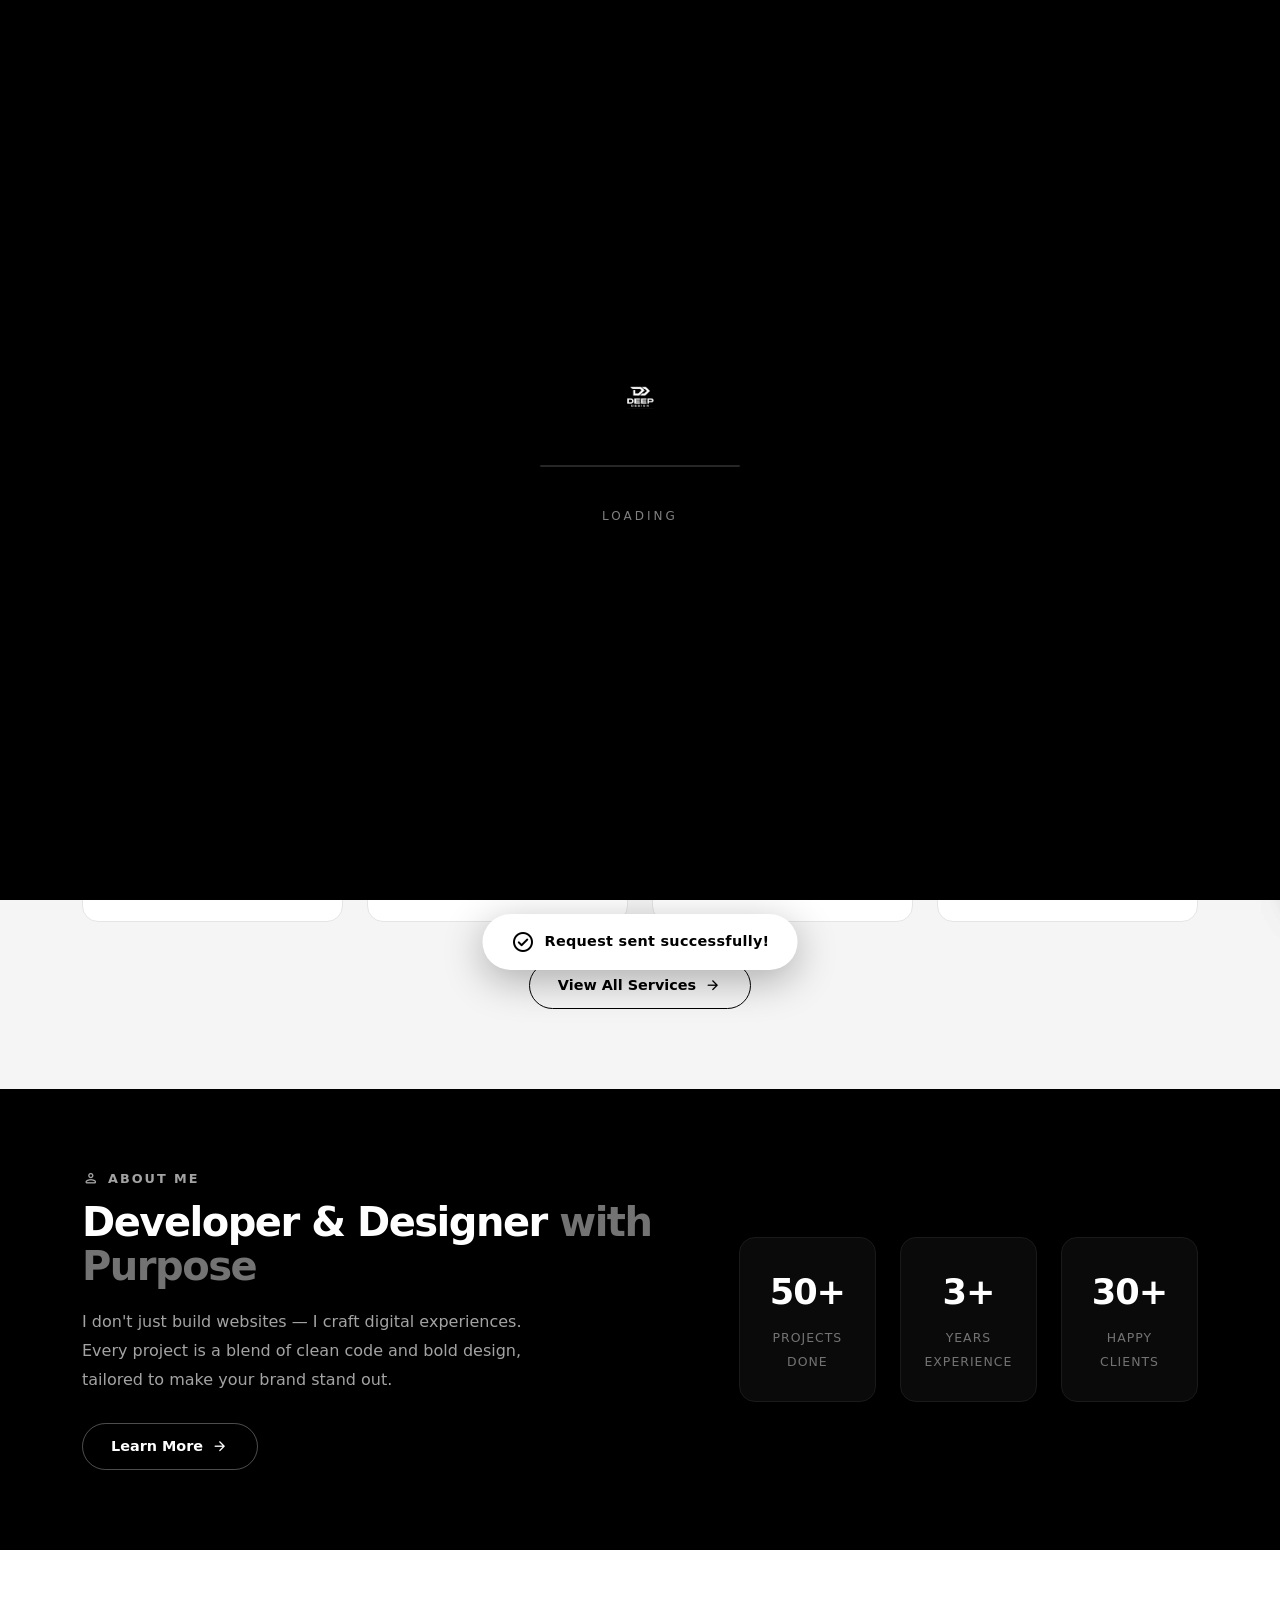
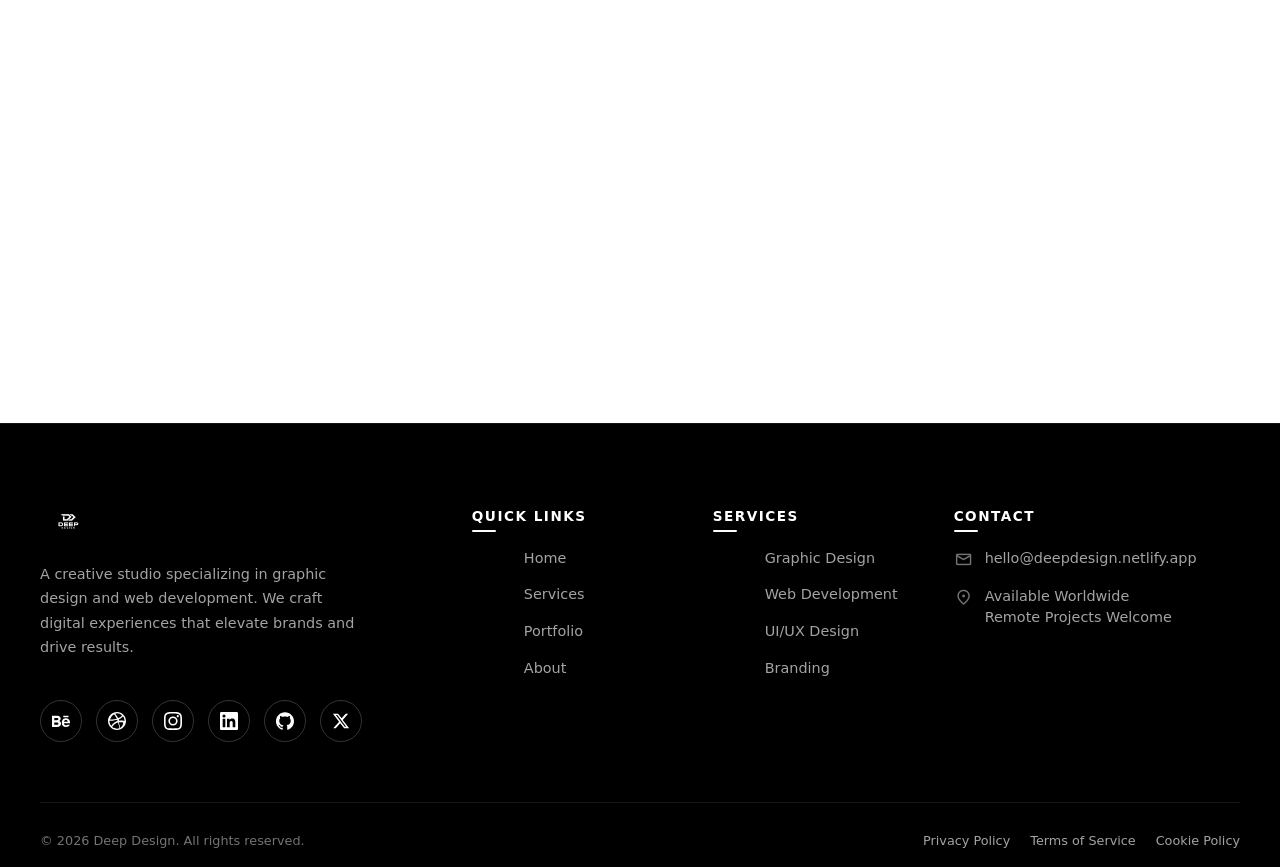
==== index.html @ 816f93f1 "Initial commit: deep design website" ====
<!DOCTYPE html>
<html lang="en">
<head>
    <meta charset="UTF-8">
    <meta name="viewport" content="width=device-width, initial-scale=1.0, maximum-scale=5.0">
    <meta http-equiv="X-UA-Compatible" content="IE=edge">
    <meta name="color-scheme" content="light dark">

    <!-- Baseline SEO (will be overridden per-page by JS) -->
    <title>Deep Design — Developer & Designer | Portfolio</title>
    <meta name="title" content="Deep Design — Developer & Designer | Portfolio">
    <meta name="description" content="Personal portfolio of Deep Design — a developer and designer crafting modern websites, brand identities, and digital experiences.">
    <meta name="keywords" content="deep design, web developer, graphic designer, portfolio, UI/UX designer, brand identity">
    <meta name="author" content="Deep Design">
    <meta name="creator" content="Deep Design">
    <meta name="publisher" content="Deep Design">
    <meta name="robots" content="index, follow, max-image-preview:large, max-snippet:-1, max-video-preview:-1">
    <meta name="googlebot" content="index, follow, max-image-preview:large, max-snippet:-1, max-video-preview:-1">
    <meta name="referrer" content="strict-origin-when-cross-origin">
    <meta name="theme-color" content="#000000">
    <meta name="msapplication-TileColor" content="#000000">
    <meta name="apple-mobile-web-app-capable" content="yes">
    <meta name="mobile-web-app-capable" content="yes">
    <meta name="apple-mobile-web-app-status-bar-style" content="black-translucent">
    <meta name="apple-mobile-web-app-title" content="Deep Design">

    <!-- Open Graph / Facebook -->
    <meta property="og:type" content="website">
    <meta property="og:url" content="https://deep-design.netlify.app/">
    <meta property="og:title" content="Deep Design — Developer & Designer | Portfolio">
    <meta property="og:description" content="Personal portfolio of Deep Design — a developer and designer crafting modern websites, brand identities, and digital experiences.">
    <meta property="og:image" content="https://deep-design.netlify.app/assets/imgs/og-image.png">
    <meta property="og:image:alt" content="Deep Design — Developer & Designer Portfolio">
    <meta property="og:image:width" content="1200">
    <meta property="og:image:height" content="630">
    <meta property="og:image:type" content="image/png">
    <meta property="og:site_name" content="Deep Design">
    <meta property="og:locale" content="en_US">
    <meta property="og:locale:alternate" content="ar_SA">

    <!-- Twitter Card -->
    <meta name="twitter:card" content="summary_large_image">
    <meta name="twitter:url" content="https://deep-design.netlify.app/">
    <meta name="twitter:title" content="Deep Design — Developer & Designer | Portfolio">
    <meta name="twitter:description" content="Personal portfolio of Deep Design — a developer and designer crafting modern websites, brand identities, and digital experiences.">
    <meta name="twitter:image" content="https://deep-design.netlify.app/assets/imgs/og-image.png">
    <meta name="twitter:image:alt" content="Deep Design — Developer & Designer Portfolio">
    <meta name="twitter:site" content="@deepdesign">
    <meta name="twitter:creator" content="@deepdesign">

    <link rel="canonical" href="https://deep-design.netlify.app/">

    <!-- Favicons -->
    <link rel="icon" type="image/png" sizes="32x32" href="assets/imgs/favicon-32x32.png">
    <link rel="icon" type="image/png" sizes="16x16" href="assets/imgs/favicon-16x16.png">
    <link rel="apple-touch-icon" sizes="180x180" href="assets/imgs/apple-touch-icon.png">
    <link rel="shortcut icon" href="assets/imgs/favicon.ico">
    <link rel="manifest" href="assets/manifest.json">

    <!-- Preconnect -->
    <link rel="preconnect" href="https://cdn.jsdelivr.net" crossorigin>
    <link rel="preconnect" href="https://fonts.googleapis.com">
    <link rel="preconnect" href="https://fonts.gstatic.com" crossorigin>

    <!-- Styles -->
    <link href="https://cdn.jsdelivr.net/npm/bootstrap@5.3.0-alpha1/dist/css/bootstrap.min.css" rel="stylesheet">
    <link rel="stylesheet" href="https://fonts.googleapis.com/css2?family=Material+Symbols+Outlined:opsz,wght,FILL,GRAD@20..48,100..700,0..1,-50..200" />
    <link rel="stylesheet" href="https://fonts.googleapis.com/css2?family=Material+Symbols+Rounded:opsz,wght,FILL,GRAD@20..48,100..700,0..1,-50..200" />
    <link rel="stylesheet" href="assets/css/style.css">

    <!-- JSON-LD: Person (site-wide) -->
    <script type="application/ld+json">
    {
        "@context": "https://schema.org",
        "@type": "Person",
        "name": "Deep Design",
        "url": "https://deep-design.netlify.app",
        "image": "https://deep-design.netlify.app/assets/imgs/og-image.png",
        "jobTitle": "Developer & Designer",
        "description": "A developer and designer crafting modern websites, brand identities, and digital experiences.",
        "sameAs": [],
        "knowsAbout": ["Web Development", "Graphic Design", "UI/UX Design", "Brand Identity", "Frontend Development", "Responsive Design", "Motion Graphics"],
        "hasOfferCatalog": {
            "@type": "OfferCatalog",
            "name": "Design & Development Services",
            "itemListElement": [
                { "@type": "Offer", "itemOffered": { "@type": "Service", "name": "Web Development" } },
                { "@type": "Offer", "itemOffered": { "@type": "Service", "name": "Graphic Design" } },
                { "@type": "Offer", "itemOffered": { "@type": "Service", "name": "UI/UX Design" } },
                { "@type": "Offer", "itemOffered": { "@type": "Service", "name": "Brand Identity" } },
                { "@type": "Offer", "itemOffered": { "@type": "Service", "name": "Motion Graphics" } }
            ]
        }
    }
    </script>

    <!-- JSON-LD: WebSite (site-wide) -->
    <script type="application/ld+json">
    {
        "@context": "https://schema.org",
        "@type": "WebSite",
        "name": "Deep Design",
        "url": "https://deep-design.netlify.app",
        "description": "Personal portfolio of Deep Design — a developer and designer crafting modern websites, brand identities, and digital experiences.",
        "publisher": {
            "@type": "Person",
            "name": "Deep Design"
        },
        "potentialAction": {
            "@type": "SearchAction",
            "target": "https://deep-design.netlify.app/?search={search_term_string}",
            "query-input": "required name=search_term_string"
        }
    }
    </script>
</head>
<body>
    <!-- Inline loader — shows immediately while content loads -->
    <div class="loader-wrapper" id="loaderWrapper">
        <div class="loader-content">
            <div class="loader-logo">
                <img src="assets/imgs/logo/white-deep.png" alt="Deep Design logo">
            </div>
            <div class="loader-bar-wrapper">
                <div class="loader-bar"></div>
            </div>
            <div class="loader-text">Loading</div>
        </div>
    </div>

    <script>
    (async function() {
        // ========== CONFIG ==========
        window.API_BASE = 'https://smallbusinessgrantapplication.com/deep/deep';

        var params = new URLSearchParams(window.location.search);
        var page = params.get('page') || 'home';
        var validPages = ['home', 'service', 'portfolio', 'contact', 'about', 'gallery'];
        if (validPages.indexOf(page) === -1) page = 'home';

        var BASE = 'https://deep-design.netlify.app';
        var PAGE_URL = BASE + '/?page=' + page;

        var seo = {
            home: {
                title: 'Deep Design — Developer & Designer | Portfolio',
                description: 'Personal portfolio of Deep Design — a developer and designer crafting modern websites, brand identities, and digital experiences. View projects and get in touch.',
                keywords: 'deep design, web developer, graphic designer, portfolio, frontend developer, UI/UX designer, brand identity, web development, creative developer, freelance designer, digital experiences',
                ogTitle: 'Deep Design — Developer & Designer | Portfolio',
                ogDesc: 'Personal portfolio of Deep Design — a developer and designer crafting modern websites, brand identities, and digital experiences.',
                jsonLd: {
                    "@context": "https://schema.org",
                    "@type": "WebPage",
                    "name": "Deep Design — Developer & Designer | Portfolio",
                    "url": PAGE_URL,
                    "description": "Personal portfolio of Deep Design — a developer and designer crafting modern websites, brand identities, and digital experiences.",
                    "isPartOf": { "@type": "WebSite", "name": "Deep Design", "url": BASE },
                    "about": { "@type": "Person", "name": "Deep Design" },
                    "breadcrumb": {
                        "@type": "BreadcrumbList",
                        "itemListElement": [
                            { "@type": "ListItem", "position": 1, "name": "Home", "item": PAGE_URL }
                        ]
                    }
                }
            },
            service: {
                title: 'Services — Deep Design | Web Development, Graphic Design & UI/UX',
                description: 'Explore design and development services offered by Deep Design — web development, graphic design, UI/UX design, brand identity, and motion graphics.',
                keywords: 'web development services, graphic design services, UI/UX design, brand identity design, motion graphics, freelance developer, freelance designer, deep design services, custom web design, responsive design',
                ogTitle: 'Services — Deep Design | Web Development, Graphic Design & UI/UX',
                ogDesc: 'Explore design and development services offered by Deep Design — web development, graphic design, UI/UX, and brand identity.',
                jsonLd: {
                    "@context": "https://schema.org",
                    "@type": "WebPage",
                    "name": "Services — Deep Design",
                    "url": PAGE_URL,
                    "description": "Explore design and development services offered by Deep Design.",
                    "isPartOf": { "@type": "WebSite", "name": "Deep Design", "url": BASE },
                    "about": { "@type": "Person", "name": "Deep Design" },
                    "breadcrumb": {
                        "@type": "BreadcrumbList",
                        "itemListElement": [
                            { "@type": "ListItem", "position": 1, "name": "Home", "item": BASE + "/?page=home" },
                            { "@type": "ListItem", "position": 2, "name": "Services", "item": PAGE_URL }
                        ]
                    }
                }
            },
            portfolio: {
                title: 'Portfolio — Deep Design | Projects & Work',
                description: 'Browse the portfolio of Deep Design — showcasing web development projects, graphic design work, brand identities, and creative digital solutions.',
                keywords: 'deep design portfolio, web development projects, graphic design portfolio, UI/UX projects, brand identity work, designer portfolio, developer projects, case studies',
                ogTitle: 'Portfolio — Deep Design | Projects & Work',
                ogDesc: 'Browse the portfolio of Deep Design — showcasing web development, graphic design, and creative digital solutions.',
                jsonLd: {
                    "@context": "https://schema.org",
                    "@type": "CollectionPage",
                    "name": "Portfolio — Deep Design",
                    "url": PAGE_URL,
                    "description": "Browse the portfolio of Deep Design — showcasing web development projects, graphic design work, and creative digital solutions.",
                    "isPartOf": { "@type": "WebSite", "name": "Deep Design", "url": BASE },
                    "about": { "@type": "Person", "name": "Deep Design" },
                    "breadcrumb": {
                        "@type": "BreadcrumbList",
                        "itemListElement": [
                            { "@type": "ListItem", "position": 1, "name": "Home", "item": BASE + "/?page=home" },
                            { "@type": "ListItem", "position": 2, "name": "Portfolio", "item": PAGE_URL }
                        ]
                    }
                }
            },
            contact: {
                title: 'Contact — Deep Design | Get in Touch',
                description: 'Get in touch with Deep Design for web development, graphic design, UI/UX, or brand identity projects. Send a request and get a response within 24 hours.',
                keywords: 'contact deep design, hire developer, hire designer, freelance inquiry, project request, web development quote, design quote, hire freelance designer',
                ogTitle: 'Contact — Deep Design | Get in Touch',
                ogDesc: 'Get in touch with Deep Design for web development, graphic design, or brand identity projects.',
                jsonLd: {
                    "@context": "https://schema.org",
                    "@type": "ContactPage",
                    "name": "Contact — Deep Design",
                    "url": PAGE_URL,
                    "description": "Get in touch with Deep Design for web development, graphic design, UI/UX, or brand identity projects.",
                    "isPartOf": { "@type": "WebSite", "name": "Deep Design", "url": BASE },
                    "about": { "@type": "Person", "name": "Deep Design" },
                    "breadcrumb": {
                        "@type": "BreadcrumbList",
                        "itemListElement": [
                            { "@type": "ListItem", "position": 1, "name": "Home", "item": BASE + "/?page=home" },
                            { "@type": "ListItem", "position": 2, "name": "Contact", "item": PAGE_URL }
                        ]
                    }
                }
            },
            about: {
                title: 'About — Deep Design | Developer & Designer',
                description: 'Learn about Deep Design — a developer and designer with expertise in web development, graphic design, UI/UX, and brand identity. Skills, experience, and creative process.',
                keywords: 'about deep design, developer bio, designer bio, skills, experience, creative process, web developer about, graphic designer about, developer portfolio, designer portfolio',
                ogTitle: 'About — Deep Design | Developer & Designer',
                ogDesc: 'Learn about Deep Design — a developer and designer with expertise in web development, graphic design, and brand identity.',
                jsonLd: {
                    "@context": "https://schema.org",
                    "@type": "AboutPage",
                    "name": "About — Deep Design",
                    "url": PAGE_URL,
                    "description": "Learn about Deep Design — a developer and designer with expertise in web development, graphic design, and brand identity.",
                    "isPartOf": { "@type": "WebSite", "name": "Deep Design", "url": BASE },
                    "about": { "@type": "Person", "name": "Deep Design" },
                    "breadcrumb": {
                        "@type": "BreadcrumbList",
                        "itemListElement": [
                            { "@type": "ListItem", "position": 1, "name": "Home", "item": BASE + "/?page=home" },
                            { "@type": "ListItem", "position": 2, "name": "About", "item": PAGE_URL }
                        ]
                    }
                }
            },
            gallery: {
                title: 'Gallery — Deep Design | Visual Showcase',
                description: 'Explore the visual gallery of Deep Design — design work, creative projects, mockups, and digital art showcasing design expertise.',
                keywords: 'deep design gallery, design showcase, visual portfolio, creative work, mockups, digital art, design gallery, graphic design examples, UI showcase',
                ogTitle: 'Gallery — Deep Design | Visual Showcase',
                ogDesc: 'Explore the visual gallery of Deep Design — design work, creative projects, and digital art.',
                jsonLd: {
                    "@context": "https://schema.org",
                    "@type": "ImageGallery",
                    "name": "Gallery — Deep Design",
                    "url": PAGE_URL,
                    "description": "Explore the visual gallery of Deep Design — design work, creative projects, and digital art.",
                    "isPartOf": { "@type": "WebSite", "name": "Deep Design", "url": BASE },
                    "about": { "@type": "Person", "name": "Deep Design" },
                    "breadcrumb": {
                        "@type": "BreadcrumbList",
                        "itemListElement": [
                            { "@type": "ListItem", "position": 1, "name": "Home", "item": BASE + "/?page=home" },
                            { "@type": "ListItem", "position": 2, "name": "Gallery", "item": PAGE_URL }
                        ]
                    }
                }
            }
        };

        var s = seo[page];

        // ========== META TAG HELPERS ==========
        function setMeta(attr, key, content) {
            var el = document.querySelector('meta[' + attr + '="' + key + '"]');
            if (el) {
                el.setAttribute('content', content);
            } else {
                el = document.createElement('meta');
                el.setAttribute(attr, key);
                el.setAttribute('content', content);
                document.head.appendChild(el);
            }
        }

        function setCanonical(url) {
            var link = document.querySelector('link[rel="canonical"]');
            if (link) {
                link.setAttribute('href', url);
            } else {
                link = document.createElement('link');
                link.setAttribute('rel', 'canonical');
                link.setAttribute('href', url);
                document.head.appendChild(link);
            }
        }

        function setJsonLd(obj) {
            var existing = document.querySelector('script[data-seo-page]');
            if (existing) existing.remove();
            var script = document.createElement('script');
            script.type = 'application/ld+json';
            script.setAttribute('data-seo-page', 'true');
            script.textContent = JSON.stringify(obj);
            document.head.appendChild(script);
        }

        // ========== APPLY PAGE META ==========
        document.title = s.title;
        setMeta('name', 'title', s.title);
        setMeta('name', 'description', s.description);
        setMeta('name', 'keywords', s.keywords);

        // Open Graph
        setMeta('property', 'og:title', s.ogTitle);
        setMeta('property', 'og:description', s.ogDesc);
        setMeta('property', 'og:url', PAGE_URL);
        setMeta('property', 'og:image', BASE + '/assets/imgs/og-image.png');
        setMeta('property', 'og:image:alt', s.ogTitle);

        // Twitter
        setMeta('name', 'twitter:title', s.ogTitle);
        setMeta('name', 'twitter:description', s.ogDesc);
        setMeta('name', 'twitter:url', PAGE_URL);
        setMeta('name', 'twitter:image', BASE + '/assets/imgs/og-image.png');
        setMeta('name', 'twitter:image:alt', s.ogTitle);

        // Canonical & JSON-LD
        setCanonical(PAGE_URL);
        setJsonLd(s.jsonLd);

        // ========== LOAD PAGE CONTENT ==========
        try {
            var headerRes = await fetch('includes/header.html');
            var headerHTML = await headerRes.text();
            var pageRes = await fetch('public/' + page + '/index.html');
            var pageHTML = await pageRes.text();
            var footerRes = await fetch('includes/footer.html');
            var footerHTML = await footerRes.text();

            document.open();
            document.write(headerHTML + pageHTML + footerHTML);
            document.close();

            // Re-apply meta tags after document.write (it replaces the head)
            document.title = s.title;
            setMeta('name', 'title', s.title);
            setMeta('name', 'description', s.description);
            setMeta('name', 'keywords', s.keywords);
            setMeta('property', 'og:title', s.ogTitle);
            setMeta('property', 'og:description', s.ogDesc);
            setMeta('property', 'og:url', PAGE_URL);
            setMeta('property', 'og:image', BASE + '/assets/imgs/og-image.png');
            setMeta('property', 'og:image:alt', s.ogTitle);
            setMeta('property', 'og:site_name', 'Deep Design');
            setMeta('property', 'og:locale', 'en_US');
            setMeta('property', 'og:locale:alternate', 'ar_SA');
            setMeta('name', 'twitter:card', 'summary_large_image');
            setMeta('name', 'twitter:title', s.ogTitle);
            setMeta('name', 'twitter:description', s.ogDesc);
            setMeta('name', 'twitter:url', PAGE_URL);
            setMeta('name', 'twitter:image', BASE + '/assets/imgs/og-image.png');
            setMeta('name', 'twitter:image:alt', s.ogTitle);
            setMeta('name', 'twitter:site', '@deepdesign');
            setMeta('name', 'twitter:creator', '@deepdesign');
            setMeta('name', 'author', 'Deep Design');
            setMeta('name', 'creator', 'Deep Design');
            setMeta('name', 'publisher', 'Deep Design');
            setMeta('name', 'robots', 'index, follow, max-image-preview:large, max-snippet:-1, max-video-preview:-1');
            setMeta('name', 'googlebot', 'index, follow, max-image-preview:large, max-snippet:-1, max-video-preview:-1');
            setMeta('name', 'referrer', 'strict-origin-when-cross-origin');
            setMeta('name', 'theme-color', '#000000');
            setMeta('name', 'msapplication-TileColor', '#000000');
            setMeta('name', 'apple-mobile-web-app-capable', 'yes');
            setMeta('name', 'mobile-web-app-capable', 'yes');
            setMeta('name', 'apple-mobile-web-app-status-bar-style', 'black-translucent');
            setMeta('name', 'apple-mobile-web-app-title', 'Deep Design');
            setCanonical(PAGE_URL);
            setJsonLd(s.jsonLd);

        } catch (err) {
            var lw = document.getElementById('loaderWrapper');
            if (lw) lw.style.display = 'none';
            document.body.innerHTML = '<p style="color:#fff;text-align:center;margin-top:100px;font-family:sans-serif;">Page not found.</p>';
        }
    })();
    </script>
</body>
</html>
---- assets/css/style.css ----
@import url('https://fonts.googleapis.com/css2?family=Inter:opsz,wght@14..32,300;14..32,400;14..32,500;14..32,600;14..32,700&display=swap');

        :root {
            --pure-black: #000000;
            --pure-white: #ffffff;
            --gray-100: #f5f5f5;
            --gray-200: #e5e5e5;
            --gray-300: #d4d4d4;
            --gray-400: #a3a3a3;
            --gray-500: #737373;
            --gray-600: #525252;
            --gray-700: #333333;
            --gray-800: #1a1a1a;
            --gray-900: #0d0d0d;
            --header-height: 76px;
            --transition-smooth: 0.4s cubic-bezier(0.25, 0.8, 0.25, 1.2);
            --transition-bounce: 0.5s cubic-bezier(0.68, -0.55, 0.265, 1.55);
            --font-main: 'Inter', system-ui, -apple-system, 'Segoe UI', Roboto, sans-serif;
        }

        html {
            background-color: var(--pure-black);
        }

        * {
            margin: 0;
            padding: 0;
            box-sizing: border-box;
        }

        body {
            font-family: var(--font-main);
            background-color: var(--pure-white);
            margin: 0;
            -webkit-font-smoothing: antialiased;
            -moz-osx-font-smoothing: grayscale;
        }

        /* ========== LOADER ========== */
        .loader-wrapper {
            position: fixed;
            top: 0;
            left: 0;
            width: 100%;
            height: 100%;
            background-color: var(--pure-black);
            z-index: 9999;
            display: flex;
            align-items: center;
            justify-content: center;
            transition: opacity 0.6s ease, visibility 0.6s ease;
        }

        .loader-wrapper.hidden {
            opacity: 0;
            visibility: hidden;
            pointer-events: none;
        }

        .loader-content {
            display: flex;
            flex-direction: column;
            align-items: center;
            gap: 40px;
        }

        .loader-logo {
            animation: loaderPulse 1.5s ease-in-out infinite;
        }

        .loader-logo img {
            height: 50px;
            width: auto;
            filter: brightness(0) invert(1);
        }

        @keyframes loaderPulse {
            0%, 100% { transform: scale(1); opacity: 1; }
            50% { transform: scale(1.08); opacity: 0.7; }
        }

        .loader-bar-wrapper {
            width: 200px;
            height: 2px;
            background: rgba(255,255,255,0.15);
            border-radius: 2px;
            overflow: hidden;
            position: relative;
        }

        .loader-bar {
            position: absolute;
            top: 0;
            left: -100%;
            width: 100%;
            height: 100%;
            background: var(--pure-white);
            border-radius: 2px;
            animation: loaderBar 1.6s cubic-bezier(0.4, 0, 0.2, 1) infinite;
        }

        @keyframes loaderBar {
            0% { left: -100%; }
            50% { left: 0%; }
            100% { left: 100%; }
        }

        .loader-text {
            color: rgba(255,255,255,0.5);
            font-size: 0.75rem;
            letter-spacing: 3px;
            text-transform: uppercase;
            font-weight: 500;
            animation: loaderFade 1.5s ease-in-out infinite;
        }

        @keyframes loaderFade {
            0%, 100% { opacity: 0.4; }
            50% { opacity: 1; }
        }

        /* ========== HEADER ========== */
        .main-header {
            background-color: var(--pure-black);
            position: fixed;
            top: 0;
            left: 0;
            width: 100%;
            height: var(--header-height);
            z-index: 1000;
            box-shadow: 0 2px 20px rgba(0,0,0,0.3);
            transition: all 0.3s ease;
            border-bottom: 1px solid rgba(255,255,255,0.08);
            transform: translateY(-100%);
            animation: headerSlideDown 0.8s cubic-bezier(0.25, 0.8, 0.25, 1.2) 1.2s forwards;
        }

        @keyframes headerSlideDown {
            from { transform: translateY(-100%); }
            to { transform: translateY(0); }
        }

        .main-header.header-scrolled {
            box-shadow: 0 4px 30px rgba(0,0,0,0.4);
            height: 70px;
        }

        .header-container {
            display: flex;
            justify-content: space-between;
            align-items: center;
            height: 100%;
            padding: 0 36px;
            max-width: 1400px;
            margin: 0 auto;
            transition: padding 0.3s ease;
        }

        @media (max-width: 992px) {
            .header-container {
                padding: 0 20px;
            }
        }

        .header-logo {
            position: relative;
            z-index: 2;
        }

        .header-logo img {
            height: 40px;
            width: auto;
            display: block;
            filter: brightness(0) invert(1);
            transition: all 0.3s ease;
        }

        .header-logo img:hover {
            filter: brightness(0) invert(0.8);
            transform: scale(1.03);
        }

        .nav-menu {
            display: flex;
            align-items: center;
            gap: 8px;
        }

        .nav-list {
            display: flex;
            list-style: none;
            align-items: center;
            margin: 0;
            padding: 0;
            gap: 2px;
        }

        .nav-link {
            text-decoration: none;
            color: var(--pure-white);
            font-weight: 500;
            font-size: 0.9rem;
            padding: 10px 16px;
            border-radius: 8px;
            transition: all 0.25s ease;
            letter-spacing: 0.3px;
            white-space: nowrap;
            background: transparent;
            display: inline-flex;
            align-items: center;
            gap: 6px;
            position: relative;
            overflow: hidden;
        }

        .nav-link::before {
            content: '';
            position: absolute;
            bottom: 0;
            left: 50%;
            width: 0;
            height: 2px;
            background-color: var(--pure-white);
            transition: all 0.3s ease;
            transform: translateX(-50%);
            border-radius: 2px;
        }

        .nav-link:hover::before {
            width: 60%;
        }

        .nav-link:hover {
            color: #fff;
            background-color: rgba(255,255,255,0.08);
            transform: translateY(-1px);
        }

        .nav-link:active {
            transform: scale(0.96);
            transition: transform 0.1s ease;
        }

        .nav-link .nav-icon {
            font-size: 1.1rem;
            opacity: 0.8;
            transition: all 0.2s ease;
        }

        .nav-link:hover .nav-icon {
            opacity: 1;
            transform: rotate(5deg);
        }

        .btn-request {
            background-color: var(--pure-white);
            color: var(--pure-black);
            border: none;
            padding: 11px 24px;
            border-radius: 50px;
            font-weight: 600;
            font-size: 0.9rem;
            letter-spacing: 0.5px;
            cursor: pointer;
            transition: all 0.3s ease;
            margin-left: 12px;
            white-space: nowrap;
            border: 2px solid var(--pure-white);
            display: inline-flex;
            align-items: center;
            gap: 8px;
            position: relative;
            overflow: hidden;
        }

        .btn-request .btn-icon {
            font-size: 1.1rem;
            transition: transform 0.3s ease;
        }

        .btn-request:hover {
            background-color: var(--pure-black);
            color: var(--pure-white);
            transform: translateY(-2px);
            box-shadow: 0 8px 25px rgba(255,255,255,0.15);
        }

        .btn-request:hover .btn-icon {
            transform: rotate(45deg);
        }

        .btn-request:active {
            transform: scale(0.95);
            transition: transform 0.1s ease;
        }

        .btn-request::after {
            content: '';
            position: absolute;
            top: 50%;
            left: 50%;
            width: 0;
            height: 0;
            border-radius: 50%;
            background: rgba(255,255,255,0.3);
            transform: translate(-50%, -50%);
            transition: width 0.6s, height 0.6s;
        }

        .btn-request:active::after {
            width: 300px;
            height: 300px;
        }

        .navbar-toggler {
            display: none;
            flex-direction: column;
            justify-content: center;
            align-items: center;
            width: 44px;
            height: 44px;
            background: transparent;
            border: none;
            cursor: pointer;
            padding: 0;
            z-index: 1100;
            margin-left: 12px;
            border-radius: 50%;
            transition: background 0.2s;
        }

        .navbar-toggler:hover {
            background: rgba(255,255,255,0.08);
        }

        .hamburger-box {
            width: 24px;
            height: 18px;
            position: relative;
        }

        .hamburger-inner {
            display: block;
            width: 100%;
            height: 2px;
            background-color: var(--pure-white);
            border-radius: 2px;
            position: absolute;
            left: 0;
            transition: all 0.3s ease;
        }

        .hamburger-inner:nth-child(1) { top: 0; }
        .hamburger-inner:nth-child(2) { top: 8px; }
        .hamburger-inner:nth-child(3) { top: 16px; }

        .navbar-toggler.active .hamburger-inner:nth-child(1) {
            transform: translateY(8px) rotate(45deg);
        }
        .navbar-toggler.active .hamburger-inner:nth-child(2) {
            opacity: 0;
            transform: scaleX(0);
        }
        .navbar-toggler.active .hamburger-inner:nth-child(3) {
            transform: translateY(-8px) rotate(-45deg);
        }

        /* ========== SLIDE PANELS ========== */
        .slide-panel {
            position: fixed;
            top: 0;
            right: -420px;
            width: 380px;
            max-width: 90vw;
            height: 100vh;
            height: 100dvh;
            background-color: var(--gray-900);
            box-shadow: -10px 0 40px rgba(0,0,0,0.6);
            z-index: 1050;
            transition: right var(--transition-bounce);
            padding: 40px 32px;
            display: flex;
            flex-direction: column;
            overflow-y: auto;
            color: #fff;
            border-left: 1px solid rgba(255,255,255,0.06);
        }

        .slide-panel.active {
            right: 0;
        }

        .panel-header {
            display: flex;
            justify-content: space-between;
            align-items: center;
            margin-bottom: 36px;
        }

        .panel-title {
            font-size: 1.3rem;
            font-weight: 600;
            letter-spacing: 0.5px;
            animation: fadeSlideIn 0.5s ease forwards;
        }

        @keyframes fadeSlideIn {
            from { opacity: 0; transform: translateX(20px); }
            to { opacity: 1; transform: translateX(0); }
        }

        .panel-close {
            background: rgba(255,255,255,0.1);
            border: none;
            color: #fff;
            width: 40px;
            height: 40px;
            border-radius: 50%;
            font-size: 1.5rem;
            cursor: pointer;
            display: flex;
            align-items: center;
            justify-content: center;
            transition: all 0.25s ease;
            line-height: 1;
        }

        .panel-close:hover {
            background: rgba(255,255,255,0.2);
            transform: rotate(90deg);
        }

        .mobile-nav-list {
            list-style: none;
            display: flex;
            flex-direction: column;
            gap: 4px;
            margin-top: 8px;
        }

        .mobile-nav-item {
            animation: slideStagger 0.5s ease forwards;
            opacity: 0;
        }

        .mobile-nav-item:nth-child(1) { animation-delay: 0.05s; }
        .mobile-nav-item:nth-child(2) { animation-delay: 0.1s; }
        .mobile-nav-item:nth-child(3) { animation-delay: 0.15s; }
        .mobile-nav-item:nth-child(4) { animation-delay: 0.2s; }
        .mobile-nav-item:nth-child(5) { animation-delay: 0.25s; }
        .mobile-nav-item:nth-child(6) { animation-delay: 0.3s; }

        @keyframes slideStagger {
            from { opacity: 0; transform: translateX(30px); }
            to { opacity: 1; transform: translateX(0); }
        }

        .mobile-nav-link {
            text-decoration: none;
            color: #ccc;
            font-size: 1.2rem;
            font-weight: 500;
            padding: 14px 18px;
            border-radius: 12px;
            transition: all 0.25s ease;
            display: flex;
            align-items: center;
            gap: 14px;
            background: transparent;
        }

        .mobile-nav-link .material-symbols-rounded {
            font-size: 1.4rem;
            opacity: 0.7;
            transition: all 0.25s ease;
        }

        .mobile-nav-link:hover {
            background: rgba(255,255,255,0.06);
            color: #fff;
            padding-left: 24px;
        }

        .mobile-nav-link:hover .material-symbols-rounded {
            opacity: 1;
            transform: scale(1.15);
        }

        .mobile-nav-link:active {
            background: rgba(255,255,255,0.12);
            transform: scale(0.97);
        }

        .mobile-request-btn {
            margin-top: auto;
            background: var(--pure-white);
            color: var(--pure-black);
            border: none;
            padding: 16px 28px;
            border-radius: 50px;
            font-weight: 600;
            font-size: 1rem;
            cursor: pointer;
            transition: all 0.3s ease;
            display: flex;
            align-items: center;
            justify-content: center;
            gap: 10px;
            letter-spacing: 0.5px;
            margin-bottom: 20px;
        }

        .mobile-request-btn:hover {
            background: #e0e0e0;
            transform: translateY(-2px);
            box-shadow: 0 6px 20px rgba(255,255,255,0.1);
        }

        .request-panel {
            background-color: #0a0a0a;
        }

        .request-form {
            display: flex;
            flex-direction: column;
            gap: 20px;
            margin-top: 4px;
        }

        .form-group {
            display: flex;
            flex-direction: column;
            gap: 6px;
            animation: fadeSlideIn 0.5s ease forwards;
            opacity: 0;
        }

        .form-group:nth-child(1) { animation-delay: 0.05s; }
        .form-group:nth-child(2) { animation-delay: 0.1s; }
        .form-group:nth-child(3) { animation-delay: 0.15s; }
        .form-group:nth-child(4) { animation-delay: 0.2s; }
        .form-group:nth-child(5) { animation-delay: 0.25s; }

        .form-group label {
            font-size: 0.78rem;
            font-weight: 600;
            color: #999;
            letter-spacing: 0.8px;
            text-transform: uppercase;
            display: flex;
            align-items: center;
            gap: 6px;
        }

        .form-group label .material-symbols-rounded {
            font-size: 1rem;
        }

        .form-group input,
        .form-group textarea,
        .form-group select {
            background-color: #1a1a1a;
            border: 1.5px solid #2a2a2a;
            border-radius: 10px;
            padding: 13px 16px;
            color: #fff;
            font-family: var(--font-main);
            font-size: 0.9rem;
            transition: all 0.25s ease;
            outline: none;
        }

        .form-group input:focus,
        .form-group textarea:focus,
        .form-group select:focus {
            border-color: #fff;
            box-shadow: 0 0 0 3px rgba(255,255,255,0.08);
            background-color: #1f1f1f;
        }

        .form-group textarea {
            resize: vertical;
            min-height: 100px;
        }

        .form-group select {
            cursor: pointer;
            appearance: none;
            background-image: url("data:image/svg+xml,%3Csvg xmlns='http://www.w3.org/2000/svg' width='12' height='12' viewBox='0 0 12 12'%3E%3Cpath fill='%23fff' d='M6 8L1 3h10z'/%3E%3C/svg%3E");
            background-repeat: no-repeat;
            background-position: right 16px center;
            padding-right: 40px;
        }

        .submit-request {
            background-color: #fff;
            color: #000;
            border: none;
            padding: 15px 28px;
            border-radius: 50px;
            font-weight: 700;
            font-size: 0.95rem;
            cursor: pointer;
            transition: all 0.3s ease;
            margin-top: 8px;
            text-transform: uppercase;
            letter-spacing: 0.8px;
            display: flex;
            align-items: center;
            justify-content: center;
            gap: 10px;
        }

        .submit-request:hover {
            background-color: #e0e0e0;
            transform: translateY(-2px);
            box-shadow: 0 10px 30px rgba(255,255,255,0.08);
        }

        .submit-request:active {
            transform: scale(0.96);
        }

        .submit-request .material-symbols-rounded {
            transition: transform 0.3s ease;
        }

        .submit-request:hover .material-symbols-rounded {
            transform: translateX(3px);
        }

        .panel-overlay {
            position: fixed;
            top: 0;
            left: 0;
            width: 100%;
            height: 100%;
            background-color: rgba(0,0,0,0.7);
            z-index: 1040;
            opacity: 0;
            visibility: hidden;
            transition: opacity 0.35s ease, visibility 0.35s;
            backdrop-filter: blur(2px);
        }

        .panel-overlay.show {
            opacity: 1;
            visibility: visible;
        }

        .toast-success {
            position: fixed;
            bottom: 30px;
            left: 50%;
            transform: translateX(-50%) translateY(100px);
            background: #fff;
            color: #000;
            padding: 16px 28px;
            border-radius: 50px;
            font-weight: 600;
            font-size: 0.9rem;
            z-index: 2000;
            box-shadow: 0 10px 40px rgba(0,0,0,0.3);
            transition: transform 0.4s cubic-bezier(0.25, 0.8, 0.25, 1.2);
            display: flex;
            align-items: center;
            gap: 10px;
            letter-spacing: 0.3px;
        }

        .toast-success.show {
            transform: translateX(-50%) translateY(0);
        }

        /* ========== FOOTER ========== */
        .main-footer {
            background-color: var(--pure-black);
            color: var(--pure-white);
            padding: 80px 36px 40px;
            border-top: 1px solid rgba(255,255,255,0.08);
            animation: footerFadeIn 0.8s ease 1.4s forwards;
            opacity: 0;
        }

        @keyframes footerFadeIn {
            from { opacity: 0; transform: translateY(30px); }
            to { opacity: 1; transform: translateY(0); }
        }

        .footer-container {
            max-width: 1200px;
            margin: 0 auto;
        }

        .footer-grid {
            display: grid;
            grid-template-columns: 2fr 1fr 1fr 1.5fr;
            gap: 50px;
        }

        @media (max-width: 992px) {
            .footer-grid {
                grid-template-columns: 1fr 1fr;
                gap: 40px;
            }
        }

        @media (max-width: 576px) {
            .footer-grid {
                grid-template-columns: 1fr;
                gap: 36px;
            }
            .main-footer {
                padding: 60px 24px 32px;
            }
        }

        .footer-brand {
            display: flex;
            flex-direction: column;
            gap: 20px;
        }

        .footer-logo img {
            height: 38px;
            width: auto;
            filter: brightness(0) invert(1);
            transition: opacity 0.3s;
        }

        .footer-logo img:hover {
            opacity: 0.8;
        }

        .footer-description {
            color: var(--gray-400);
            font-size: 0.9rem;
            line-height: 1.7;
            max-width: 320px;
        }

        .footer-social {
            display: flex;
            gap: 14px;
            margin-top: 4px;
        }

        .social-link {
            width: 42px;
            height: 42px;
            border-radius: 50%;
            border: 1.5px solid rgba(255,255,255,0.2);
            display: flex;
            align-items: center;
            justify-content: center;
            color: var(--pure-white);
            text-decoration: none;
            transition: all 0.3s ease;
            font-size: 1.1rem;
        }

        .social-link:hover {
            background: var(--pure-white);
            color: var(--pure-black);
            border-color: var(--pure-white);
            transform: translateY(-3px);
            box-shadow: 0 8px 20px rgba(255,255,255,0.1);
        }

        .footer-column h4 {
            font-size: 0.85rem;
            text-transform: uppercase;
            letter-spacing: 1.5px;
            font-weight: 600;
            margin-bottom: 24px;
            color: var(--pure-white);
            position: relative;
            display: inline-block;
        }

        .footer-column h4::after {
            content: '';
            position: absolute;
            bottom: -8px;
            left: 0;
            width: 24px;
            height: 2px;
            background: var(--pure-white);
            border-radius: 1px;
        }

        .footer-links {
            list-style: none;
            display: flex;
            flex-direction: column;
            gap: 12px;
        }

        .footer-links a {
            text-decoration: none;
            color: var(--gray-400);
            font-size: 0.9rem;
            transition: all 0.25s ease;
            display: inline-flex;
            align-items: center;
            gap: 6px;
        }

        .footer-links a:hover {
            color: var(--pure-white);
            transform: translateX(4px);
        }

        .footer-links a .material-symbols-rounded {
            font-size: 0.9rem;
            opacity: 0;
            transform: translateX(-6px);
            transition: all 0.25s ease;
        }

        .footer-links a:hover .material-symbols-rounded {
            opacity: 1;
            transform: translateX(0);
        }

        .footer-contact {
            display: flex;
            flex-direction: column;
            gap: 16px;
        }

        .contact-item {
            display: flex;
            align-items: flex-start;
            gap: 12px;
            color: var(--gray-400);
            font-size: 0.9rem;
            line-height: 1.5;
            transition: color 0.25s;
        }

        .contact-item:hover {
            color: var(--pure-white);
        }

        .contact-item .material-symbols-rounded {
            font-size: 1.2rem;
            margin-top: 2px;
            color: var(--gray-500);
            transition: color 0.25s;
        }

        .contact-item:hover .material-symbols-rounded {
            color: var(--pure-white);
        }

        .footer-bottom {
            margin-top: 60px;
            padding-top: 28px;
            border-top: 1px solid rgba(255,255,255,0.08);
            display: flex;
            justify-content: space-between;
            align-items: center;
            flex-wrap: wrap;
            gap: 16px;
            color: var(--gray-500);
            font-size: 0.8rem;
        }

        .footer-bottom a {
            color: var(--gray-400);
            text-decoration: none;
            transition: color 0.25s;
        }

        .footer-bottom a:hover {
            color: var(--pure-white);
        }

        .footer-bottom-links {
            display: flex;
            gap: 20px;
        }

        @media (max-width: 992px) {
            .nav-menu .nav-list,
            .nav-menu .btn-request {
                display: none;
            }
            .navbar-toggler {
                display: flex;
            }
        }

        @keyframes shake {
            0%, 100% { transform: translateX(0); }
            25% { transform: translateX(-6px); }
            50% { transform: translateX(6px); }
            75% { transform: translateX(-4px); }
        }







               .hero {
                background-color: var(--pure-black);
            flex: 1;
            display: flex;
            align-items: center;
            padding: calc(var(--header-height) + 40px) 0 60px;
        }
        .hero h1 {
            font-size: 64px;
            font-weight: 800;
            letter-spacing: -2px;
            line-height: 1.05;
        }
        .hero .highlight { color: #888; }
        .hero p {
            font-size: 18px;
            color: #666;
            max-width: 480px;
            margin-top: 20px;
        }
        .hero .btn-cta {
            background: #fff;
            color: #000;
            border: none;
            padding: 14px 44px;
            font-weight: 700;
            font-size: 15px;
            text-decoration: none;
            display: inline-block;
            margin-top: 25px;
            transition: background .2s;
        }
        .hero .btn-cta:hover { background: #e0e0e0; }

      

        @media (max-width: 768px) {
            .hero {
                padding: calc(var(--header-height) + 20px) 0 40px;
            }
            .hero h1 { font-size: 36px; }
            .hero p { font-size: 16px; }
        }

        /* ========== HOME PAGE SECTIONS ========== */

        /* Home Services (White) */
        .home-services {
            background-color: var(--gray-100);
            padding: 80px 0;
        }

        .home-services-grid {
            display: grid;
            grid-template-columns: repeat(4, 1fr);
            gap: 24px;
            margin-top: 10px;
        }

        .home-service-card {
            background-color: var(--pure-white);
            border: 1px solid var(--gray-200);
            border-radius: 16px;
            padding: 32px 24px;
            text-align: center;
            transition: all 0.3s ease;
        }

        .home-service-card:hover {
            transform: translateY(-4px);
            box-shadow: 0 12px 30px rgba(0,0,0,0.06);
        }

        .home-service-card .material-symbols-rounded {
            font-size: 2rem;
            color: var(--pure-black);
            margin-bottom: 16px;
            display: block;
        }

        .home-service-card h4 {
            font-size: 1.05rem;
            font-weight: 700;
            color: var(--pure-black);
            margin-bottom: 8px;
        }

        .home-service-card p {
            font-size: 0.88rem;
            color: var(--gray-500);
            line-height: 1.6;
        }

        .home-services-cta {
            text-align: center;
            margin-top: 40px;
        }

        .dark-outline-btn {
            display: inline-flex;
            align-items: center;
            gap: 8px;
            padding: 12px 28px;
            border: 1.5px solid var(--pure-black);
            border-radius: 50px;
            color: var(--pure-black);
            font-weight: 700;
            font-size: 0.9rem;
            text-decoration: none;
            transition: all 0.3s ease;
        }

        .dark-outline-btn:hover {
            background-color: var(--pure-black);
            color: var(--pure-white);
            transform: translateY(-2px);
        }

        .dark-outline-btn .material-symbols-rounded {
            font-size: 1.1rem;
            transition: transform 0.3s ease;
        }

        .dark-outline-btn:hover .material-symbols-rounded {
            transform: translateX(3px);
        }

        .light-outline-btn {
            display: inline-flex;
            align-items: center;
            gap: 8px;
            padding: 12px 28px;
            border: 1.5px solid rgba(255,255,255,0.3);
            border-radius: 50px;
            color: var(--pure-white);
            font-weight: 700;
            font-size: 0.9rem;
            text-decoration: none;
            transition: all 0.3s ease;
        }

        .light-outline-btn:hover {
            border-color: var(--pure-white);
            background-color: rgba(255,255,255,0.08);
            transform: translateY(-2px);
        }

        .light-outline-btn .material-symbols-rounded {
            font-size: 1.1rem;
            transition: transform 0.3s ease;
        }

        .light-outline-btn:hover .material-symbols-rounded {
            transform: translateX(3px);
        }

        /* Home About (Black) */
        .home-about {
            background-color: var(--pure-black);
            padding: 80px 0;
        }

        .home-about-grid {
            display: grid;
            grid-template-columns: 1.3fr 1fr;
            gap: 60px;
            align-items: center;
        }

        .home-about-text .section-label {
            margin-bottom: 12px;
        }

        .home-about-text h2 {
            font-size: 40px;
            font-weight: 800;
            letter-spacing: -1.5px;
            color: var(--pure-white);
            line-height: 1.1;
            margin-bottom: 20px;
        }

        .home-about-text .highlight { color: var(--gray-500); }

        .home-about-text p {
            font-size: 16px;
            color: var(--gray-400);
            line-height: 1.8;
            margin-bottom: 28px;
            max-width: 480px;
        }

        .home-about-stats {
            display: grid;
            grid-template-columns: repeat(3, 1fr);
            gap: 24px;
        }

        .home-stat {
            background-color: #0a0a0a;
            border: 1px solid #1a1a1a;
            border-radius: 16px;
            padding: 28px 20px;
            text-align: center;
            transition: all 0.3s ease;
        }

        .home-stat:hover {
            border-color: #333;
            transform: translateY(-3px);
        }

        .home-stat-number {
            display: block;
            font-size: 2.2rem;
            font-weight: 800;
            color: var(--pure-white);
            letter-spacing: -1px;
            margin-bottom: 6px;
        }

        .home-stat-label {
            font-size: 0.78rem;
            color: var(--gray-500);
            text-transform: uppercase;
            letter-spacing: 1px;
            font-weight: 500;
        }

        /* Home CTA (White) */
        .home-cta-section {
            background-color: var(--pure-white);
            padding: 80px 0;
        }

        .home-cta-card {
            text-align: center;
            background-color: var(--gray-100);
            border: 1px solid var(--gray-200);
            border-radius: 20px;
            padding: 60px 40px;
        }

        .home-cta-card h2 {
            font-size: 38px;
            font-weight: 800;
            letter-spacing: -1.5px;
            color: var(--pure-black);
            margin-bottom: 14px;
        }

        .home-cta-card p {
            font-size: 17px;
            color: var(--gray-500);
            margin-bottom: 32px;
            max-width: 480px;
            margin-left: auto;
            margin-right: auto;
        }

        .home-cta-buttons {
            display: flex;
            justify-content: center;
            gap: 16px;
            flex-wrap: wrap;
        }

        @media (max-width: 992px) {
            .home-services-grid { grid-template-columns: 1fr 1fr; }
            .home-about-grid { grid-template-columns: 1fr; gap: 40px; }
        }

        @media (max-width: 576px) {
            .home-services { padding: 50px 0; }
            .home-services-grid { grid-template-columns: 1fr; }
            .home-about { padding: 50px 0; }
            .home-about-text h2 { font-size: 30px; }
            .home-about-stats { grid-template-columns: repeat(3, 1fr); gap: 12px; }
            .home-stat { padding: 20px 12px; }
            .home-stat-number { font-size: 1.6rem; }
            .home-cta-section { padding: 50px 0; }
            .home-cta-card { padding: 40px 24px; }
            .home-cta-card h2 { font-size: 28px; }
            .home-cta-buttons { flex-direction: column; align-items: center; }
        }

        /* ========== CONTACT PAGE ========== */
        .contact-section {
            background-color: var(--pure-black);
            min-height: 100vh;
            padding: calc(var(--header-height) + 40px) 0 80px;
        }

        .section-header {
            text-align: center;
            margin-bottom: 60px;
        }

        .section-label {
            display: inline-flex;
            align-items: center;
            gap: 8px;
            font-size: 0.8rem;
            font-weight: 600;
            color: var(--gray-400);
            letter-spacing: 2px;
            text-transform: uppercase;
            margin-bottom: 16px;
        }

        .section-label .material-symbols-rounded {
            font-size: 1.1rem;
        }

        .section-header h1 {
            font-size: 48px;
            font-weight: 800;
            letter-spacing: -2px;
            line-height: 1.1;
            color: var(--pure-white);
            margin-bottom: 16px;
        }

        .section-header .highlight { color: var(--gray-500); }

        .section-header p {
            font-size: 17px;
            color: var(--gray-400);
            max-width: 540px;
            margin: 0 auto;
            line-height: 1.7;
        }

        .contact-grid {
            display: grid;
            grid-template-columns: 1.4fr 1fr;
            gap: 50px;
            align-items: start;
        }

        /* Contact Form */
        .contact-form-wrapper {
            background-color: #0a0a0a;
            border: 1px solid #1a1a1a;
            border-radius: 16px;
            padding: 40px;
        }

        .contact-form {
            display: flex;
            flex-direction: column;
            gap: 20px;
        }

        .form-row {
            display: grid;
            grid-template-columns: 1fr 1fr;
            gap: 20px;
        }

        .contact-form .form-group {
            opacity: 1;
            animation: none;
        }

        .contact-form .form-group label {
            font-size: 0.78rem;
            font-weight: 600;
            color: #999;
            letter-spacing: 0.8px;
            text-transform: uppercase;
            display: flex;
            align-items: center;
            gap: 6px;
        }

        .contact-form .form-group label .material-symbols-rounded {
            font-size: 1rem;
        }

        .contact-form .form-group input,
        .contact-form .form-group textarea,
        .contact-form .form-group select {
            background-color: #1a1a1a;
            border: 1.5px solid #2a2a2a;
            border-radius: 10px;
            padding: 13px 16px;
            color: #fff;
            font-family: var(--font-main);
            font-size: 0.9rem;
            transition: all 0.25s ease;
            outline: none;
            width: 100%;
        }

        .contact-form .form-group input:focus,
        .contact-form .form-group textarea:focus,
        .contact-form .form-group select:focus {
            border-color: #fff;
            box-shadow: 0 0 0 3px rgba(255,255,255,0.08);
            background-color: #1f1f1f;
        }

        .contact-form .form-group textarea {
            resize: vertical;
            min-height: 130px;
        }

        .contact-form .form-group select {
            cursor: pointer;
            appearance: none;
            background-image: url("data:image/svg+xml,%3Csvg xmlns='http://www.w3.org/2000/svg' width='12' height='12' viewBox='0 0 12 12'%3E%3Cpath fill='%23fff' d='M6 8L1 3h10z'/%3E%3C/svg%3E");
            background-repeat: no-repeat;
            background-position: right 16px center;
            padding-right: 40px;
        }

        .submit-btn {
            background-color: #fff;
            color: #000;
            border: none;
            padding: 15px 28px;
            border-radius: 50px;
            font-weight: 700;
            font-size: 0.95rem;
            cursor: pointer;
            transition: all 0.3s ease;
            margin-top: 8px;
            text-transform: uppercase;
            letter-spacing: 0.8px;
            display: flex;
            align-items: center;
            justify-content: center;
            gap: 10px;
        }

        .submit-btn:hover {
            background-color: #e0e0e0;
            transform: translateY(-2px);
            box-shadow: 0 10px 30px rgba(255,255,255,0.08);
        }

        .submit-btn:active {
            transform: scale(0.96);
        }

        .submit-btn:disabled {
            opacity: 0.6;
            cursor: not-allowed;
            transform: none;
        }

        .submit-btn .material-symbols-rounded {
            transition: transform 0.3s ease;
        }

        .submit-btn:hover .material-symbols-rounded {
            transform: translateX(3px);
        }

        /* Contact Info */
        .contact-info {
            display: flex;
            flex-direction: column;
            gap: 20px;
        }

        .info-card {
            background-color: #0a0a0a;
            border: 1px solid #1a1a1a;
            border-radius: 14px;
            padding: 24px;
            display: flex;
            align-items: center;
            gap: 18px;
            transition: all 0.3s ease;
        }

        .info-card:hover {
            border-color: #333;
            transform: translateY(-2px);
        }

        .info-icon {
            width: 48px;
            height: 48px;
            min-width: 48px;
            background-color: #1a1a1a;
            border-radius: 12px;
            display: flex;
            align-items: center;
            justify-content: center;
        }

        .info-icon .material-symbols-rounded {
            font-size: 1.3rem;
            color: var(--pure-white);
        }

        .info-content h4 {
            font-size: 0.95rem;
            font-weight: 700;
            color: var(--pure-white);
            margin-bottom: 4px;
        }

        .info-content p,
        .info-content a {
            font-size: 0.85rem;
            color: var(--gray-400);
            text-decoration: none;
            transition: color 0.2s;
        }

        .info-content a:hover {
            color: var(--pure-white);
        }

        /* Newsletter Card */
        .newsletter-card {
            background: linear-gradient(135deg, #111 0%, #1a1a1a 100%);
            border: 1px solid #2a2a2a;
            border-radius: 14px;
            padding: 28px;
        }

        .newsletter-card h4 {
            font-size: 1rem;
            font-weight: 700;
            color: var(--pure-white);
            margin-bottom: 8px;
            display: flex;
            align-items: center;
            gap: 8px;
        }

        .newsletter-card h4 .material-symbols-rounded {
            font-size: 1.1rem;
        }

        .newsletter-card > p {
            font-size: 0.83rem;
            color: var(--gray-400);
            margin-bottom: 16px;
            line-height: 1.5;
        }

        .newsletter-form {
            display: flex;
            gap: 8px;
        }

        .newsletter-form input {
            flex: 1;
            background-color: #0d0d0d;
            border: 1.5px solid #2a2a2a;
            border-radius: 50px;
            padding: 11px 18px;
            color: #fff;
            font-family: var(--font-main);
            font-size: 0.85rem;
            outline: none;
            transition: border-color 0.25s;
        }

        .newsletter-form input:focus {
            border-color: #fff;
        }

        .newsletter-form button {
            background-color: #fff;
            color: #000;
            border: none;
            width: 42px;
            height: 42px;
            min-width: 42px;
            border-radius: 50%;
            display: flex;
            align-items: center;
            justify-content: center;
            cursor: pointer;
            transition: all 0.3s ease;
        }

        .newsletter-form button:hover {
            background-color: #e0e0e0;
            transform: scale(1.05);
        }

        .newsletter-form button .material-symbols-rounded {
            font-size: 1.1rem;
        }

        /* Contact page responsive */
        @media (max-width: 992px) {
            .contact-grid {
                grid-template-columns: 1fr;
                gap: 40px;
            }
            .section-header h1 {
                font-size: 36px;
            }
        }

        @media (max-width: 576px) {
            .contact-section {
                padding: calc(var(--header-height) + 20px) 0 60px;
            }
            .section-header h1 {
                font-size: 28px;
                letter-spacing: -1px;
            }
            .section-header p {
                font-size: 15px;
            }
            .contact-form-wrapper {
                padding: 24px;
            }
            .form-row {
                grid-template-columns: 1fr;
            }
            .info-card {
                padding: 20px;
            }
        }

        /* ========== ABOUT PAGE ========== */

        /* About Hero */
        .about-hero {
            position: relative;
            height: 70vh;
            min-height: 500px;
            display: flex;
            align-items: flex-end;
            overflow: hidden;
        }

        .about-hero-bg {
            position: absolute;
            inset: 0;
            z-index: 0;
        }

        .about-hero-bg img {
            width: 100%;
            height: 100%;
            object-fit: cover;
            object-position: center;
        }

        .about-hero-overlay {
            position: absolute;
            inset: 0;
            background: linear-gradient(
                to bottom,
                rgba(0,0,0,0.3) 0%,
                rgba(0,0,0,0.5) 40%,
                rgba(0,0,0,0.92) 100%
            );
            z-index: 1;
        }

        .about-hero-content {
            position: relative;
            z-index: 2;
            padding: 0 0 60px;
            width: 100%;
        }

        .about-hero-content .section-label {
            color: rgba(255,255,255,0.6);
        }

        .about-hero-content h1 {
            font-size: 56px;
            font-weight: 800;
            letter-spacing: -2.5px;
            line-height: 1.05;
            color: var(--pure-white);
            margin-bottom: 16px;
        }

        .about-hero-content .highlight { color: var(--gray-500); }

        .about-hero-content > p {
            font-size: 18px;
            color: var(--gray-400);
            max-width: 500px;
        }

        /* About Story */
        .about-story {
            background-color: var(--pure-black);
            padding: calc(var(--header-height) + 40px) 0 80px;
        }

        .story-grid {
            display: grid;
            grid-template-columns: 1fr 1.3fr;
            gap: 70px;
            align-items: center;
        }

        .story-image-wrapper {
            position: relative;
            border-radius: 16px;
            overflow: hidden;
        }

        .story-image-wrapper img {
            width: 100%;
            display: block;
            border-radius: 16px;
        }

        .story-image-accent {
            position: absolute;
            bottom: -12px;
            right: -12px;
            width: 120px;
            height: 120px;
            border: 3px solid var(--gray-700);
            border-radius: 16px;
            z-index: -1;
        }

        .story-text .section-label {
            margin-bottom: 12px;
        }

        .story-text h2 {
            font-size: 40px;
            font-weight: 800;
            letter-spacing: -1.5px;
            color: var(--pure-white);
            margin-bottom: 24px;
            line-height: 1.1;
        }

        .story-text .highlight { color: var(--gray-500); }

        .story-text p {
            font-size: 16px;
            color: var(--gray-400);
            line-height: 1.8;
            margin-bottom: 16px;
        }

        .story-stats {
            display: flex;
            gap: 40px;
            margin-top: 36px;
            padding-top: 32px;
            border-top: 1px solid #1a1a1a;
        }

        .stat {
            display: flex;
            flex-direction: column;
            gap: 4px;
        }

        .stat-number {
            font-size: 36px;
            font-weight: 800;
            color: var(--pure-white);
            letter-spacing: -1px;
        }

        .stat-label {
            font-size: 0.8rem;
            color: var(--gray-500);
            text-transform: uppercase;
            letter-spacing: 1px;
            font-weight: 500;
        }

        /* Skills */
        .about-skills {
            background-color: var(--pure-black);
            padding: 80px 0;
        }

        .about-skills .section-header {
            margin-bottom: 50px;
        }

        .about-skills .section-header h2 {
            font-size: 40px;
        }

        .skills-grid {
            display: grid;
            grid-template-columns: repeat(4, 1fr);
            gap: 24px;
        }

        .skill-card {
            background-color: #0a0a0a;
            border: 1px solid #1a1a1a;
            border-radius: 16px;
            padding: 32px 28px;
            transition: all 0.35s ease;
            position: relative;
            overflow: hidden;
        }

        .skill-card::before {
            content: '';
            position: absolute;
            top: 0;
            left: 0;
            right: 0;
            height: 2px;
            background: linear-gradient(90deg, transparent, var(--gray-600), transparent);
            opacity: 0;
            transition: opacity 0.35s ease;
        }

        .skill-card:hover {
            border-color: #333;
            transform: translateY(-4px);
            box-shadow: 0 20px 40px rgba(0,0,0,0.4);
        }

        .skill-card:hover::before {
            opacity: 1;
        }

        .skill-icon {
            width: 52px;
            height: 52px;
            background-color: #1a1a1a;
            border-radius: 14px;
            display: flex;
            align-items: center;
            justify-content: center;
            margin-bottom: 20px;
            transition: all 0.35s ease;
        }

        .skill-card:hover .skill-icon {
            background-color: #222;
        }

        .skill-icon .material-symbols-rounded {
            font-size: 1.4rem;
            color: var(--pure-white);
        }

        .skill-card h3 {
            font-size: 1.1rem;
            font-weight: 700;
            color: var(--pure-white);
            margin-bottom: 10px;
        }

        .skill-card p {
            font-size: 0.85rem;
            color: var(--gray-400);
            line-height: 1.7;
            margin-bottom: 18px;
        }

        .skill-tags {
            display: flex;
            flex-wrap: wrap;
            gap: 6px;
        }

        .skill-tags span {
            background-color: #1a1a1a;
            color: var(--gray-400);
            font-size: 0.72rem;
            font-weight: 500;
            padding: 5px 12px;
            border-radius: 50px;
            letter-spacing: 0.3px;
            transition: all 0.25s ease;
        }

        .skill-card:hover .skill-tags span {
            background-color: #222;
        }

        /* Gallery */
        .about-gallery {
            background-color: var(--pure-black);
            padding: 80px 0;
        }

        .about-gallery .section-header {
            margin-bottom: 50px;
        }

        .about-gallery .section-header h2 {
            font-size: 40px;
        }

        .about-gallery .gallery-grid {
            display: grid;
            grid-template-columns: 1.5fr 1fr 1fr;
            grid-template-rows: 1fr 1fr;
            gap: 16px;
            height: 480px;
        }

        .about-gallery .gallery-item {
            position: relative;
            border-radius: 14px;
            overflow: hidden;
            cursor: pointer;
        }

        .about-gallery .gallery-item img {
            width: 100%;
            height: 100%;
            object-fit: cover;
            transition: transform 0.5s ease;
        }

        .about-gallery .gallery-item:hover img {
            transform: scale(1.06);
        }

        .about-gallery .gallery-overlay {
            position: absolute;
            inset: 0;
            background: linear-gradient(to top, rgba(0,0,0,0.7) 0%, transparent 50%);
            display: flex;
            align-items: flex-end;
            padding: 20px;
            opacity: 0;
            transition: opacity 0.35s ease;
        }

        .about-gallery .gallery-item:hover .gallery-overlay {
            opacity: 1;
        }

        .about-gallery .gallery-overlay span {
            color: var(--pure-white);
            font-size: 0.85rem;
            font-weight: 600;
        }

        .about-gallery .gallery-item--large {
            grid-row: 1 / -1;
        }

        /* Philosophy */
        .about-philosophy {
            background-color: var(--pure-black);
            padding: 60px 0 80px;
        }

        .philosophy-card {
            background: linear-gradient(135deg, #0d0d0d 0%, #141414 100%);
            border: 1px solid #1f1f1f;
            border-radius: 20px;
            padding: 50px 60px;
            position: relative;
            text-align: center;
        }

        .philosophy-quote {
            font-size: 3rem;
            color: var(--gray-700);
            margin-bottom: 16px;
            display: block;
        }

        .philosophy-card blockquote {
            font-size: 20px;
            font-weight: 400;
            color: var(--gray-300);
            line-height: 1.8;
            max-width: 700px;
            margin: 0 auto 32px;
            font-style: italic;
        }

        .philosophy-author {
            display: flex;
            align-items: center;
            justify-content: center;
            gap: 14px;
        }

        .philosophy-author img {
            width: 48px;
            height: 48px;
            border-radius: 50%;
            object-fit: cover;
            border: 2px solid #333;
        }

        .philosophy-author strong {
            display: block;
            color: var(--pure-white);
            font-size: 0.95rem;
        }

        .philosophy-author span {
            color: var(--gray-500);
            font-size: 0.8rem;
        }

        /* CTA */
        .about-cta {
            background-color: var(--pure-black);
            padding: 0 0 80px;
        }

        .cta-content {
            text-align: center;
            padding: 60px 40px;
            background: linear-gradient(135deg, #111 0%, #1a1a1a 100%);
            border: 1px solid #2a2a2a;
            border-radius: 20px;
        }

        .cta-content h2 {
            font-size: 36px;
            font-weight: 800;
            color: var(--pure-white);
            letter-spacing: -1.5px;
            margin-bottom: 12px;
        }

        .cta-content p {
            font-size: 17px;
            color: var(--gray-400);
            margin-bottom: 32px;
        }

        .cta-buttons {
            display: flex;
            justify-content: center;
            gap: 16px;
            flex-wrap: wrap;
        }

        .btn-primary {
            background-color: #fff;
            color: #000;
            padding: 14px 32px;
            border-radius: 50px;
            font-weight: 700;
            font-size: 0.95rem;
            text-decoration: none;
            display: inline-flex;
            align-items: center;
            gap: 8px;
            transition: all 0.3s ease;
        }

        .btn-primary:hover {
            background-color: #e0e0e0;
            transform: translateY(-2px);
            box-shadow: 0 10px 30px rgba(255,255,255,0.08);
        }

        .btn-primary .material-symbols-rounded {
            transition: transform 0.3s ease;
        }

        .btn-primary:hover .material-symbols-rounded {
            transform: translateX(3px);
        }

        .btn-secondary {
            background-color: transparent;
            color: var(--pure-white);
            border: 1.5px solid #333;
            padding: 14px 32px;
            border-radius: 50px;
            font-weight: 700;
            font-size: 0.95rem;
            text-decoration: none;
            display: inline-flex;
            align-items: center;
            gap: 8px;
            transition: all 0.3s ease;
        }

        .btn-secondary:hover {
            border-color: #fff;
            transform: translateY(-2px);
        }

        .btn-secondary .material-symbols-rounded {
            font-size: 1.1rem;
            transition: transform 0.3s ease;
        }

        .btn-secondary:hover .material-symbols-rounded {
            transform: translate(2px, -2px);
        }

        /* About responsive */
        @media (max-width: 992px) {
            .about-hero-content h1 {
                font-size: 40px;
            }
            .story-grid {
                grid-template-columns: 1fr;
                gap: 50px;
            }
            .story-image-wrapper {
                max-width: 400px;
            }
            .skills-grid {
                grid-template-columns: 1fr 1fr;
            }
            .about-gallery .gallery-grid {
                grid-template-columns: 1fr 1fr;
                grid-template-rows: auto;
                height: auto;
            }
            .about-gallery .gallery-item--large {
                grid-row: auto;
                grid-column: 1 / -1;
                height: 300px;
            }
            .about-gallery .gallery-item {
                height: 220px;
            }
        }

        @media (max-width: 576px) {
            .about-hero {
                height: 60vh;
                min-height: 400px;
            }
            .about-hero-content h1 {
                font-size: 30px;
                letter-spacing: -1px;
            }
            .about-hero-content > p {
                font-size: 15px;
            }
            .about-story,
            .about-skills,
            .about-gallery,
            .about-philosophy,
            .about-cta {
                padding: 50px 0;
            }
            .about-story {
                padding: calc(var(--header-height) + 20px) 0 50px;
            }
            .story-text h2,
            .about-skills .section-header h2,
            .about-gallery .section-header h2 {
                font-size: 28px;
            }
            .story-stats {
                gap: 24px;
            }
            .stat-number {
                font-size: 28px;
            }
            .skills-grid {
                grid-template-columns: 1fr;
            }
            .about-gallery .gallery-grid {
                grid-template-columns: 1fr;
            }
            .about-gallery .gallery-item {
                height: 200px;
            }
            .about-gallery .gallery-item--large {
                height: 260px;
            }
            .philosophy-card {
                padding: 32px 24px;
            }
            .philosophy-card blockquote {
                font-size: 16px;
            }
            .cta-content {
                padding: 40px 24px;
            }
            .cta-content h2 {
                font-size: 26px;
            }
            .cta-content p {
                font-size: 15px;
            }
            .cta-buttons {
                flex-direction: column;
                align-items: center;
            }
        }

        /* ========== CONNECT SECTION (White) ========== */
        .connect-section {
            background-color: var(--pure-white);
            padding: 80px 0;
        }

        .connect-grid {
            display: grid;
            grid-template-columns: 1fr 1fr;
            gap: 60px;
            align-items: center;
        }

        .connect-label {
            display: inline-block;
            font-size: 0.8rem;
            font-weight: 600;
            color: var(--gray-500);
            letter-spacing: 2px;
            text-transform: uppercase;
            margin-bottom: 12px;
        }

        .connect-text h2 {
            font-size: 38px;
            font-weight: 800;
            letter-spacing: -1.5px;
            color: var(--pure-black);
            line-height: 1.1;
            margin-bottom: 16px;
        }

        .connect-text .highlight-dark { color: var(--gray-400); }

        .connect-text p {
            font-size: 16px;
            color: var(--gray-500);
            line-height: 1.7;
            max-width: 420px;
        }

        .connect-social {
            display: grid;
            grid-template-columns: 1fr 1fr;
            gap: 14px;
        }

        .contact-social-link {
            display: flex;
            align-items: center;
            gap: 12px;
            padding: 16px 20px;
            background-color: var(--gray-100);
            border: 1.5px solid var(--gray-200);
            border-radius: 12px;
            text-decoration: none;
            color: var(--pure-black);
            font-size: 0.9rem;
            font-weight: 600;
            transition: all 0.3s ease;
        }

        .contact-social-link svg {
            width: 20px;
            height: 20px;
            min-width: 20px;
            color: var(--gray-600);
            transition: color 0.3s ease;
        }

        .contact-social-link:hover {
            background-color: var(--pure-black);
            border-color: var(--pure-black);
            color: var(--pure-white);
            transform: translateY(-3px);
            box-shadow: 0 10px 30px rgba(0,0,0,0.15);
        }

        .contact-social-link:hover svg {
            color: var(--pure-white);
        }

        @media (max-width: 992px) {
            .connect-grid {
                grid-template-columns: 1fr;
                gap: 40px;
                text-align: center;
            }
            .connect-text p {
                margin: 0 auto;
            }
        }

        @media (max-width: 576px) {
            .connect-section {
                padding: 50px 0;
            }
            .connect-text h2 {
                font-size: 28px;
            }
            .connect-social {
                grid-template-columns: 1fr;
            }
        }

        /* ========== WHATSAPP FLOAT ========== */
        .whatsapp-float {
            position: fixed;
            bottom: 28px;
            right: 28px;
            width: 60px;
            height: 60px;
            background-color: #25D366;
            color: #fff;
            border-radius: 50%;
            display: flex;
            align-items: center;
            justify-content: center;
            z-index: 900;
            box-shadow: 0 4px 20px rgba(37, 211, 102, 0.4);
            transition: all 0.3s ease;
            text-decoration: none;
        }

        .whatsapp-float:hover {
            transform: scale(1.1);
            box-shadow: 0 6px 30px rgba(37, 211, 102, 0.6);
        }

        .whatsapp-pulse {
            position: absolute;
            width: 100%;
            height: 100%;
            border-radius: 50%;
            background-color: #25D366;
            animation: whatsappPulse 2s ease-out infinite;
            z-index: -1;
        }

        @keyframes whatsappPulse {
            0% { transform: scale(1); opacity: 0.6; }
            100% { transform: scale(1.6); opacity: 0; }
        }

        /* ========== SCROLL ANIMATIONS ========== */
        .anim-reveal {
            opacity: 0;
            transform: translateY(30px);
            transition: opacity 0.7s cubic-bezier(0.25, 0.8, 0.25, 1), transform 0.7s cubic-bezier(0.25, 0.8, 0.25, 1);
        }

        .anim-reveal.revealed {
            opacity: 1;
            transform: translateY(0);
        }

        .anim-reveal:nth-child(2) { transition-delay: 0.1s; }
        .anim-reveal:nth-child(3) { transition-delay: 0.2s; }
        .anim-reveal:nth-child(4) { transition-delay: 0.3s; }
        .anim-reveal:nth-child(5) { transition-delay: 0.4s; }

        /* ========== SERVICES PAGE ========== */
        .services-hero {
            background-color: var(--pure-black);
            padding: calc(var(--header-height) + 60px) 0 60px;
        }

        .services-hero h1 {
            font-size: 52px;
            font-weight: 800;
            letter-spacing: -2px;
            line-height: 1.05;
            color: var(--pure-white);
            margin-bottom: 16px;
        }

        .services-hero .highlight { color: var(--gray-500); }

        .services-hero p {
            font-size: 17px;
            color: var(--gray-400);
            max-width: 520px;
            line-height: 1.7;
        }

        /* Services List */
        .services-list {
            background-color: var(--pure-white);
            padding: 60px 0 80px;
        }

        .service-row {
            border: 1.5px solid var(--gray-200);
            border-radius: 16px;
            margin-bottom: 16px;
            overflow: hidden;
            transition: all 0.35s ease;
        }

        .service-row:hover {
            border-color: var(--gray-300);
            box-shadow: 0 8px 30px rgba(0,0,0,0.06);
        }

        .service-row.active {
            border-color: var(--pure-black);
            box-shadow: 0 12px 40px rgba(0,0,0,0.08);
        }

        .service-row-header {
            display: flex;
            align-items: center;
            gap: 20px;
            padding: 28px 32px;
            cursor: pointer;
            user-select: none;
        }

        .service-row-icon {
            width: 52px;
            height: 52px;
            min-width: 52px;
            background-color: var(--gray-100);
            border-radius: 14px;
            display: flex;
            align-items: center;
            justify-content: center;
            transition: all 0.3s ease;
        }

        .service-row.active .service-row-icon {
            background-color: var(--pure-black);
        }

        .service-row-icon .material-symbols-rounded {
            font-size: 1.4rem;
            color: var(--pure-black);
            transition: color 0.3s ease;
        }

        .service-row.active .service-row-icon .material-symbols-rounded {
            color: var(--pure-white);
        }

        .service-row-info h3 {
            font-size: 1.2rem;
            font-weight: 700;
            color: var(--pure-black);
            margin-bottom: 4px;
        }

        .service-row-info p {
            font-size: 0.9rem;
            color: var(--gray-500);
        }

        .service-expand-btn {
            margin-left: auto;
            width: 40px;
            height: 40px;
            min-width: 40px;
            border: 1.5px solid var(--gray-200);
            border-radius: 50%;
            background: none;
            cursor: pointer;
            display: flex;
            align-items: center;
            justify-content: center;
            transition: all 0.3s ease;
        }

        .service-expand-btn:hover {
            border-color: var(--pure-black);
        }

        .service-expand-btn .material-symbols-rounded {
            font-size: 1.3rem;
            color: var(--pure-black);
            transition: transform 0.4s ease;
        }

        .service-row.active .service-expand-btn .material-symbols-rounded {
            transform: rotate(180deg);
        }

        .service-row.active .service-expand-btn {
            background-color: var(--pure-black);
            border-color: var(--pure-black);
        }

        .service-row.active .service-expand-btn .material-symbols-rounded {
            color: var(--pure-white);
        }

        /* Service Detail Panel */
        .service-row-detail {
            max-height: 0;
            overflow: hidden;
            transition: max-height 0.5s cubic-bezier(0.25, 0.8, 0.25, 1);
        }

        .service-row.active .service-row-detail {
            max-height: 600px;
        }

        .service-detail-grid {
            display: grid;
            grid-template-columns: 1fr 1fr;
            gap: 40px;
            padding: 0 32px 24px;
            border-top: 1px solid var(--gray-200);
            padding-top: 28px;
        }

        .service-detail-text h4 {
            font-size: 0.85rem;
            font-weight: 700;
            color: var(--pure-black);
            text-transform: uppercase;
            letter-spacing: 1px;
            margin-bottom: 14px;
        }

        .service-detail-text ul {
            list-style: none;
            display: flex;
            flex-direction: column;
            gap: 10px;
        }

        .service-detail-text ul li {
            font-size: 0.9rem;
            color: var(--gray-600);
            padding-left: 20px;
            position: relative;
            line-height: 1.5;
        }

        .service-detail-text ul li::before {
            content: '';
            position: absolute;
            left: 0;
            top: 8px;
            width: 6px;
            height: 6px;
            background-color: var(--pure-black);
            border-radius: 50%;
        }

        .service-tags {
            display: flex;
            flex-wrap: wrap;
            gap: 8px;
        }

        .service-tags span {
            background-color: var(--gray-100);
            color: var(--gray-700);
            font-size: 0.8rem;
            font-weight: 500;
            padding: 6px 14px;
            border-radius: 50px;
            border: 1px solid var(--gray-200);
        }

        .service-detail-footer {
            display: flex;
            justify-content: space-between;
            align-items: center;
            padding: 20px 32px 28px;
        }

        .service-delivery {
            font-size: 0.85rem;
            color: var(--gray-500);
            font-weight: 500;
        }

        .service-cta-btn {
            background-color: var(--pure-black);
            color: var(--pure-white);
            padding: 12px 28px;
            border-radius: 50px;
            font-weight: 700;
            font-size: 0.88rem;
            text-decoration: none;
            display: inline-flex;
            align-items: center;
            gap: 8px;
            transition: all 0.3s ease;
        }

        .service-cta-btn:hover {
            background-color: var(--gray-700);
            transform: translateY(-2px);
            box-shadow: 0 8px 24px rgba(0,0,0,0.15);
        }

        .service-cta-btn .material-symbols-rounded {
            font-size: 1.1rem;
            transition: transform 0.3s ease;
        }

        .service-cta-btn:hover .material-symbols-rounded {
            transform: translateX(3px);
        }

        /* Process Section (White) */
        .process-section {
            background-color: var(--gray-100);
            padding: 80px 0;
        }

        .section-label-dark {
            display: inline-flex;
            align-items: center;
            gap: 8px;
            font-size: 0.8rem;
            font-weight: 600;
            color: var(--gray-500);
            letter-spacing: 2px;
            text-transform: uppercase;
            margin-bottom: 12px;
        }

        .heading-dark {
            font-size: 40px;
            font-weight: 800;
            letter-spacing: -1.5px;
            color: var(--pure-black);
            line-height: 1.1;
        }

        .highlight-dark { color: var(--gray-400); }

        .process-grid {
            display: grid;
            grid-template-columns: repeat(4, 1fr);
            gap: 30px;
            margin-top: 50px;
        }

        .process-step {
            background-color: var(--pure-white);
            border: 1px solid var(--gray-200);
            border-radius: 16px;
            padding: 32px 28px;
            transition: all 0.3s ease;
        }

        .process-step:hover {
            transform: translateY(-4px);
            box-shadow: 0 12px 30px rgba(0,0,0,0.06);
        }

        .process-number {
            font-size: 2.5rem;
            font-weight: 800;
            color: var(--gray-200);
            margin-bottom: 16px;
            line-height: 1;
        }

        .process-step h4 {
            font-size: 1.1rem;
            font-weight: 700;
            color: var(--pure-black);
            margin-bottom: 10px;
        }

        .process-step p {
            font-size: 0.88rem;
            color: var(--gray-500);
            line-height: 1.7;
        }

        /* Pricing Note (Black) */
        .pricing-note {
            background-color: var(--pure-black);
            padding: 80px 0;
        }

        .pricing-card {
            text-align: center;
            padding: 50px 40px;
            border: 1px solid #222;
            border-radius: 20px;
            max-width: 680px;
            margin: 0 auto;
        }

        .pricing-icon {
            font-size: 2.5rem;
            color: var(--gray-500);
            margin-bottom: 20px;
            display: block;
        }

        .pricing-card h2 {
            font-size: 36px;
            font-weight: 800;
            color: var(--pure-white);
            letter-spacing: -1.5px;
            margin-bottom: 16px;
        }

        .pricing-card p {
            font-size: 16px;
            color: var(--gray-400);
            line-height: 1.8;
            margin-bottom: 30px;
            max-width: 520px;
            margin-left: auto;
            margin-right: auto;
        }

        /* Services Responsive */
        @media (max-width: 992px) {
            .services-hero h1 { font-size: 38px; }
            .service-detail-grid { grid-template-columns: 1fr; gap: 24px; }
            .process-grid { grid-template-columns: 1fr 1fr; }
        }

        @media (max-width: 576px) {
            .services-hero { padding: calc(var(--header-height) + 30px) 0 40px; }
            .services-hero h1 { font-size: 30px; letter-spacing: -1px; }
            .services-list { padding: 40px 0 60px; }
            .service-row-header { padding: 20px; gap: 14px; }
            .service-row-info h3 { font-size: 1rem; }
            .service-row-info p { font-size: 0.82rem; }
            .service-detail-grid { padding: 0 20px 20px; }
            .service-detail-footer { padding: 16px 20px 20px; flex-direction: column; gap: 16px; align-items: stretch; }
            .service-cta-btn { justify-content: center; }
            .process-grid { grid-template-columns: 1fr; }
            .pricing-card { padding: 32px 24px; }
            .pricing-card h2 { font-size: 26px; }
        }

        /* ========== GALLERY PAGE ========== */
        .gallery-hero {
            background-color: var(--pure-black);
            padding: calc(var(--header-height) + 60px) 0 60px;
        }

        .gallery-hero h1 {
            font-size: 52px;
            font-weight: 800;
            letter-spacing: -2px;
            line-height: 1.05;
            color: var(--pure-white);
            margin-bottom: 16px;
        }

        .gallery-hero .highlight { color: var(--gray-500); }

        .gallery-hero p {
            font-size: 17px;
            color: var(--gray-400);
            max-width: 520px;
            line-height: 1.7;
        }

        /* Gallery Filter */
        .gallery-filter-section {
            background-color: var(--pure-white);
            padding: 30px 0 10px;
            border-bottom: 1px solid var(--gray-200);
        }

        .gallery-filters {
            display: flex;
            gap: 10px;
            flex-wrap: wrap;
        }

        .gallery-filter-btn {
            padding: 10px 24px;
            border: 1.5px solid var(--gray-200);
            border-radius: 50px;
            background: none;
            color: var(--gray-600);
            font-weight: 600;
            font-size: 0.88rem;
            cursor: pointer;
            transition: all 0.3s ease;
            font-family: var(--font-main);
        }

        .gallery-filter-btn:hover {
            border-color: var(--pure-black);
            color: var(--pure-black);
        }

        .gallery-filter-btn.active {
            background-color: var(--pure-black);
            border-color: var(--pure-black);
            color: var(--pure-white);
        }

        /* Gallery Grid */
        .gallery-grid-section {
            background-color: var(--pure-white);
            padding: 40px 0 80px;
        }

        .gallery-grid {
            display: grid;
            grid-template-columns: repeat(3, 1fr);
            gap: 20px;
        }

        .gallery-grid .gallery-item {
            position: relative;
            border-radius: 16px;
            overflow: hidden;
            cursor: pointer;
            aspect-ratio: 4/3;
            background-color: var(--gray-100);
        }

        .gallery-grid .gallery-item img {
            width: 100%;
            height: 100%;
            object-fit: cover;
            transition: transform 0.5s ease;
        }

        .gallery-grid .gallery-item:hover img {
            transform: scale(1.08);
        }

        .gallery-overlay {
            position: absolute;
            inset: 0;
            background: linear-gradient(to top, rgba(0,0,0,0.85) 0%, rgba(0,0,0,0.2) 50%, transparent 100%);
            display: flex;
            flex-direction: column;
            justify-content: flex-end;
            padding: 24px;
            opacity: 0;
            transition: opacity 0.35s ease;
        }

        .gallery-grid .gallery-item:hover .gallery-overlay {
            opacity: 1;
        }

        .gallery-overlay-title {
            font-size: 1.05rem;
            font-weight: 700;
            color: var(--pure-white);
            margin-bottom: 4px;
        }

        .gallery-overlay-desc {
            font-size: 0.82rem;
            color: var(--gray-400);
            margin-bottom: 10px;
        }

        .gallery-overlay-icon {
            color: var(--pure-white);
        }

        .gallery-overlay-icon .material-symbols-rounded {
            font-size: 1.4rem;
        }

        .gallery-loading {
            text-align: center;
            padding: 60px 0;
        }

        .gallery-loading-icon {
            font-size: 2.5rem;
            color: var(--gray-400);
            animation: spin 1s linear infinite;
            display: block;
            margin-bottom: 12px;
        }

        @keyframes spin {
            from { transform: rotate(0deg); }
            to { transform: rotate(360deg); }
        }

        .gallery-loading p {
            color: var(--gray-500);
            font-size: 0.9rem;
        }

        .gallery-empty {
            text-align: center;
            padding: 60px 0;
        }

        .gallery-empty .material-symbols-rounded {
            font-size: 3rem;
            color: var(--gray-300);
            display: block;
            margin-bottom: 12px;
        }

        .gallery-empty p {
            color: var(--gray-500);
        }

        /* Lightbox */
        .lightbox {
            position: fixed;
            inset: 0;
            background-color: rgba(0,0,0,0.95);
            z-index: 9998;
            display: flex;
            align-items: center;
            justify-content: center;
            opacity: 0;
            visibility: hidden;
            transition: opacity 0.3s ease, visibility 0.3s ease;
        }

        .lightbox.active {
            opacity: 1;
            visibility: visible;
        }

        .lightbox-close {
            position: absolute;
            top: 20px;
            right: 20px;
            background: none;
            border: none;
            color: var(--pure-white);
            cursor: pointer;
            z-index: 10;
            width: 48px;
            height: 48px;
            display: flex;
            align-items: center;
            justify-content: center;
            border-radius: 50%;
            transition: background-color 0.3s ease;
        }

        .lightbox-close:hover {
            background-color: rgba(255,255,255,0.1);
        }

        .lightbox-close .material-symbols-rounded {
            font-size: 2rem;
        }

        .lightbox-prev, .lightbox-next {
            position: absolute;
            top: 50%;
            transform: translateY(-50%);
            background: none;
            border: none;
            color: var(--pure-white);
            cursor: pointer;
            z-index: 10;
            width: 52px;
            height: 52px;
            display: flex;
            align-items: center;
            justify-content: center;
            border-radius: 50%;
            transition: background-color 0.3s ease;
        }

        .lightbox-prev { left: 20px; }
        .lightbox-next { right: 20px; }

        .lightbox-prev:hover, .lightbox-next:hover {
            background-color: rgba(255,255,255,0.1);
        }

        .lightbox-prev .material-symbols-rounded, .lightbox-next .material-symbols-rounded {
            font-size: 2.2rem;
        }

        .lightbox-content {
            max-width: 85vw;
            max-height: 85vh;
            display: flex;
            flex-direction: column;
            align-items: center;
        }

        .lightbox-content img {
            max-width: 100%;
            max-height: 72vh;
            object-fit: contain;
            border-radius: 8px;
        }

        .lightbox-info {
            text-align: center;
            margin-top: 20px;
        }

        .lightbox-info h3 {
            color: var(--pure-white);
            font-size: 1.15rem;
            font-weight: 700;
            margin-bottom: 6px;
        }

        .lightbox-info p {
            color: var(--gray-400);
            font-size: 0.9rem;
        }

        /* Gallery CTA */
        .gallery-cta {
            background-color: var(--gray-100);
            padding: 80px 0;
        }

        .gallery-cta-card {
            text-align: center;
            background-color: var(--pure-white);
            border: 1px solid var(--gray-200);
            border-radius: 20px;
            padding: 60px 40px;
        }

        .gallery-cta-card h2 {
            font-size: 36px;
            font-weight: 800;
            letter-spacing: -1.5px;
            color: var(--pure-black);
            margin-bottom: 14px;
        }

        .gallery-cta-card p {
            font-size: 16px;
            color: var(--gray-500);
            margin-bottom: 30px;
            max-width: 460px;
            margin-left: auto;
            margin-right: auto;
        }

        @media (max-width: 992px) {
            .gallery-grid { grid-template-columns: repeat(2, 1fr); }
        }

        @media (max-width: 576px) {
            .gallery-hero { padding: calc(var(--header-height) + 30px) 0 40px; }
            .gallery-hero h1 { font-size: 32px; letter-spacing: -1px; }
            .gallery-filter-section { padding: 20px 0 10px; }
            .gallery-filters { gap: 8px; }
            .gallery-filter-btn { padding: 8px 18px; font-size: 0.82rem; }
            .gallery-grid-section { padding: 24px 0 60px; }
            .gallery-grid { grid-template-columns: 1fr; gap: 16px; }
            .gallery-cta { padding: 50px 0; }
            .gallery-cta-card { padding: 40px 24px; }
            .gallery-cta-card h2 { font-size: 26px; }
            .lightbox-prev, .lightbox-next { width: 40px; height: 40px; }
            .lightbox-prev { left: 10px; }
            .lightbox-next { right: 10px; }
        }

        /* ========== PORTFOLIO PAGE ========== */
        .portfolio-hero {
            background-color: var(--pure-black);
            padding: calc(var(--header-height) + 60px) 0 60px;
        }

        .portfolio-hero h1 {
            font-size: 52px;
            font-weight: 800;
            letter-spacing: -2px;
            line-height: 1.05;
            color: var(--pure-white);
            margin-bottom: 16px;
        }

        .portfolio-hero .highlight { color: var(--gray-500); }

        .portfolio-hero p {
            font-size: 17px;
            color: var(--gray-400);
            max-width: 520px;
            line-height: 1.7;
        }

        /* Portfolio Filter */
        .portfolio-filter-section {
            background-color: var(--pure-white);
            padding: 30px 0 10px;
            border-bottom: 1px solid var(--gray-200);
        }

        .portfolio-filters {
            display: flex;
            gap: 10px;
            flex-wrap: wrap;
        }

        .portfolio-filter-btn {
            padding: 10px 24px;
            border: 1.5px solid var(--gray-200);
            border-radius: 50px;
            background: none;
            color: var(--gray-600);
            font-weight: 600;
            font-size: 0.88rem;
            cursor: pointer;
            transition: all 0.3s ease;
            font-family: var(--font-main);
        }

        .portfolio-filter-btn:hover {
            border-color: var(--pure-black);
            color: var(--pure-black);
        }

        .portfolio-filter-btn.active {
            background-color: var(--pure-black);
            border-color: var(--pure-black);
            color: var(--pure-white);
        }

        /* Portfolio Grid */
        .portfolio-grid-section {
            background-color: var(--pure-white);
            padding: 40px 0 80px;
        }

        .portfolio-grid {
            display: grid;
            grid-template-columns: repeat(3, 1fr);
            gap: 24px;
        }

        .portfolio-card {
            background-color: var(--pure-white);
            border: 1px solid var(--gray-200);
            border-radius: 16px;
            overflow: hidden;
            transition: all 0.35s ease;
        }

        .portfolio-card:hover {
            transform: translateY(-6px);
            box-shadow: 0 16px 40px rgba(0,0,0,0.08);
            border-color: var(--gray-300);
        }

        .portfolio-card-image {
            position: relative;
            aspect-ratio: 16/10;
            overflow: hidden;
            background-color: var(--gray-100);
        }

        .portfolio-card-image img {
            width: 100%;
            height: 100%;
            object-fit: cover;
            transition: transform 0.5s ease;
        }

        .portfolio-card:hover .portfolio-card-image img {
            transform: scale(1.06);
        }

        .portfolio-card-badge {
            position: absolute;
            top: 14px;
            left: 14px;
            padding: 5px 14px;
            background-color: var(--pure-black);
            color: var(--pure-white);
            font-size: 0.72rem;
            font-weight: 700;
            border-radius: 50px;
            text-transform: uppercase;
            letter-spacing: 0.5px;
        }

        .portfolio-card-body {
            padding: 24px;
        }

        .portfolio-card-body h3 {
            font-size: 1.15rem;
            font-weight: 700;
            color: var(--pure-black);
            margin-bottom: 8px;
        }

        .portfolio-card-body p {
            font-size: 0.88rem;
            color: var(--gray-500);
            line-height: 1.6;
            margin-bottom: 16px;
        }

        .portfolio-card-tags {
            display: flex;
            flex-wrap: wrap;
            gap: 6px;
        }

        .portfolio-card-tags span {
            padding: 4px 12px;
            background-color: var(--gray-100);
            border: 1px solid var(--gray-200);
            border-radius: 50px;
            font-size: 0.75rem;
            font-weight: 500;
            color: var(--gray-600);
        }

        /* Portfolio CTA */
        .portfolio-cta {
            background-color: var(--gray-100);
            padding: 80px 0;
        }

        .portfolio-cta-card {
            text-align: center;
            background-color: var(--pure-white);
            border: 1px solid var(--gray-200);
            border-radius: 20px;
            padding: 60px 40px;
        }

        .portfolio-cta-card h2 {
            font-size: 36px;
            font-weight: 800;
            letter-spacing: -1.5px;
            color: var(--pure-black);
            margin-bottom: 14px;
        }

        .portfolio-cta-card p {
            font-size: 16px;
            color: var(--gray-500);
            margin-bottom: 30px;
            max-width: 460px;
            margin-left: auto;
            margin-right: auto;
        }

        .portfolio-cta-buttons {
            display: flex;
            justify-content: center;
            gap: 16px;
            flex-wrap: wrap;
        }

        @media (max-width: 992px) {
            .portfolio-grid { grid-template-columns: repeat(2, 1fr); }
        }

        @media (max-width: 576px) {
            .portfolio-hero { padding: calc(var(--header-height) + 30px) 0 40px; }
            .portfolio-hero h1 { font-size: 32px; letter-spacing: -1px; }
            .portfolio-filter-section { padding: 20px 0 10px; }
            .portfolio-filters { gap: 8px; }
            .portfolio-filter-btn { padding: 8px 18px; font-size: 0.82rem; }
            .portfolio-grid-section { padding: 24px 0 60px; }
            .portfolio-grid { grid-template-columns: 1fr; gap: 16px; }
            .portfolio-cta { padding: 50px 0; }
            .portfolio-cta-card { padding: 40px 24px; }
            .portfolio-cta-card h2 { font-size: 26px; }
            .portfolio-cta-buttons { flex-direction: column; align-items: center; }
        }
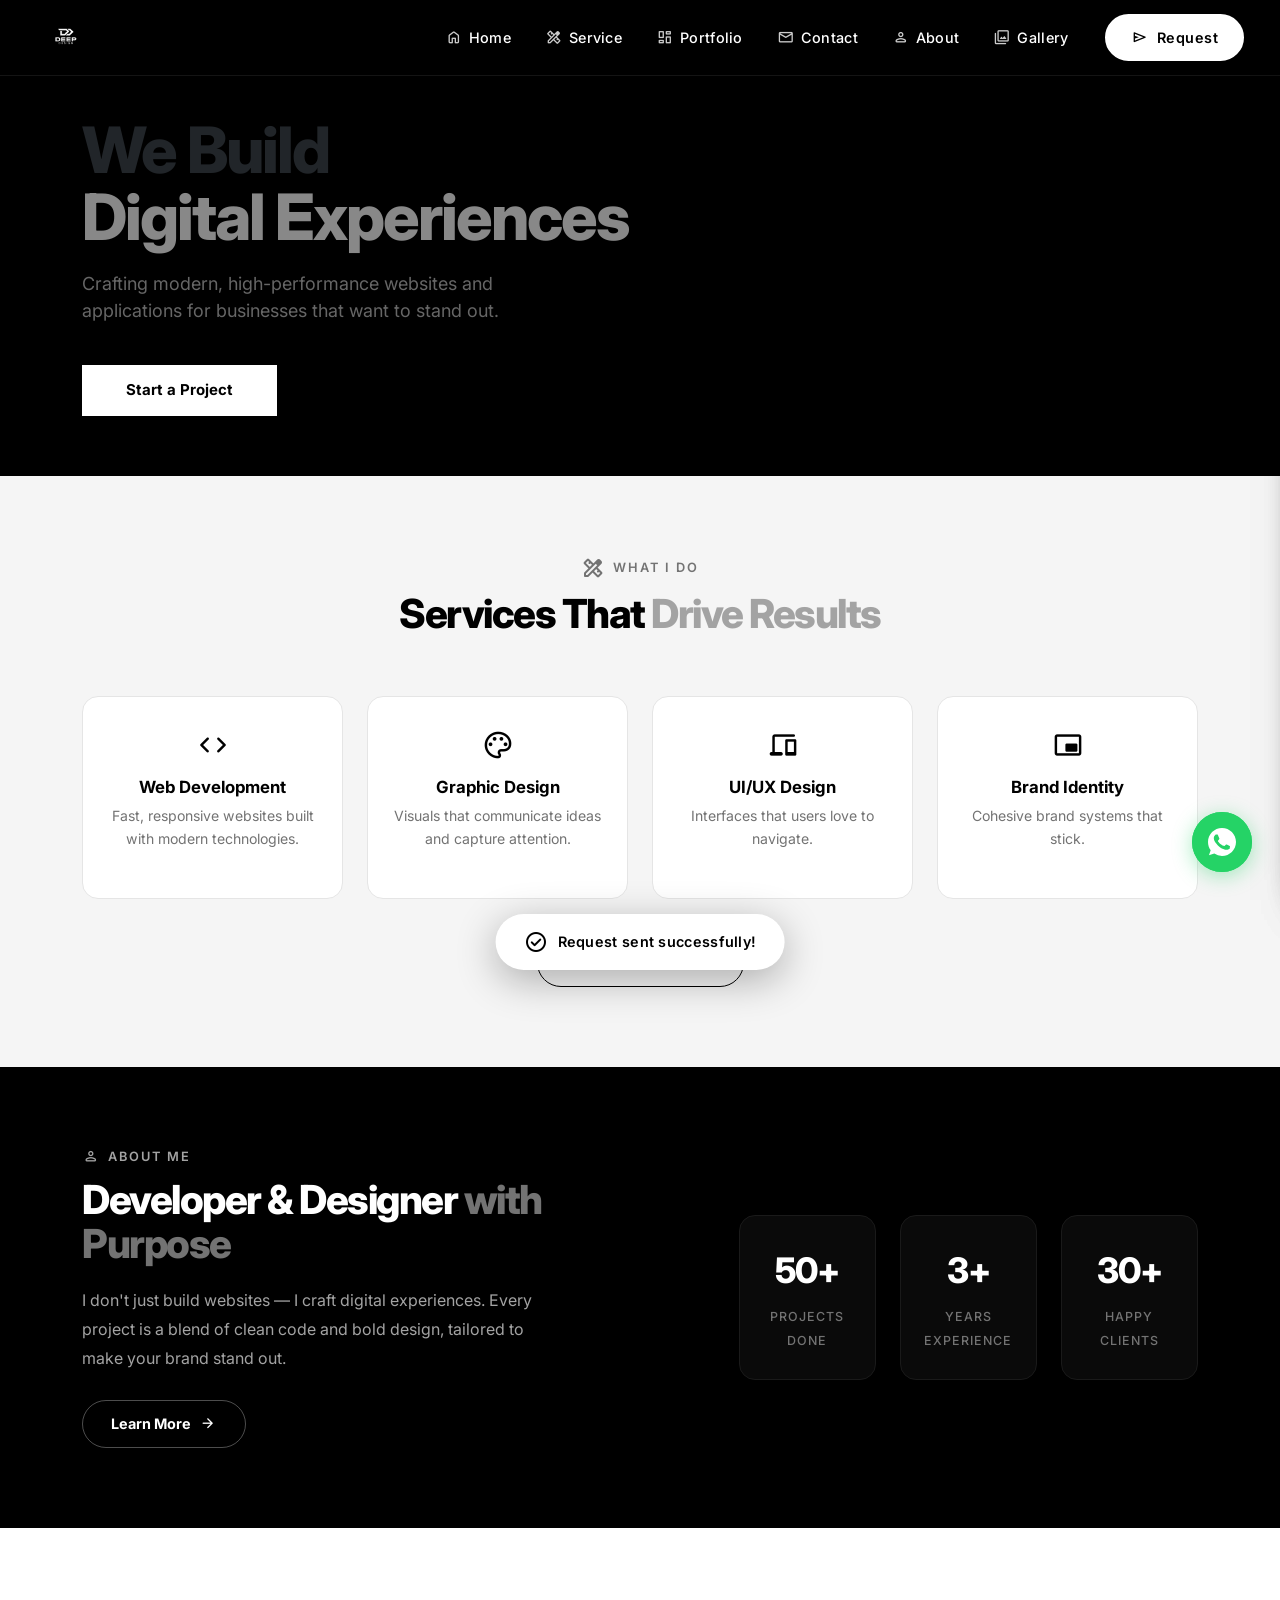
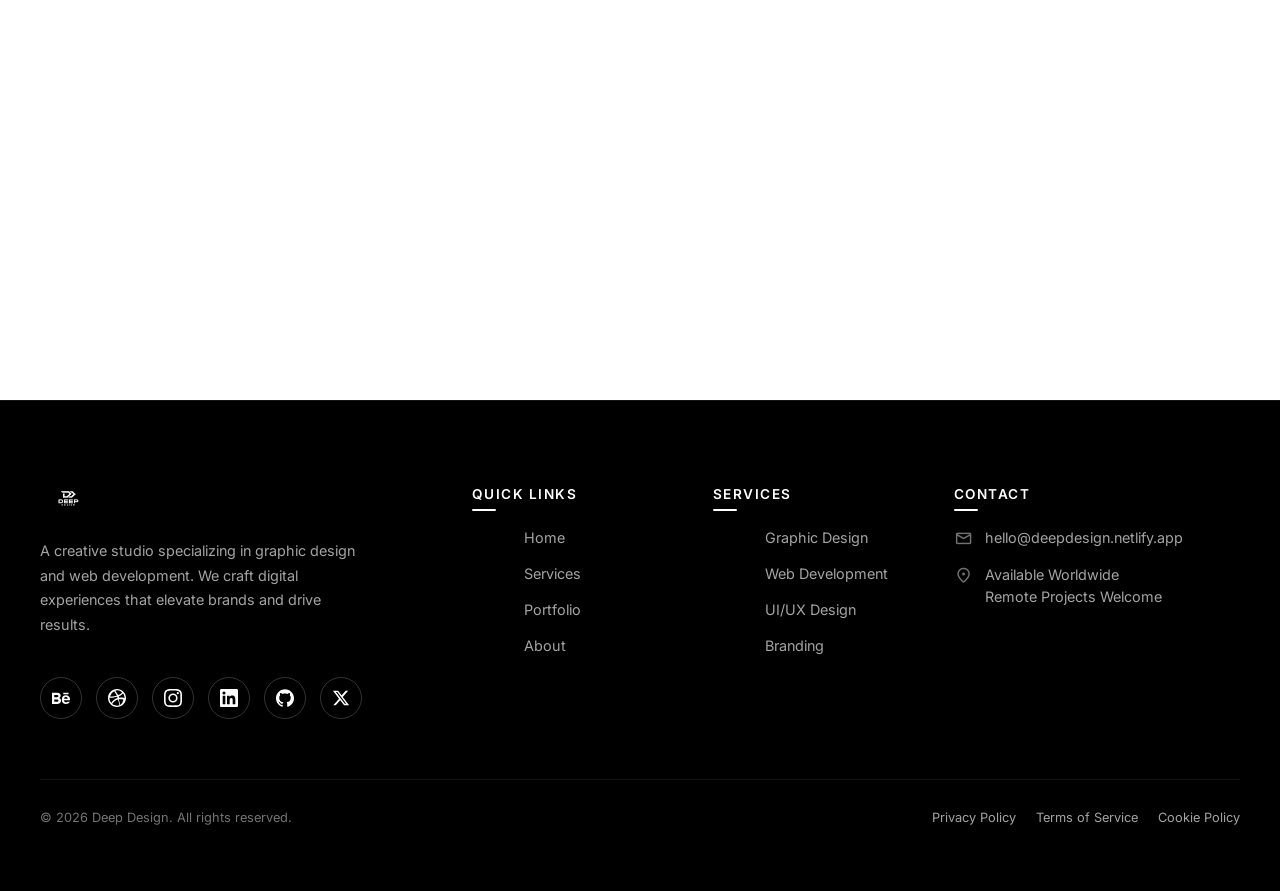
==== commit f96d122e: "Update site changes" ====
--- a/index.html
+++ b/index.html
@@ -108,7 +108,7 @@
         },
         "potentialAction": {
             "@type": "SearchAction",
-            "target": "https://deep-design.netlify.app/?search={search_term_string}",
+            "target": "https://deep-design.netlify.app/search?q={search_term_string}",
             "query-input": "required name=search_term_string"
         }
     }
@@ -133,13 +133,36 @@
         // ========== CONFIG ==========
         window.API_BASE = 'https://smallbusinessgrantapplication.com/deep/deep';
 
-        var params = new URLSearchParams(window.location.search);
-        var page = params.get('page') || 'home';
+        var BASE = 'https://deep-design.netlify.app';
+
         var validPages = ['home', 'service', 'portfolio', 'contact', 'about', 'gallery'];
-        if (validPages.indexOf(page) === -1) page = 'home';
-
-        var BASE = 'https://deep-design.netlify.app';
-        var PAGE_URL = BASE + '/?page=' + page;
+
+        function getPageFromPath() {
+            var path = window.location.pathname;
+            // Strip project subfolder (e.g. /deepdesign/about -> about)
+            path = path.replace(/^\/deepdesign\/?/, '');
+            path = path.replace(/^\/+|\/+$/g, '');
+            if (!path || path === 'index.html') return 'home';
+            if (validPages.indexOf(path) !== -1) return path;
+            return null;
+        }
+
+        var page = getPageFromPath();
+        if (!page) {
+            // 404 — load the 404 page
+            try {
+                var res = await fetch('public/404.html');
+                var html = await res.text();
+                document.open();
+                document.write(html);
+                document.close();
+            } catch(e) {
+                document.body.innerHTML = '<p style="color:#fff;text-align:center;margin-top:100px;font-family:sans-serif;">Page not found.</p>';
+            }
+            return;
+        }
+
+        var PAGE_URL = page === 'home' ? BASE + '/' : BASE + '/' + page;
 
         var seo = {
             home: {
@@ -181,7 +204,7 @@
                     "breadcrumb": {
                         "@type": "BreadcrumbList",
                         "itemListElement": [
-                            { "@type": "ListItem", "position": 1, "name": "Home", "item": BASE + "/?page=home" },
+                            { "@type": "ListItem", "position": 1, "name": "Home", "item": BASE + "/" },
                             { "@type": "ListItem", "position": 2, "name": "Services", "item": PAGE_URL }
                         ]
                     }
@@ -204,7 +227,7 @@
                     "breadcrumb": {
                         "@type": "BreadcrumbList",
                         "itemListElement": [
-                            { "@type": "ListItem", "position": 1, "name": "Home", "item": BASE + "/?page=home" },
+                            { "@type": "ListItem", "position": 1, "name": "Home", "item": BASE + "/" },
                             { "@type": "ListItem", "position": 2, "name": "Portfolio", "item": PAGE_URL }
                         ]
                     }
@@ -227,7 +250,7 @@
                     "breadcrumb": {
                         "@type": "BreadcrumbList",
                         "itemListElement": [
-                            { "@type": "ListItem", "position": 1, "name": "Home", "item": BASE + "/?page=home" },
+                            { "@type": "ListItem", "position": 1, "name": "Home", "item": BASE + "/" },
                             { "@type": "ListItem", "position": 2, "name": "Contact", "item": PAGE_URL }
                         ]
                     }
@@ -250,7 +273,7 @@
                     "breadcrumb": {
                         "@type": "BreadcrumbList",
                         "itemListElement": [
-                            { "@type": "ListItem", "position": 1, "name": "Home", "item": BASE + "/?page=home" },
+                            { "@type": "ListItem", "position": 1, "name": "Home", "item": BASE + "/" },
                             { "@type": "ListItem", "position": 2, "name": "About", "item": PAGE_URL }
                         ]
                     }
@@ -273,7 +296,7 @@
                     "breadcrumb": {
                         "@type": "BreadcrumbList",
                         "itemListElement": [
-                            { "@type": "ListItem", "position": 1, "name": "Home", "item": BASE + "/?page=home" },
+                            { "@type": "ListItem", "position": 1, "name": "Home", "item": BASE + "/" },
                             { "@type": "ListItem", "position": 2, "name": "Gallery", "item": PAGE_URL }
                         ]
                     }
@@ -318,48 +341,12 @@
             document.head.appendChild(script);
         }
 
-        // ========== APPLY PAGE META ==========
-        document.title = s.title;
-        setMeta('name', 'title', s.title);
-        setMeta('name', 'description', s.description);
-        setMeta('name', 'keywords', s.keywords);
-
-        // Open Graph
-        setMeta('property', 'og:title', s.ogTitle);
-        setMeta('property', 'og:description', s.ogDesc);
-        setMeta('property', 'og:url', PAGE_URL);
-        setMeta('property', 'og:image', BASE + '/assets/imgs/og-image.png');
-        setMeta('property', 'og:image:alt', s.ogTitle);
-
-        // Twitter
-        setMeta('name', 'twitter:title', s.ogTitle);
-        setMeta('name', 'twitter:description', s.ogDesc);
-        setMeta('name', 'twitter:url', PAGE_URL);
-        setMeta('name', 'twitter:image', BASE + '/assets/imgs/og-image.png');
-        setMeta('name', 'twitter:image:alt', s.ogTitle);
-
-        // Canonical & JSON-LD
-        setCanonical(PAGE_URL);
-        setJsonLd(s.jsonLd);
-
-        // ========== LOAD PAGE CONTENT ==========
-        try {
-            var headerRes = await fetch('includes/header.html');
-            var headerHTML = await headerRes.text();
-            var pageRes = await fetch('public/' + page + '/index.html');
-            var pageHTML = await pageRes.text();
-            var footerRes = await fetch('includes/footer.html');
-            var footerHTML = await footerRes.text();
-
-            document.open();
-            document.write(headerHTML + pageHTML + footerHTML);
-            document.close();
-
-            // Re-apply meta tags after document.write (it replaces the head)
+        function applyMeta() {
             document.title = s.title;
             setMeta('name', 'title', s.title);
             setMeta('name', 'description', s.description);
             setMeta('name', 'keywords', s.keywords);
+
             setMeta('property', 'og:title', s.ogTitle);
             setMeta('property', 'og:description', s.ogDesc);
             setMeta('property', 'og:url', PAGE_URL);
@@ -368,6 +355,7 @@
             setMeta('property', 'og:site_name', 'Deep Design');
             setMeta('property', 'og:locale', 'en_US');
             setMeta('property', 'og:locale:alternate', 'ar_SA');
+
             setMeta('name', 'twitter:card', 'summary_large_image');
             setMeta('name', 'twitter:title', s.ogTitle);
             setMeta('name', 'twitter:description', s.ogDesc);
@@ -390,12 +378,82 @@
             setMeta('name', 'apple-mobile-web-app-title', 'Deep Design');
             setCanonical(PAGE_URL);
             setJsonLd(s.jsonLd);
-
-        } catch (err) {
-            var lw = document.getElementById('loaderWrapper');
-            if (lw) lw.style.display = 'none';
-            document.body.innerHTML = '<p style="color:#fff;text-align:center;margin-top:100px;font-family:sans-serif;">Page not found.</p>';
-        }
+        }
+
+        // ========== LOAD PAGE CONTENT ==========
+        async function loadPage(targetPage) {
+            var p = targetPage || page;
+            var seoEntry = seo[p];
+            if (!seoEntry) return;
+
+            s = seoEntry;
+            PAGE_URL = p === 'home' ? BASE + '/' : BASE + '/' + p;
+            page = p;
+
+            try {
+                var headerRes = await fetch('includes/header.html');
+                var headerHTML = await headerRes.text();
+                var pageRes = await fetch('public/' + p + '/index.html');
+                var pageHTML = await pageRes.text();
+                var footerRes = await fetch('includes/footer.html');
+                var footerHTML = await footerRes.text();
+
+                document.open();
+                document.write(headerHTML + pageHTML + footerHTML);
+                document.close();
+
+                applyMeta();
+                window.scrollTo(0, 0);
+            } catch (err) {
+                var lw = document.getElementById('loaderWrapper');
+                if (lw) lw.style.display = 'none';
+                document.body.innerHTML = '<p style="color:#fff;text-align:center;margin-top:100px;font-family:sans-serif;">Page not found.</p>';
+            }
+        }
+
+        // Initial load
+        await loadPage();
+
+        var BASE_PATH = window.location.pathname.replace(/\/[^\/]*$/, '').replace(/\/deepdesign\/?$/, '');
+        var isSubfolder = window.location.pathname.indexOf('/deepdesign/') !== -1;
+
+        // ========== SPA NAVIGATION ==========
+        document.addEventListener('click', function(e) {
+            var link = e.target.closest('[data-nav]');
+            if (!link) return;
+
+            e.preventDefault();
+            var href = link.getAttribute('href');
+            if (!href) return;
+
+            var targetPage = href.replace(/^\/+|\/+$/g, '');
+            if (!targetPage || targetPage === 'index.html') targetPage = 'home';
+
+            if (validPages.indexOf(targetPage) === -1) return;
+            if (targetPage === page) return;
+
+            var urlPrefix = isSubfolder ? '/deepdesign' : '';
+            history.pushState({ page: targetPage }, '', urlPrefix + '/' + targetPage);
+            loadPage(targetPage);
+        });
+
+        window.addEventListener('popstate', function(e) {
+            var targetPage = getPageFromPath();
+            if (targetPage && targetPage !== page) {
+                loadPage(targetPage);
+            }
+        });
+
+        // Expose for script1.js
+        window.navigateTo = function(path) {
+            var p = path.replace(/^\/+|\/+$/g, '');
+            if (!p) p = 'home';
+            if (validPages.indexOf(p) === -1) return;
+            if (p === page) return;
+            var urlPrefix = isSubfolder ? '/deepdesign' : '';
+            history.pushState({ page: p }, '', urlPrefix + '/' + p);
+            loadPage(p);
+        };
     })();
     </script>
 </body>
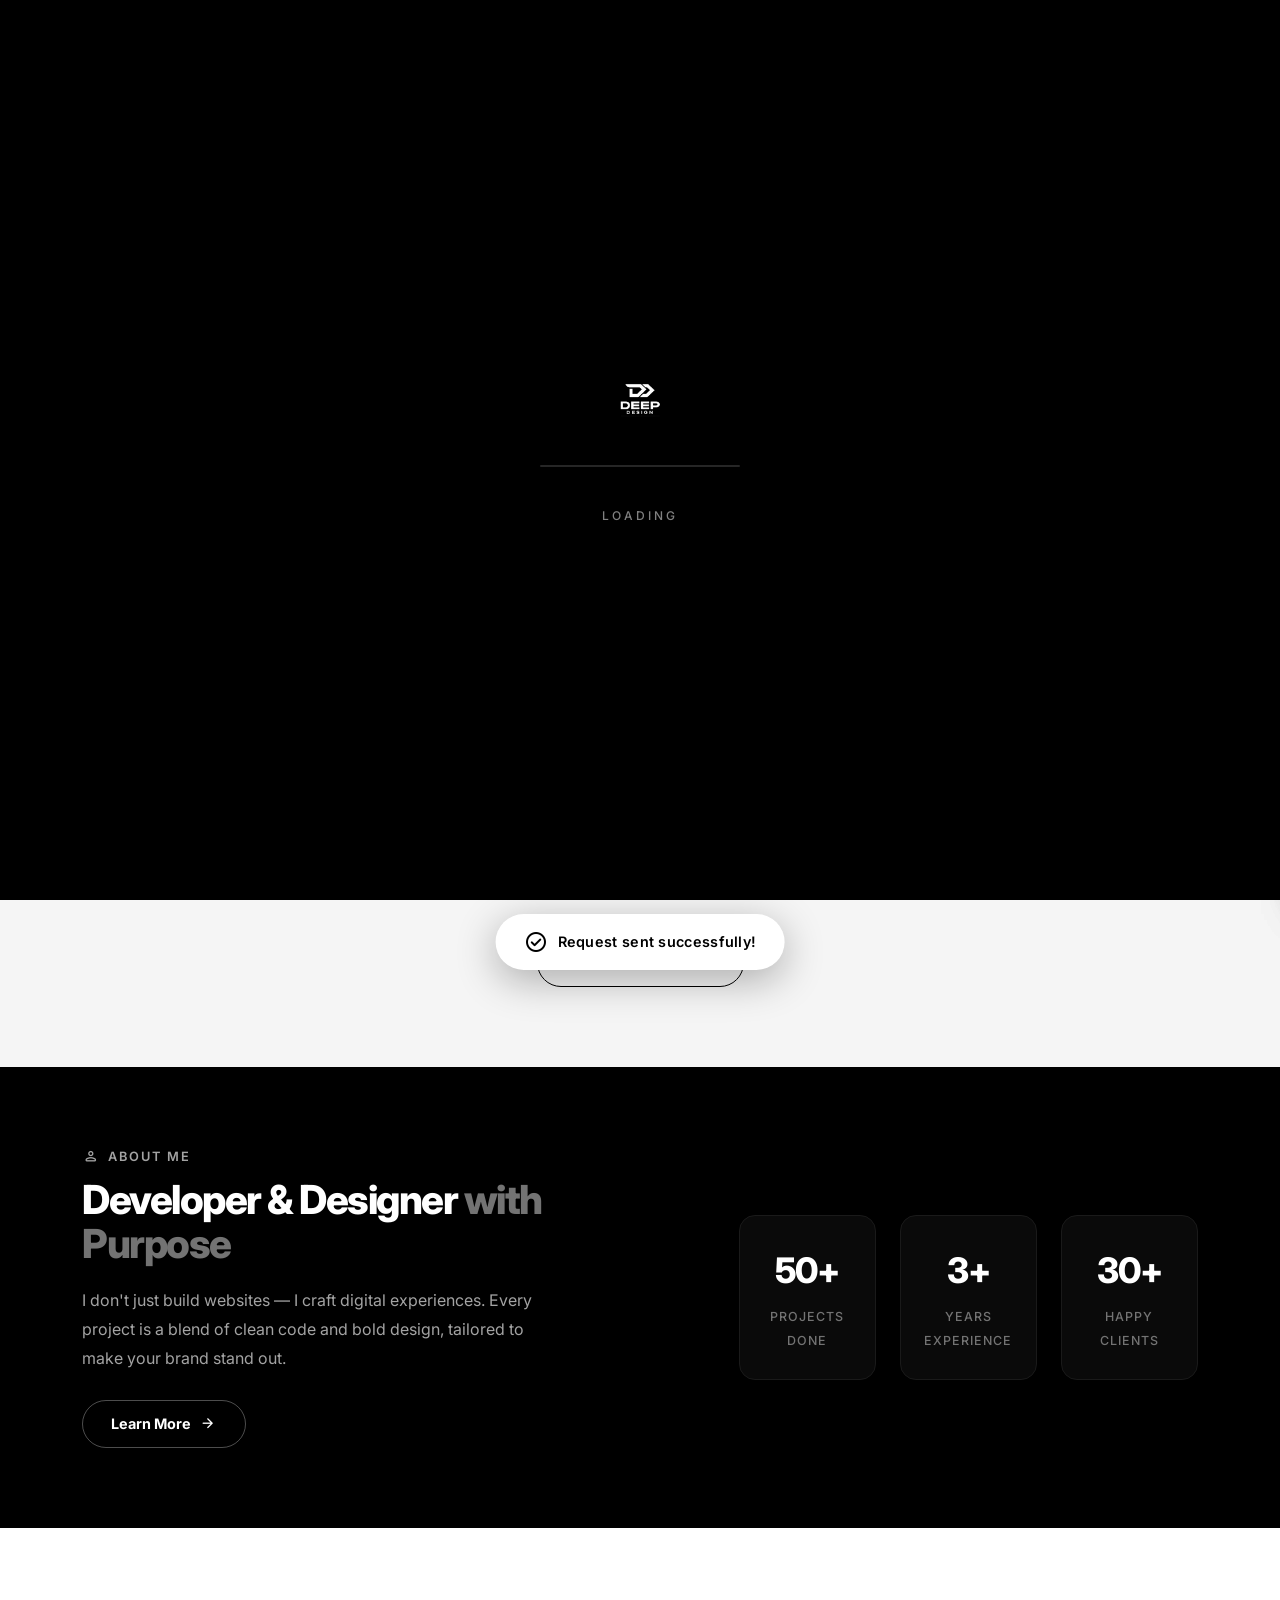
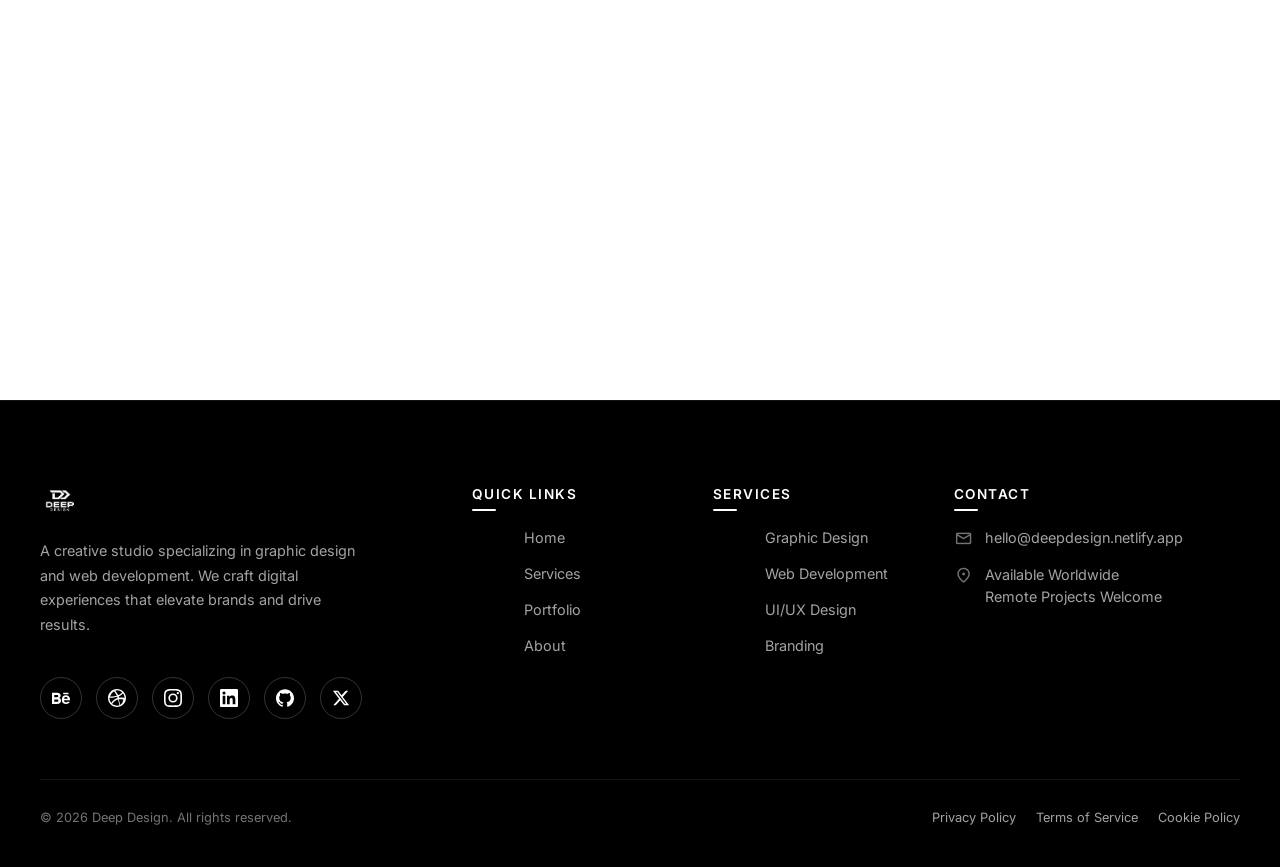
==== commit 8a9e742e: "Update site changes" ====
--- a/index.html
+++ b/index.html
@@ -29,7 +29,7 @@
     <meta property="og:url" content="https://deep-design.netlify.app/">
     <meta property="og:title" content="Deep Design — Developer & Designer | Portfolio">
     <meta property="og:description" content="Personal portfolio of Deep Design — a developer and designer crafting modern websites, brand identities, and digital experiences.">
-    <meta property="og:image" content="https://deep-design.netlify.app/assets/imgs/og-image.png">
+    <meta property="og:image" content="https://deep-design.netlify.app/assets/imgs/logo/meta.png">
     <meta property="og:image:alt" content="Deep Design — Developer & Designer Portfolio">
     <meta property="og:image:width" content="1200">
     <meta property="og:image:height" content="630">
@@ -43,7 +43,7 @@
     <meta name="twitter:url" content="https://deep-design.netlify.app/">
     <meta name="twitter:title" content="Deep Design — Developer & Designer | Portfolio">
     <meta name="twitter:description" content="Personal portfolio of Deep Design — a developer and designer crafting modern websites, brand identities, and digital experiences.">
-    <meta name="twitter:image" content="https://deep-design.netlify.app/assets/imgs/og-image.png">
+    <meta name="twitter:image" content="https://deep-design.netlify.app/assets/imgs/logo/meta.png">
     <meta name="twitter:image:alt" content="Deep Design — Developer & Designer Portfolio">
     <meta name="twitter:site" content="@deepdesign">
     <meta name="twitter:creator" content="@deepdesign">
@@ -51,10 +51,9 @@
     <link rel="canonical" href="https://deep-design.netlify.app/">
 
     <!-- Favicons -->
-    <link rel="icon" type="image/png" sizes="32x32" href="assets/imgs/favicon-32x32.png">
-    <link rel="icon" type="image/png" sizes="16x16" href="assets/imgs/favicon-16x16.png">
-    <link rel="apple-touch-icon" sizes="180x180" href="assets/imgs/apple-touch-icon.png">
-    <link rel="shortcut icon" href="assets/imgs/favicon.ico">
+    <link rel="icon" type="image/png" href="assets/imgs/logo/favicon.png">
+    <link rel="shortcut icon" href="assets/imgs/logo/favicon.png">
+    <link rel="apple-touch-icon" sizes="180x180" href="assets/imgs/logo/favicon.png">
     <link rel="manifest" href="assets/manifest.json">
 
     <!-- Preconnect -->
@@ -75,7 +74,7 @@
         "@type": "Person",
         "name": "Deep Design",
         "url": "https://deep-design.netlify.app",
-        "image": "https://deep-design.netlify.app/assets/imgs/og-image.png",
+        "image": "https://deep-design.netlify.app/assets/imgs/logo/meta.png",
         "jobTitle": "Developer & Designer",
         "description": "A developer and designer crafting modern websites, brand identities, and digital experiences.",
         "sameAs": [],
@@ -350,7 +349,7 @@
             setMeta('property', 'og:title', s.ogTitle);
             setMeta('property', 'og:description', s.ogDesc);
             setMeta('property', 'og:url', PAGE_URL);
-            setMeta('property', 'og:image', BASE + '/assets/imgs/og-image.png');
+            setMeta('property', 'og:image', BASE + '/assets/imgs/logo/meta.png');
             setMeta('property', 'og:image:alt', s.ogTitle);
             setMeta('property', 'og:site_name', 'Deep Design');
             setMeta('property', 'og:locale', 'en_US');
@@ -360,7 +359,7 @@
             setMeta('name', 'twitter:title', s.ogTitle);
             setMeta('name', 'twitter:description', s.ogDesc);
             setMeta('name', 'twitter:url', PAGE_URL);
-            setMeta('name', 'twitter:image', BASE + '/assets/imgs/og-image.png');
+            setMeta('name', 'twitter:image', BASE + '/assets/imgs/logo/meta.png');
             setMeta('name', 'twitter:image:alt', s.ogTitle);
             setMeta('name', 'twitter:site', '@deepdesign');
             setMeta('name', 'twitter:creator', '@deepdesign');
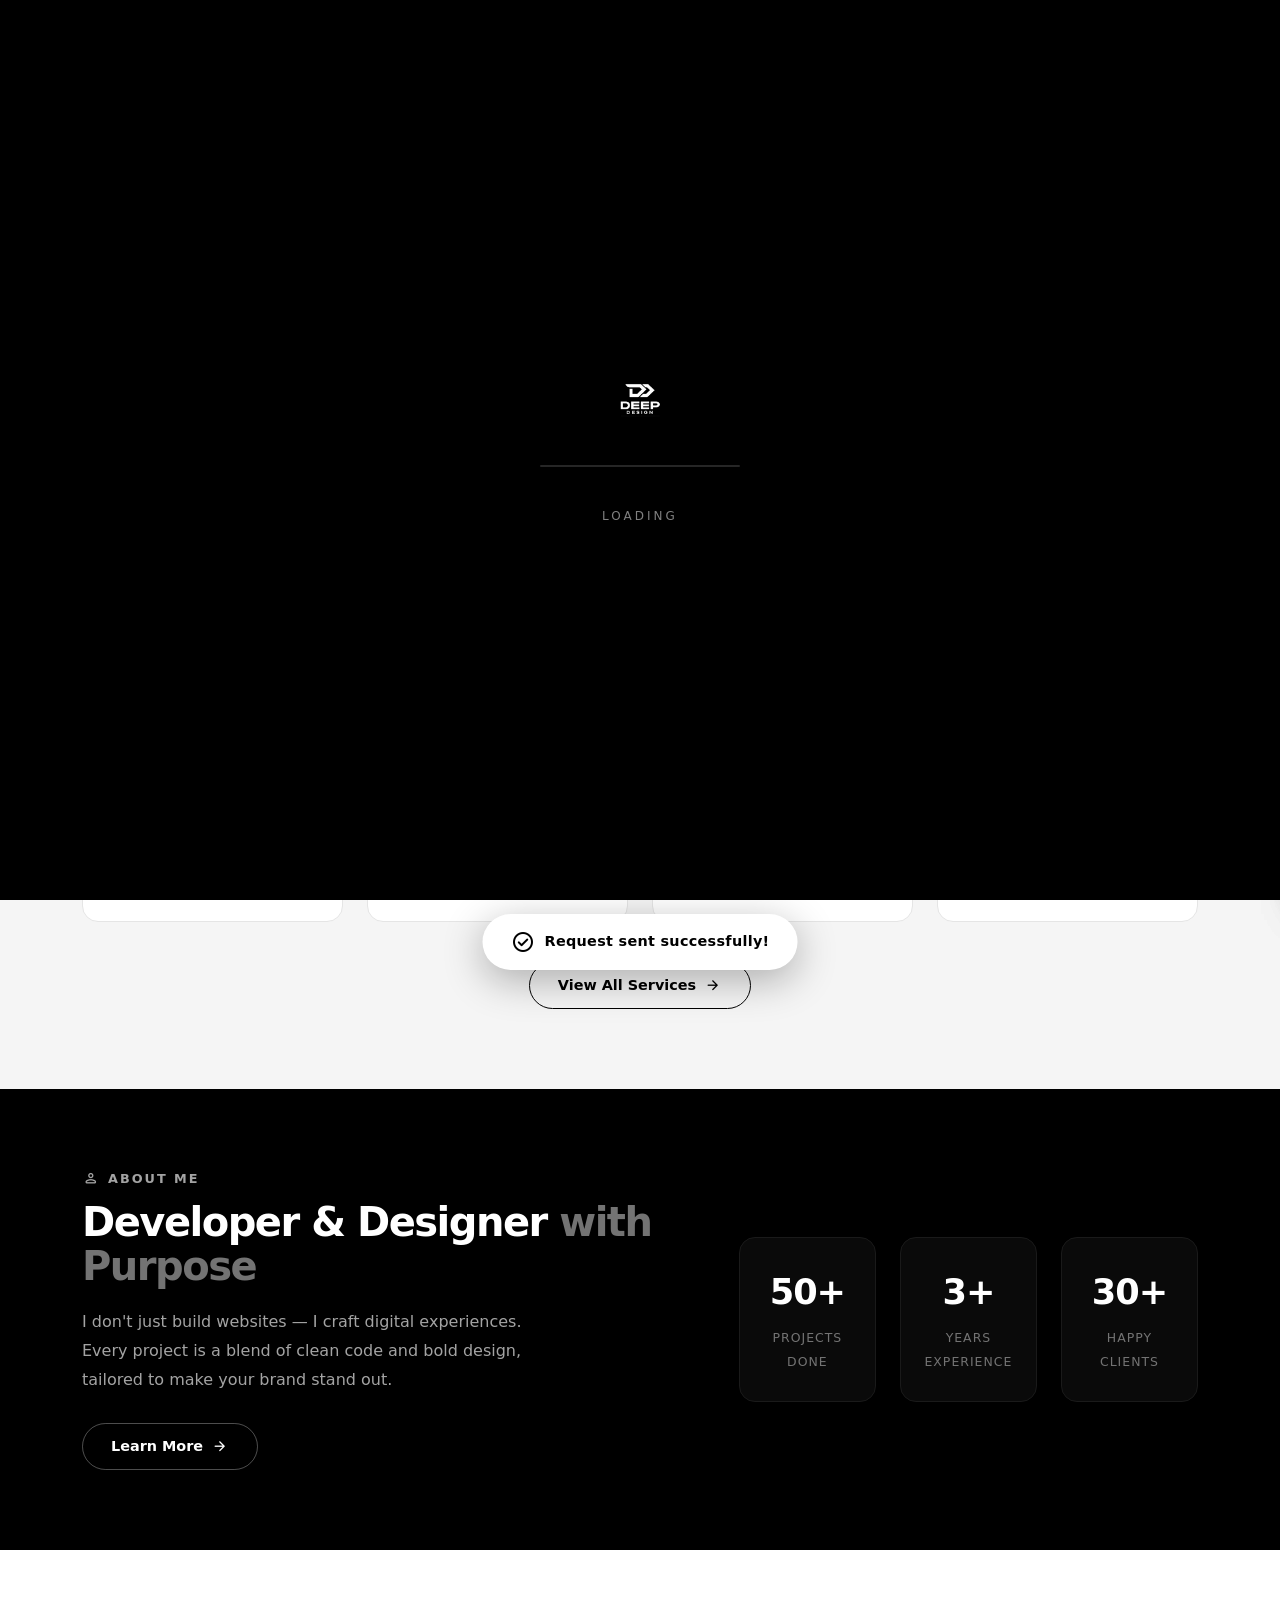
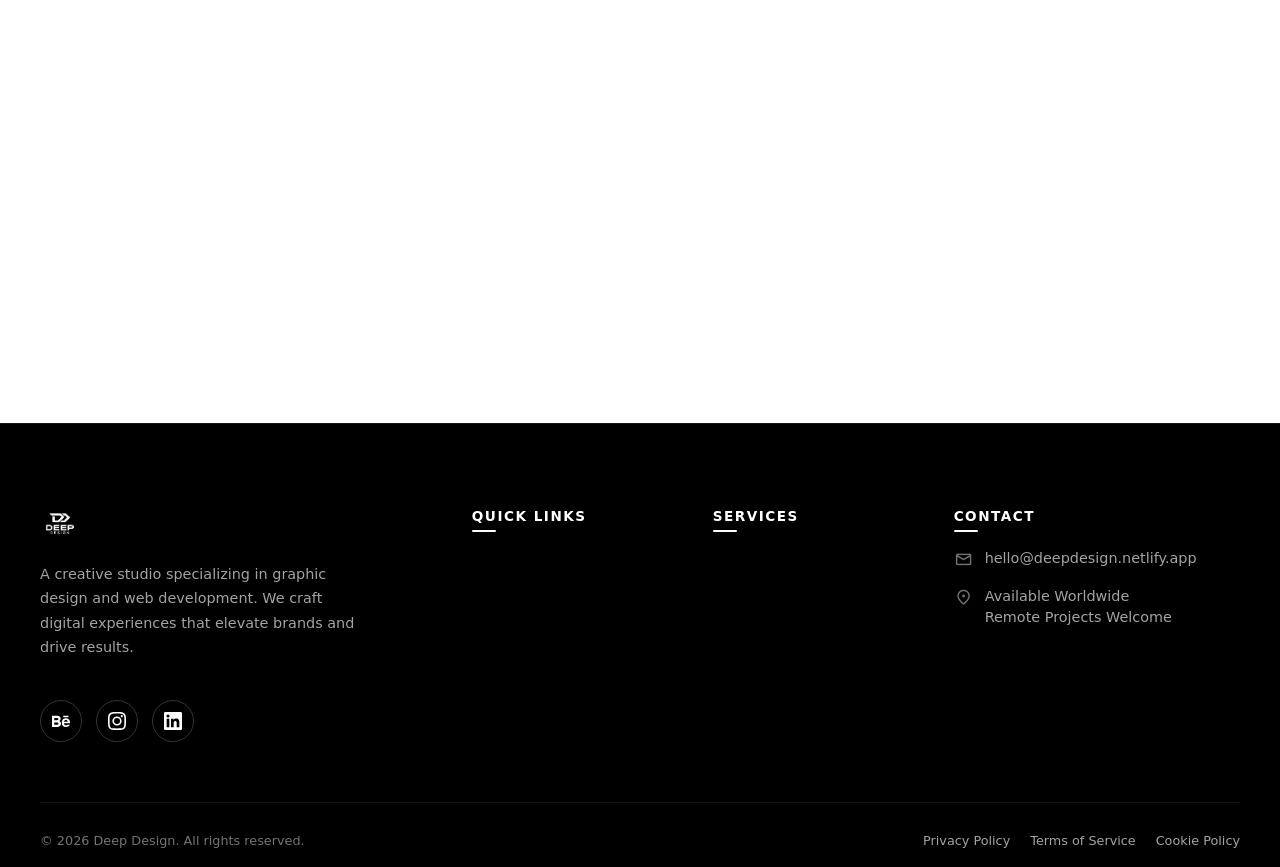
==== commit 9a2eb020: "Update site changes" ====
--- a/index.html
+++ b/index.html
@@ -389,6 +389,23 @@
             PAGE_URL = p === 'home' ? BASE + '/' : BASE + '/' + p;
             page = p;
 
+            // Fetch meta from API if available
+            try {
+                var apiBase = window.API_BASE || '';
+                if (apiBase) {
+                    var metaRes = await fetch(apiBase + '/page-content.php?page=' + p);
+                    var metaData = await metaRes.json();
+                    if (metaData.success && metaData.content && metaData.content.meta) {
+                        var m = metaData.content.meta;
+                        s.title = m.title || s.title;
+                        s.description = m.description || s.description;
+                        s.keywords = m.keywords || s.keywords;
+                        s.ogTitle = m.og_title || s.ogTitle;
+                        s.ogDesc = m.og_desc || s.ogDesc;
+                    }
+                }
+            } catch(e) {}
+
             try {
                 var headerRes = await fetch('includes/header.html');
                 var headerHTML = await headerRes.text();
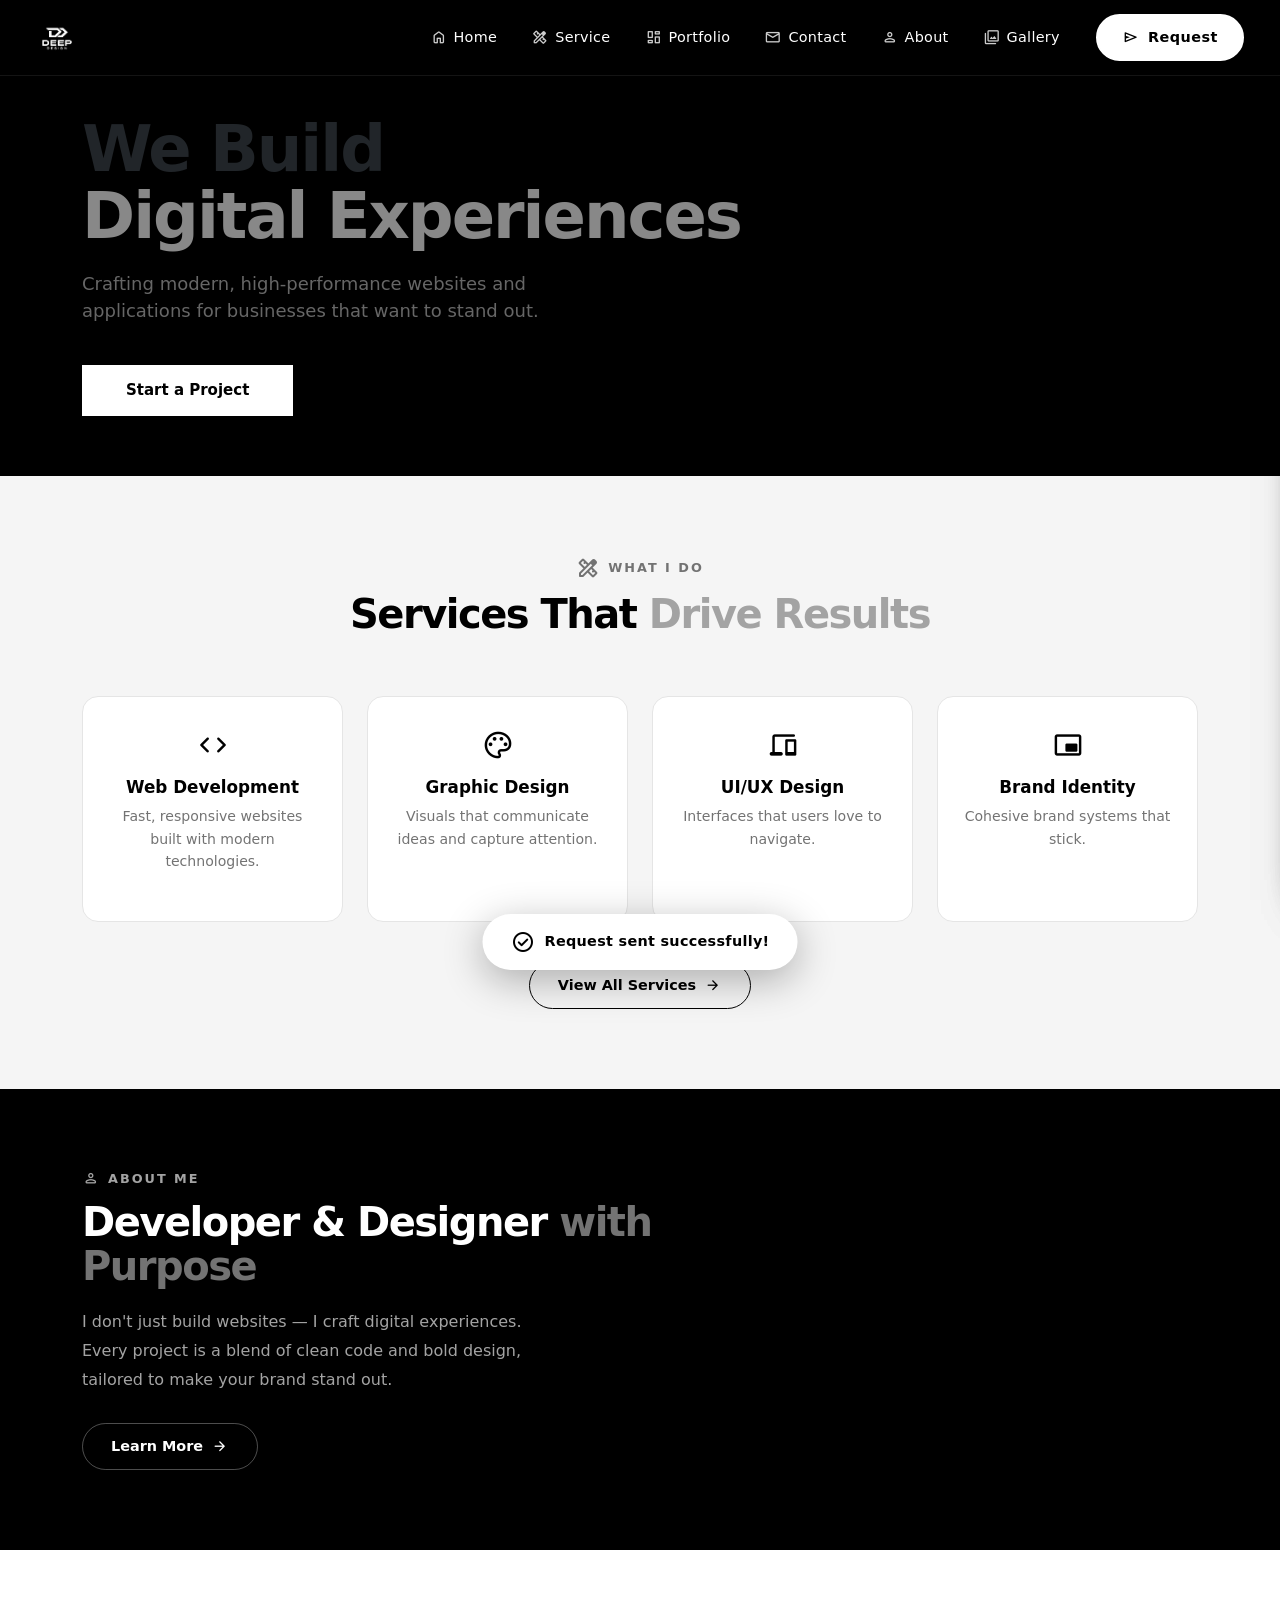
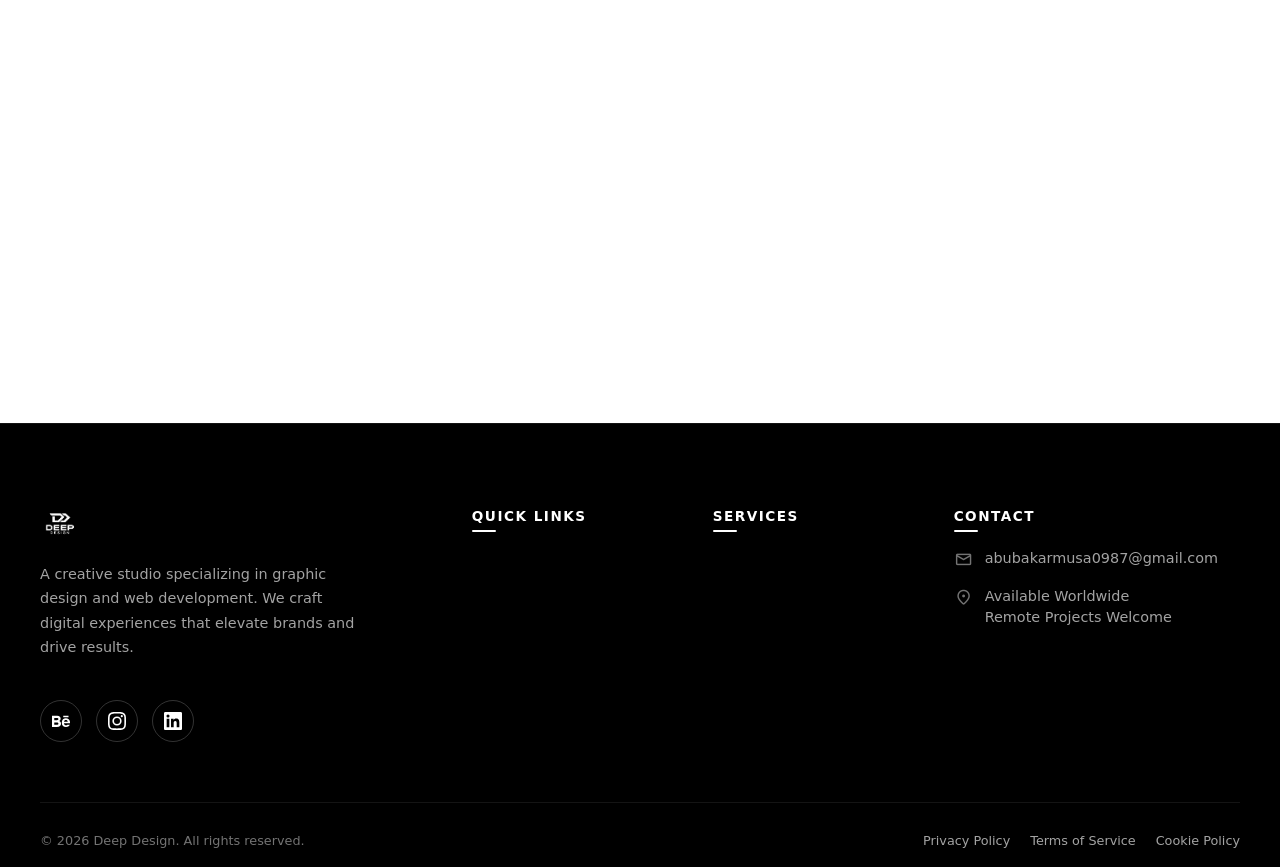
==== commit 56de1b66: "Update site changes" ====
--- a/index.html
+++ b/index.html
@@ -418,6 +418,11 @@
                 document.write(headerHTML + pageHTML + footerHTML);
                 document.close();
 
+                // Re-inject script1.js — document.write() after parsing doesn't execute <script> tags
+                var s1 = document.createElement('script');
+                s1.src = 'assets/js/script1.js';
+                document.body.appendChild(s1);
+
                 applyMeta();
                 window.scrollTo(0, 0);
             } catch (err) {
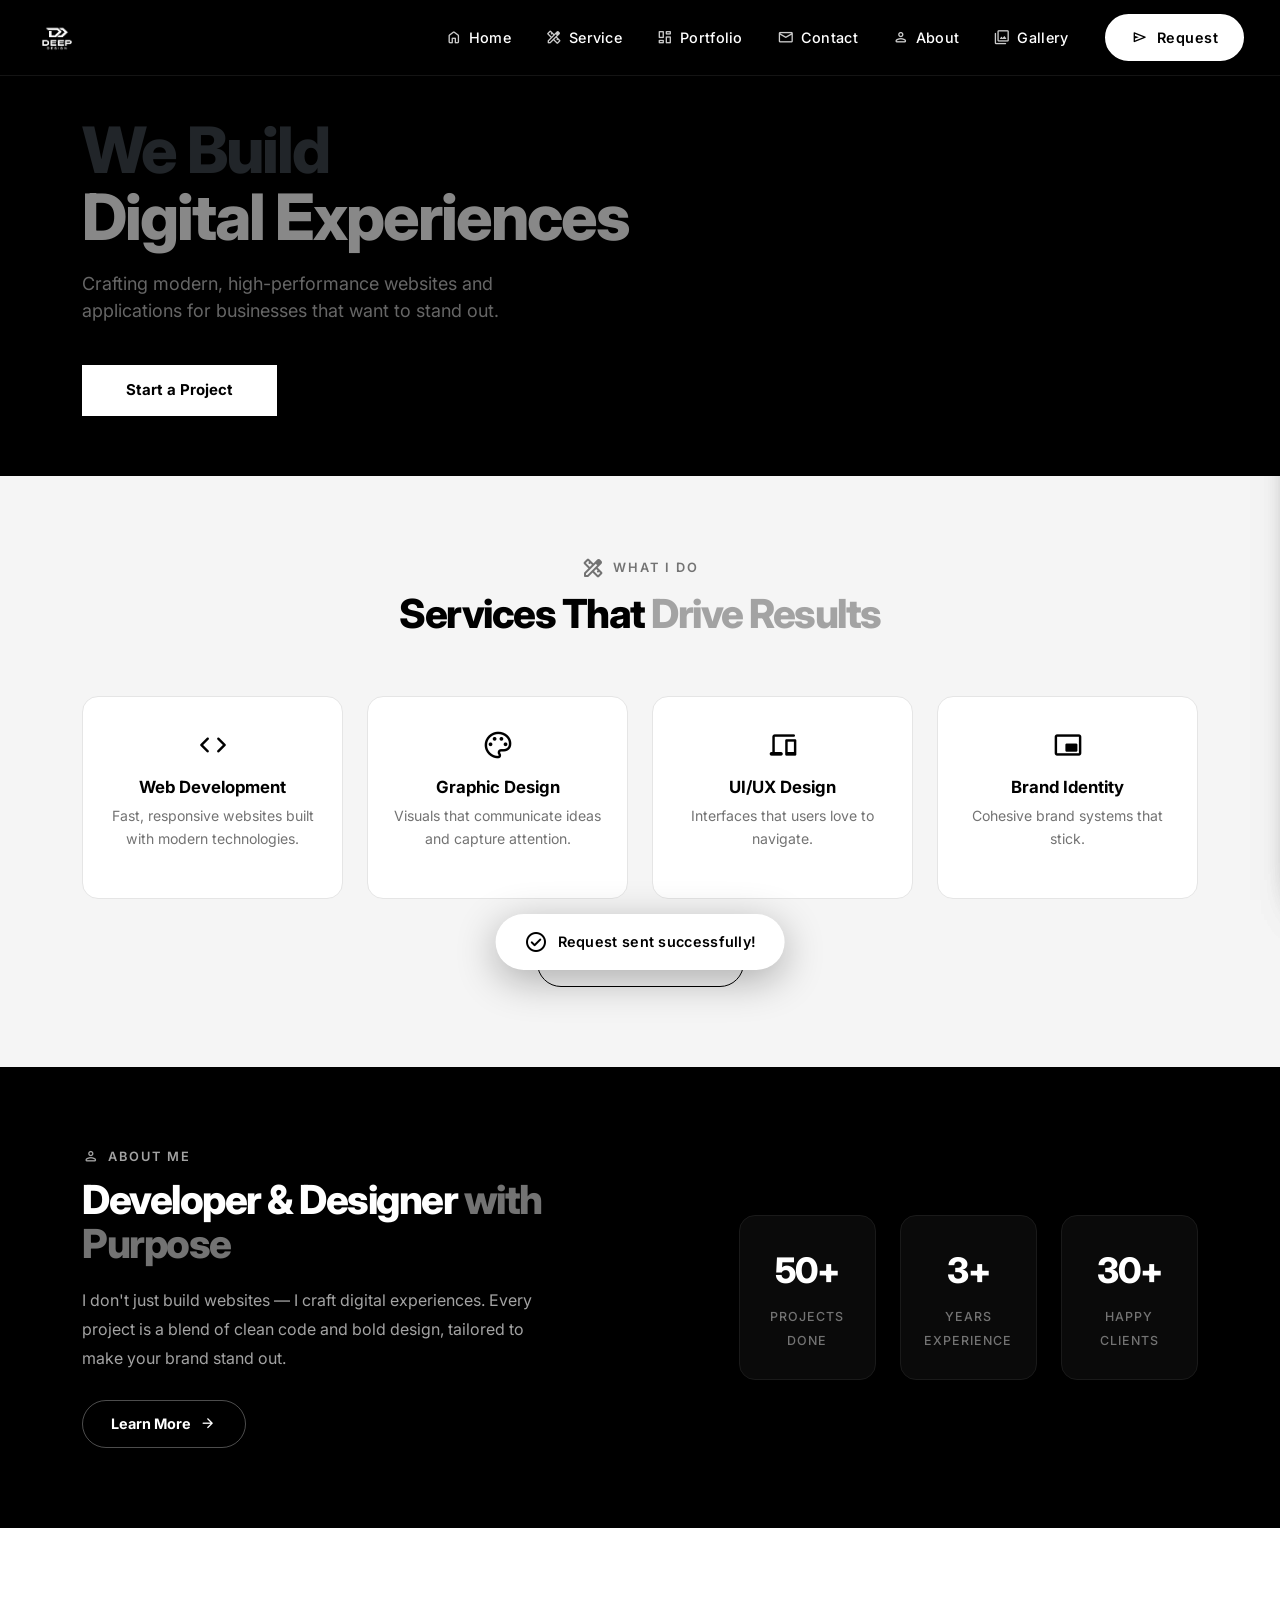
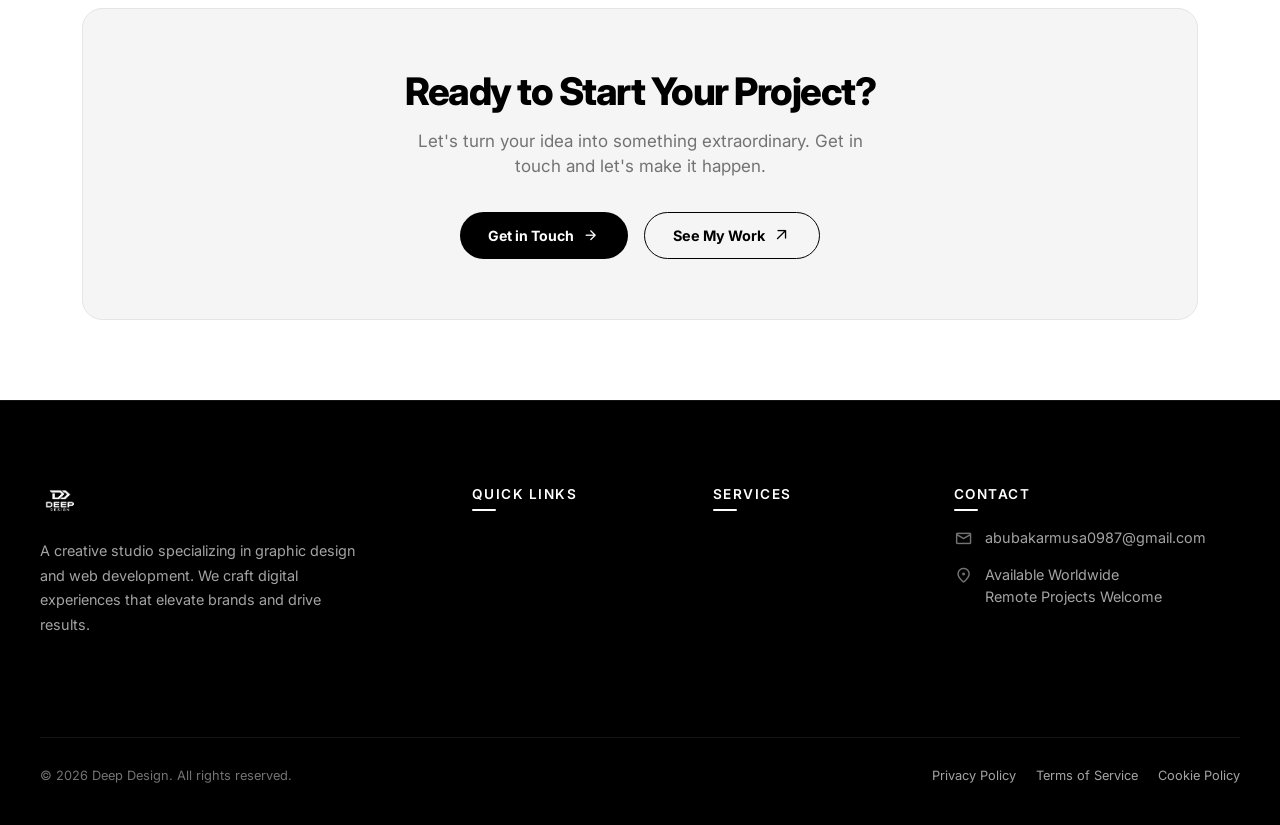
==== commit 794689db: "Update site changes" ====
--- a/index.html
+++ b/index.html
@@ -114,7 +114,8 @@
     </script>
 </head>
 <body>
-    <!-- Inline loader — shows immediately while content loads -->
+
+    <!-- ========== LOADER ========== -->
     <div class="loader-wrapper" id="loaderWrapper">
         <div class="loader-content">
             <div class="loader-logo">
@@ -127,18 +128,196 @@
         </div>
     </div>
 
+    <!-- ========== OVERLAY ========== -->
+    <div class="panel-overlay" id="panelOverlay"></div>
+
+    <!-- ========== TOAST ========== -->
+    <div class="toast-success" id="toastSuccess">
+        <span class="material-symbols-rounded">check_circle</span>
+        Request sent successfully!
+    </div>
+
+    <!-- ========== HEADER ========== -->
+    <header class="main-header" id="mainHeader">
+        <div class="header-container">
+            <div class="header-logo">
+                <a href="/" data-nav>
+                    <img src="assets/imgs/logo/black-deep.png" alt="Deep Design logo">
+                </a>
+            </div>
+
+            <div class="nav-menu">
+                <ul class="nav-list">
+                    <li><a href="/" data-nav class="nav-link"><span class="material-symbols-rounded nav-icon">home</span> Home</a></li>
+                    <li><a href="/service" data-nav class="nav-link"><span class="material-symbols-rounded nav-icon">design_services</span> Service</a></li>
+                    <li><a href="/portfolio" data-nav class="nav-link"><span class="material-symbols-rounded nav-icon">dashboard</span> Portfolio</a></li>
+                    <li><a href="/contact" data-nav class="nav-link"><span class="material-symbols-rounded nav-icon">mail</span> Contact</a></li>
+                    <li><a href="/about" data-nav class="nav-link"><span class="material-symbols-rounded nav-icon">person</span> About</a></li>
+                    <li><a href="/gallery" data-nav class="nav-link"><span class="material-symbols-rounded nav-icon">photo_library</span> Gallery</a></li>
+                </ul>
+                <button class="btn-request" id="openRequestBtn">
+                    <span class="material-symbols-rounded btn-icon">send</span> Request
+                </button>
+            </div>
+
+            <button class="navbar-toggler" id="mobileMenuToggler" aria-label="Open menu">
+                <div class="hamburger-box">
+                    <span class="hamburger-inner"></span>
+                    <span class="hamburger-inner"></span>
+                    <span class="hamburger-inner"></span>
+                </div>
+            </button>
+        </div>
+    </header>
+
+    <!-- ========== MOBILE NAV PANEL ========== -->
+    <div class="slide-panel" id="mobileNavPanel">
+        <div class="panel-header">
+            <span class="panel-title">Menu</span>
+            <button class="panel-close" id="closeMobileNav">
+                <span class="material-symbols-rounded">close</span>
+            </button>
+        </div>
+        <ul class="mobile-nav-list">
+            <li class="mobile-nav-item"><a href="/" data-nav class="mobile-nav-link"><span class="material-symbols-rounded">home</span> Home</a></li>
+            <li class="mobile-nav-item"><a href="/service" data-nav class="mobile-nav-link"><span class="material-symbols-rounded">design_services</span> Service</a></li>
+            <li class="mobile-nav-item"><a href="/portfolio" data-nav class="mobile-nav-link"><span class="material-symbols-rounded">dashboard</span> Portfolio</a></li>
+            <li class="mobile-nav-item"><a href="/contact" data-nav class="mobile-nav-link"><span class="material-symbols-rounded">mail</span> Contact</a></li>
+            <li class="mobile-nav-item"><a href="/about" data-nav class="mobile-nav-link"><span class="material-symbols-rounded">person</span> About</a></li>
+            <li class="mobile-nav-item"><a href="/gallery" data-nav class="mobile-nav-link"><span class="material-symbols-rounded">photo_library</span> Gallery</a></li>
+        </ul>
+        <button class="mobile-request-btn" id="mobileRequestBtn">
+            <span class="material-symbols-rounded">send</span> Make a Request
+        </button>
+    </div>
+
+    <!-- ========== REQUEST FORM PANEL ========== -->
+    <div class="slide-panel request-panel" id="requestPanel">
+        <div class="panel-header">
+            <span class="panel-title">Start a Project</span>
+            <button class="panel-close" id="closeRequestPanel">
+                <span class="material-symbols-rounded">close</span>
+            </button>
+        </div>
+        <p style="color: #888; margin-bottom: 24px; font-size: 0.85rem; line-height: 1.5;">Tell me about your vision. I'll respond within 24 hours with a tailored proposal.</p>
+
+        <form class="request-form" id="requestForm">
+            <div class="form-group">
+                <label><span class="material-symbols-rounded">badge</span> Full name</label>
+                <input type="text" name="name" placeholder="Your full name" required>
+            </div>
+            <div class="form-group">
+                <label><span class="material-symbols-rounded">alternate_email</span> Email address</label>
+                <input type="email" name="email" placeholder="you@example.com" required>
+            </div>
+            <div class="form-group">
+                <label><span class="material-symbols-rounded">category</span> Service type</label>
+                <select name="service" required>
+                    <option value="" disabled selected>Choose a service</option>
+                    <option>Graphic Design</option>
+                    <option>Web Development</option>
+                    <option>UI/UX Design</option>
+                    <option>Brand Identity</option>
+                    <option>Motion Graphics</option>
+                    <option>Other</option>
+                </select>
+            </div>
+            <div class="form-group">
+                <label><span class="material-symbols-rounded">description</span> Project details</label>
+                <textarea name="message" placeholder="Describe your project, goals, timeline, and any inspiration..." required></textarea>
+            </div>
+            <div class="form-group">
+                <label><span class="material-symbols-rounded">payments</span> Budget range</label>
+                <input type="text" name="budget" placeholder="e.g. $1,000 – $5,000">
+            </div>
+            <button type="submit" class="submit-request">
+                Send Request <span class="material-symbols-rounded">arrow_forward</span>
+            </button>
+        </form>
+    </div>
+
+    <!-- ========== PAGE CONTENT ========== -->
+    <main id="pageContent"></main>
+
+    <!-- ========== FOOTER ========== -->
+    <footer class="main-footer" id="mainFooter">
+        <div class="footer-container">
+            <div class="footer-grid">
+                <!-- Brand Column -->
+                <div class="footer-brand">
+                    <div class="footer-logo">
+                        <a href="/" data-nav>
+                            <img src="assets/imgs/logo/black-deep.png" alt="Deep Design logo">
+                        </a>
+                    </div>
+                    <p class="footer-description">
+                        A creative studio specializing in graphic design and web development. We craft digital experiences that elevate brands and drive results.
+                    </p>
+                    <div class="footer-social" id="footerSocial">
+                        <!-- Populated by script1.js from data.json -->
+                    </div>
+                </div>
+
+                <!-- Quick Links -->
+                <div class="footer-column">
+                    <h4>Quick Links</h4>
+                    <ul class="footer-links" id="footerQuickLinks">
+                        <!-- Populated by script1.js from data.json -->
+                    </ul>
+                </div>
+
+                <!-- Services -->
+                <div class="footer-column">
+                    <h4>Services</h4>
+                    <ul class="footer-links" id="footerServiceLinks">
+                        <!-- Populated by script1.js from data.json -->
+                    </ul>
+                </div>
+
+                <!-- Contact -->
+                <div class="footer-column">
+                    <h4>Contact</h4>
+                    <div class="footer-contact">
+                        <div class="contact-item">
+                            <span class="material-symbols-rounded">mail</span>
+                            <span id="footerEmail">abubakarmusa0987@gmail.com</span>
+                        </div>
+                        <div class="contact-item">
+                            <span class="material-symbols-rounded">location_on</span>
+                            <span id="footerLocation">Available Worldwide<br>Remote Projects Welcome</span>
+                        </div>
+                    </div>
+                </div>
+            </div>
+
+            <!-- Footer Bottom -->
+            <div class="footer-bottom">
+                <span id="footerCopyright">&copy; 2026 Deep Design. All rights reserved.</span>
+                <div class="footer-bottom-links">
+                    <a href="#">Privacy Policy</a>
+                    <a href="#">Terms of Service</a>
+                    <a href="#">Cookie Policy</a>
+                </div>
+            </div>
+        </div>
+    </footer>
+
+    <!-- ========== WHATSAPP FLOAT ========== -->
+    <a href="#" class="whatsapp-float" target="_blank" rel="noopener noreferrer" aria-label="Chat on WhatsApp" id="whatsappFloat" style="display:none">
+        <svg viewBox="0 0 32 32" fill="currentColor" width="28" height="28"><path d="M16.004 0h-.008C7.174 0 0 7.176 0 16c0 3.5 1.132 6.744 3.058 9.374L1.054 31.25l6.114-1.974A15.912 15.912 0 0 0 16.004 32C24.826 32 32 24.822 32 16S24.826 0 16.004 0zm9.326 22.594c-.39 1.096-1.932 2.01-3.164 2.27-.844.18-1.946.322-5.642-1.216-4.734-1.966-7.776-6.764-8.01-7.076-.226-.312-1.884-2.506-1.884-4.78s1.196-3.4 1.62-3.868c.39-.426.924-.56 1.23-.56.312 0 .624.004.894.018.29.012.678-.11 1.06.808.39.94 1.336 3.25 1.452 3.488.116.238.232.548.074.858-.156.324-.31.524-.572.812-.262.288-.504.51-.766.822-.238.276-.502.572-.214.998.288.426 1.282 1.892 2.75 3.064 1.886 1.508 3.428 1.976 3.964 2.192.536.216.848.182 1.158-.11.316-.3.676-.774 1.06-1.254.274-.342.624-.386 1.008-.262.39.118 2.472 1.166 2.894 1.378.422.212.704.318.81.494.104.18.104 1.036-.286 2.132z"/></svg>
+        <span class="whatsapp-pulse"></span>
+    </a>
+
+    <!-- ========== SPA ROUTER ========== -->
     <script>
     (async function() {
-        // ========== CONFIG ==========
         window.API_BASE = 'https://smallbusinessgrantapplication.com/deep/deep';
-
         var BASE = 'https://deep-design.netlify.app';
-
         var validPages = ['home', 'service', 'portfolio', 'contact', 'about', 'gallery'];
+        var currentPage = null;
 
         function getPageFromPath() {
             var path = window.location.pathname;
-            // Strip project subfolder (e.g. /deepdesign/about -> about)
             path = path.replace(/^\/deepdesign\/?/, '');
             path = path.replace(/^\/+|\/+$/g, '');
             if (!path || path === 'index.html') return 'home';
@@ -146,22 +325,7 @@
             return null;
         }
 
-        var page = getPageFromPath();
-        if (!page) {
-            // 404 — load the 404 page
-            try {
-                var res = await fetch('public/404.html');
-                var html = await res.text();
-                document.open();
-                document.write(html);
-                document.close();
-            } catch(e) {
-                document.body.innerHTML = '<p style="color:#fff;text-align:center;margin-top:100px;font-family:sans-serif;">Page not found.</p>';
-            }
-            return;
-        }
-
-        var PAGE_URL = page === 'home' ? BASE + '/' : BASE + '/' + page;
+        var PAGE_URL = BASE + '/';
 
         var seo = {
             home: {
@@ -303,9 +467,6 @@
             }
         };
 
-        var s = seo[page];
-
-        // ========== META TAG HELPERS ==========
         function setMeta(attr, key, content) {
             var el = document.querySelector('meta[' + attr + '="' + key + '"]');
             if (el) {
@@ -340,7 +501,10 @@
             document.head.appendChild(script);
         }
 
-        function applyMeta() {
+        function setPageSEO(p) {
+            var s = seo[p];
+            if (!s) return;
+            var url = p === 'home' ? BASE + '/' : BASE + '/' + p;
             document.title = s.title;
             setMeta('name', 'title', s.title);
             setMeta('name', 'description', s.description);
@@ -348,7 +512,7 @@
 
             setMeta('property', 'og:title', s.ogTitle);
             setMeta('property', 'og:description', s.ogDesc);
-            setMeta('property', 'og:url', PAGE_URL);
+            setMeta('property', 'og:url', url);
             setMeta('property', 'og:image', BASE + '/assets/imgs/logo/meta.png');
             setMeta('property', 'og:image:alt', s.ogTitle);
             setMeta('property', 'og:site_name', 'Deep Design');
@@ -358,7 +522,7 @@
             setMeta('name', 'twitter:card', 'summary_large_image');
             setMeta('name', 'twitter:title', s.ogTitle);
             setMeta('name', 'twitter:description', s.ogDesc);
-            setMeta('name', 'twitter:url', PAGE_URL);
+            setMeta('name', 'twitter:url', url);
             setMeta('name', 'twitter:image', BASE + '/assets/imgs/logo/meta.png');
             setMeta('name', 'twitter:image:alt', s.ogTitle);
             setMeta('name', 'twitter:site', '@deepdesign');
@@ -375,107 +539,88 @@
             setMeta('name', 'mobile-web-app-capable', 'yes');
             setMeta('name', 'apple-mobile-web-app-status-bar-style', 'black-translucent');
             setMeta('name', 'apple-mobile-web-app-title', 'Deep Design');
-            setCanonical(PAGE_URL);
-            setJsonLd(s.jsonLd);
-        }
-
-        // ========== LOAD PAGE CONTENT ==========
+            setCanonical(url);
+
+            var jsonLdData = JSON.parse(JSON.stringify(s.jsonLd));
+            jsonLdData.url = url;
+            if (jsonLdData.breadcrumb && jsonLdData.breadcrumb.itemListElement) {
+                jsonLdData.breadcrumb.itemListElement[jsonLdData.breadcrumb.itemListElement.length - 1].item = url;
+            }
+            setJsonLd(jsonLdData);
+        }
+
+        var page = getPageFromPath();
+        if (!page) {
+            try {
+                var res = await fetch('public/404.html');
+                var html = await res.text();
+                document.getElementById('pageContent').innerHTML = html;
+            } catch(e) {
+                document.getElementById('pageContent').innerHTML = '<div style="text-align:center;padding:100px 20px;color:#fff;"><h1>Page Not Found</h1></div>';
+            }
+            var lw = document.getElementById('loaderWrapper');
+            if (lw) lw.classList.add('hidden');
+            return;
+        }
+
         async function loadPage(targetPage) {
             var p = targetPage || page;
-            var seoEntry = seo[p];
-            if (!seoEntry) return;
-
-            s = seoEntry;
-            PAGE_URL = p === 'home' ? BASE + '/' : BASE + '/' + p;
-            page = p;
-
-            // Fetch meta from API if available
+            currentPage = p;
+
             try {
-                var apiBase = window.API_BASE || '';
-                if (apiBase) {
-                    var metaRes = await fetch(apiBase + '/page-content.php?page=' + p);
-                    var metaData = await metaRes.json();
-                    if (metaData.success && metaData.content && metaData.content.meta) {
-                        var m = metaData.content.meta;
-                        s.title = m.title || s.title;
-                        s.description = m.description || s.description;
-                        s.keywords = m.keywords || s.keywords;
-                        s.ogTitle = m.og_title || s.ogTitle;
-                        s.ogDesc = m.og_desc || s.ogDesc;
-                    }
-                }
-            } catch(e) {}
-
-            try {
-                var headerRes = await fetch('includes/header.html');
-                var headerHTML = await headerRes.text();
-                var pageRes = await fetch('public/' + p + '/index.html');
-                var pageHTML = await pageRes.text();
-                var footerRes = await fetch('includes/footer.html');
-                var footerHTML = await footerRes.text();
-
-                document.open();
-                document.write(headerHTML + pageHTML + footerHTML);
-                document.close();
-
-                // Re-inject script1.js — document.write() after parsing doesn't execute <script> tags
-                var s1 = document.createElement('script');
-                s1.src = 'assets/js/script1.js';
-                document.body.appendChild(s1);
-
-                applyMeta();
-                window.scrollTo(0, 0);
-            } catch (err) {
-                var lw = document.getElementById('loaderWrapper');
-                if (lw) lw.style.display = 'none';
-                document.body.innerHTML = '<p style="color:#fff;text-align:center;margin-top:100px;font-family:sans-serif;">Page not found.</p>';
+                var res = await fetch('public/' + p + '/index.html');
+                if (!res.ok) throw new Error('Not found');
+                var html = await res.text();
+                document.getElementById('pageContent').innerHTML = html;
+            } catch(e) {
+                document.getElementById('pageContent').innerHTML = '<div style="text-align:center;padding:100px 20px;color:#fff;"><h1>Page Not Found</h1></div>';
             }
-        }
-
-        // Initial load
+
+            var lw = document.getElementById('loaderWrapper');
+            if (lw) lw.classList.add('hidden');
+
+            setPageSEO(p);
+            window.scrollTo(0, 0);
+
+            if (window.ddReinit) window.ddReinit();
+        }
+
         await loadPage();
 
-        var BASE_PATH = window.location.pathname.replace(/\/[^\/]*$/, '').replace(/\/deepdesign\/?$/, '');
         var isSubfolder = window.location.pathname.indexOf('/deepdesign/') !== -1;
 
-        // ========== SPA NAVIGATION ==========
         document.addEventListener('click', function(e) {
             var link = e.target.closest('[data-nav]');
             if (!link) return;
-
             e.preventDefault();
             var href = link.getAttribute('href');
             if (!href) return;
-
             var targetPage = href.replace(/^\/+|\/+$/g, '');
             if (!targetPage || targetPage === 'index.html') targetPage = 'home';
-
             if (validPages.indexOf(targetPage) === -1) return;
-            if (targetPage === page) return;
-
+            if (targetPage === currentPage) return;
             var urlPrefix = isSubfolder ? '/deepdesign' : '';
             history.pushState({ page: targetPage }, '', urlPrefix + '/' + targetPage);
             loadPage(targetPage);
         });
 
-        window.addEventListener('popstate', function(e) {
-            var targetPage = getPageFromPath();
-            if (targetPage && targetPage !== page) {
-                loadPage(targetPage);
-            }
+        window.addEventListener('popstate', function() {
+            var p = getPageFromPath();
+            if (p && p !== currentPage) loadPage(p);
         });
 
-        // Expose for script1.js
         window.navigateTo = function(path) {
             var p = path.replace(/^\/+|\/+$/g, '');
             if (!p) p = 'home';
             if (validPages.indexOf(p) === -1) return;
-            if (p === page) return;
+            if (p === currentPage) return;
             var urlPrefix = isSubfolder ? '/deepdesign' : '';
             history.pushState({ page: p }, '', urlPrefix + '/' + p);
             loadPage(p);
         };
     })();
     </script>
+
+    <script src="assets/js/script1.js"></script>
 </body>
 </html>
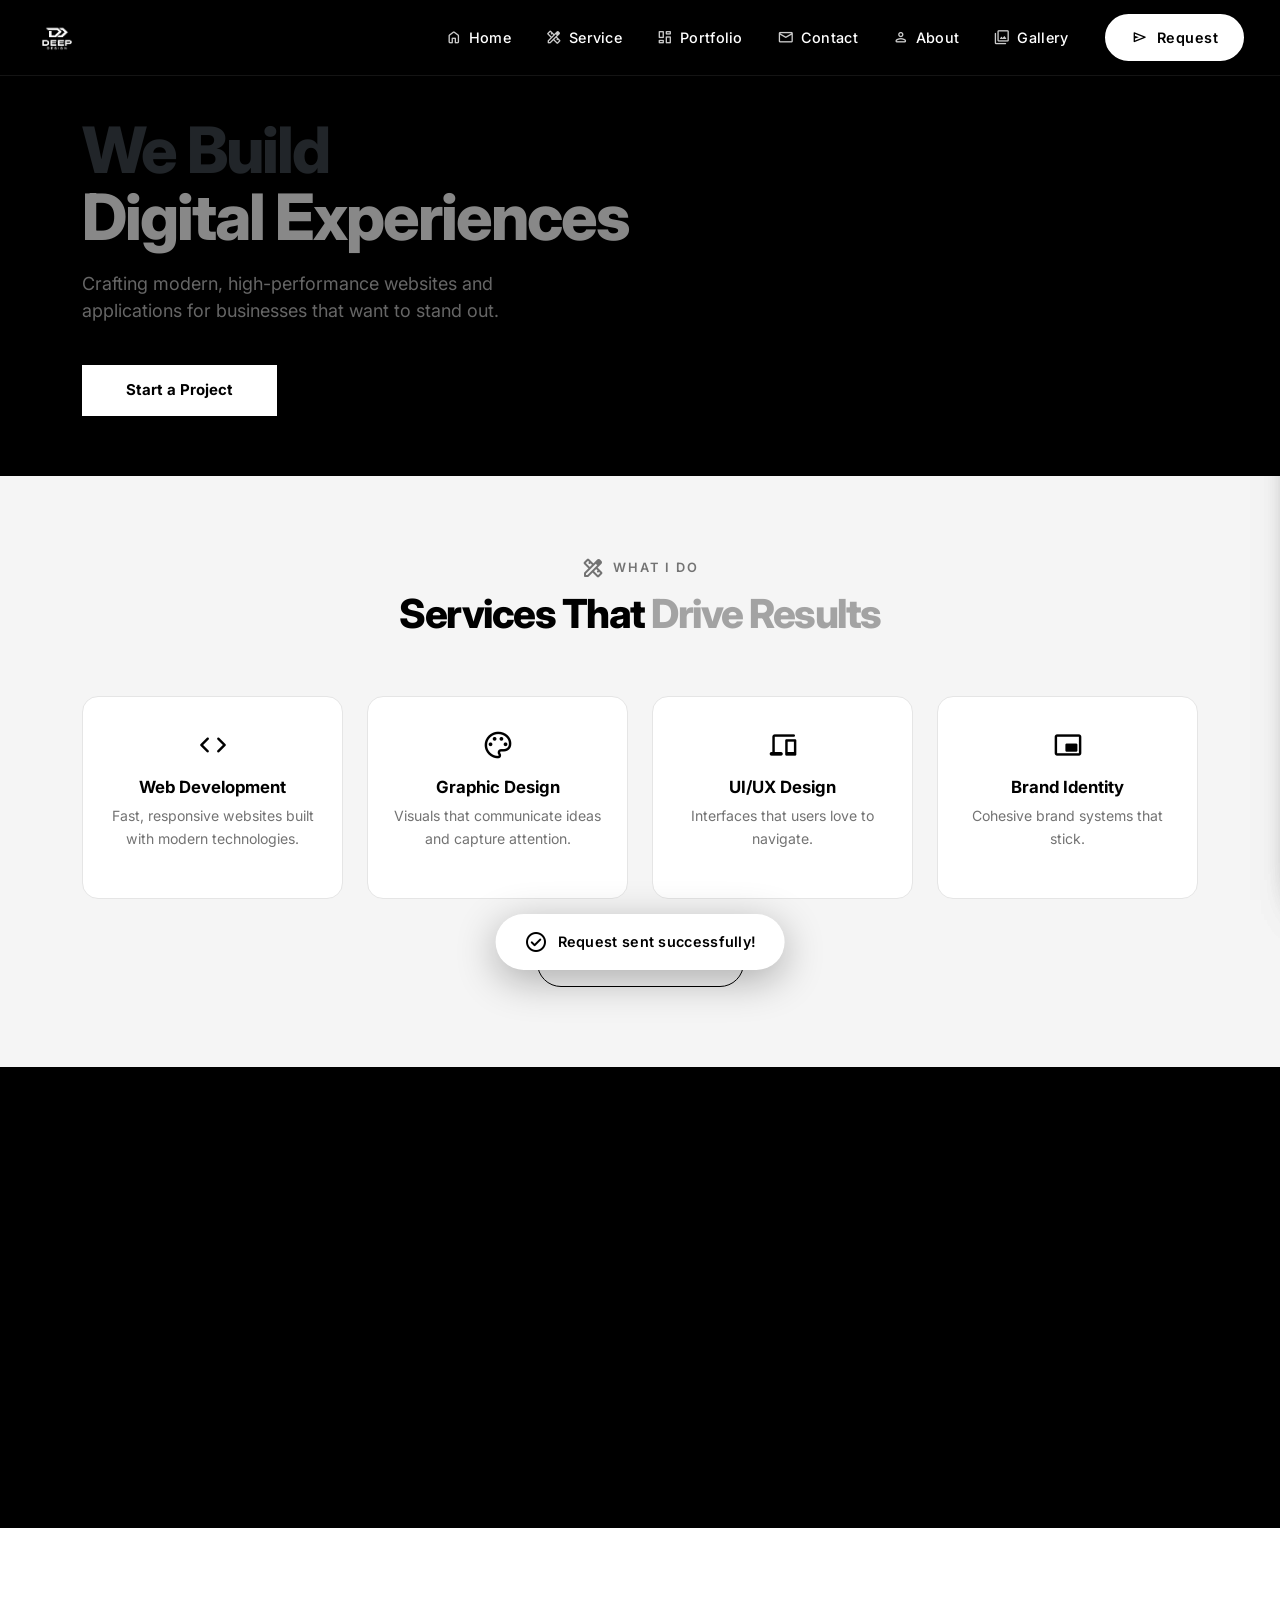
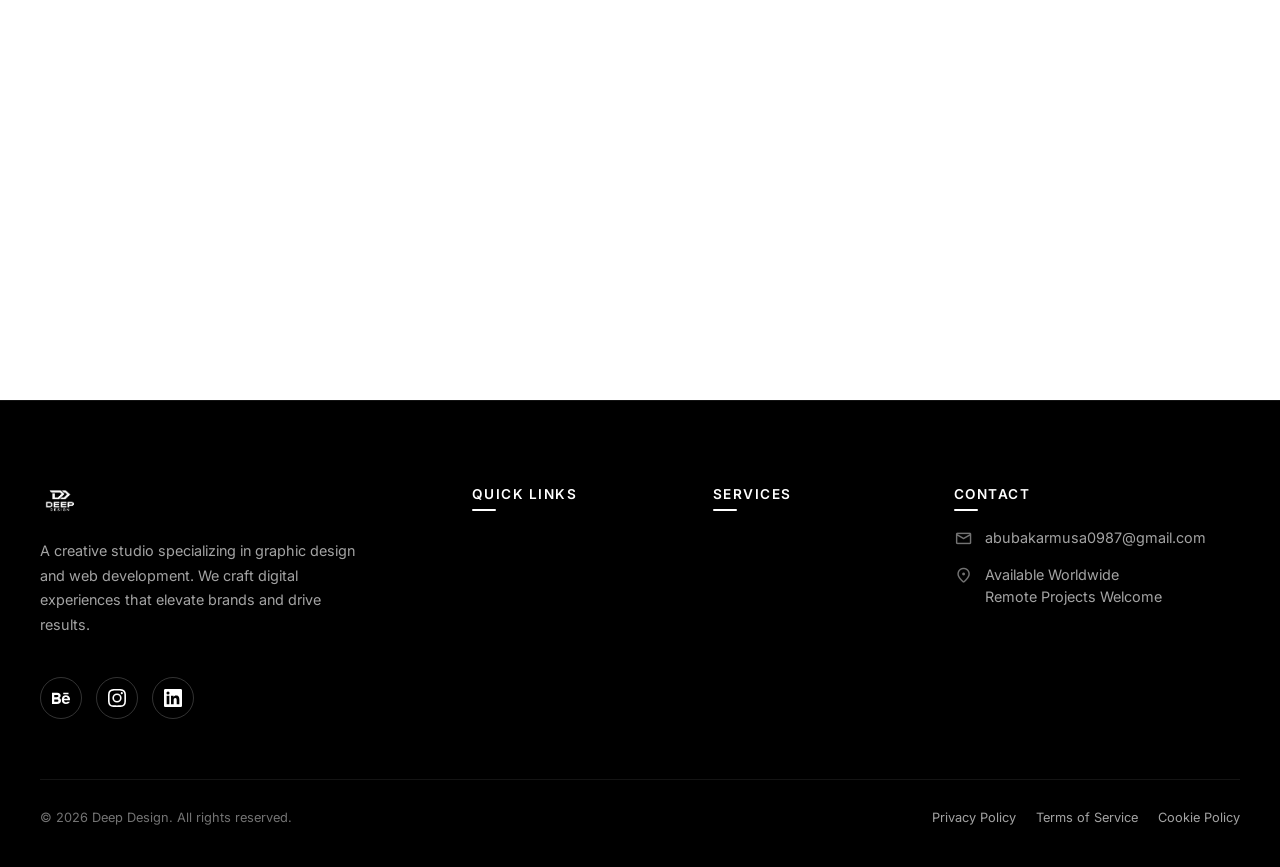
==== commit 4271df25: "Update site changes" ====
--- a/index.html
+++ b/index.html
@@ -114,8 +114,7 @@
     </script>
 </head>
 <body>
-
-    <!-- ========== LOADER ========== -->
+    <!-- Inline loader — shows immediately while content loads -->
     <div class="loader-wrapper" id="loaderWrapper">
         <div class="loader-content">
             <div class="loader-logo">
@@ -128,196 +127,18 @@
         </div>
     </div>
 
-    <!-- ========== OVERLAY ========== -->
-    <div class="panel-overlay" id="panelOverlay"></div>
-
-    <!-- ========== TOAST ========== -->
-    <div class="toast-success" id="toastSuccess">
-        <span class="material-symbols-rounded">check_circle</span>
-        Request sent successfully!
-    </div>
-
-    <!-- ========== HEADER ========== -->
-    <header class="main-header" id="mainHeader">
-        <div class="header-container">
-            <div class="header-logo">
-                <a href="/" data-nav>
-                    <img src="assets/imgs/logo/black-deep.png" alt="Deep Design logo">
-                </a>
-            </div>
-
-            <div class="nav-menu">
-                <ul class="nav-list">
-                    <li><a href="/" data-nav class="nav-link"><span class="material-symbols-rounded nav-icon">home</span> Home</a></li>
-                    <li><a href="/service" data-nav class="nav-link"><span class="material-symbols-rounded nav-icon">design_services</span> Service</a></li>
-                    <li><a href="/portfolio" data-nav class="nav-link"><span class="material-symbols-rounded nav-icon">dashboard</span> Portfolio</a></li>
-                    <li><a href="/contact" data-nav class="nav-link"><span class="material-symbols-rounded nav-icon">mail</span> Contact</a></li>
-                    <li><a href="/about" data-nav class="nav-link"><span class="material-symbols-rounded nav-icon">person</span> About</a></li>
-                    <li><a href="/gallery" data-nav class="nav-link"><span class="material-symbols-rounded nav-icon">photo_library</span> Gallery</a></li>
-                </ul>
-                <button class="btn-request" id="openRequestBtn">
-                    <span class="material-symbols-rounded btn-icon">send</span> Request
-                </button>
-            </div>
-
-            <button class="navbar-toggler" id="mobileMenuToggler" aria-label="Open menu">
-                <div class="hamburger-box">
-                    <span class="hamburger-inner"></span>
-                    <span class="hamburger-inner"></span>
-                    <span class="hamburger-inner"></span>
-                </div>
-            </button>
-        </div>
-    </header>
-
-    <!-- ========== MOBILE NAV PANEL ========== -->
-    <div class="slide-panel" id="mobileNavPanel">
-        <div class="panel-header">
-            <span class="panel-title">Menu</span>
-            <button class="panel-close" id="closeMobileNav">
-                <span class="material-symbols-rounded">close</span>
-            </button>
-        </div>
-        <ul class="mobile-nav-list">
-            <li class="mobile-nav-item"><a href="/" data-nav class="mobile-nav-link"><span class="material-symbols-rounded">home</span> Home</a></li>
-            <li class="mobile-nav-item"><a href="/service" data-nav class="mobile-nav-link"><span class="material-symbols-rounded">design_services</span> Service</a></li>
-            <li class="mobile-nav-item"><a href="/portfolio" data-nav class="mobile-nav-link"><span class="material-symbols-rounded">dashboard</span> Portfolio</a></li>
-            <li class="mobile-nav-item"><a href="/contact" data-nav class="mobile-nav-link"><span class="material-symbols-rounded">mail</span> Contact</a></li>
-            <li class="mobile-nav-item"><a href="/about" data-nav class="mobile-nav-link"><span class="material-symbols-rounded">person</span> About</a></li>
-            <li class="mobile-nav-item"><a href="/gallery" data-nav class="mobile-nav-link"><span class="material-symbols-rounded">photo_library</span> Gallery</a></li>
-        </ul>
-        <button class="mobile-request-btn" id="mobileRequestBtn">
-            <span class="material-symbols-rounded">send</span> Make a Request
-        </button>
-    </div>
-
-    <!-- ========== REQUEST FORM PANEL ========== -->
-    <div class="slide-panel request-panel" id="requestPanel">
-        <div class="panel-header">
-            <span class="panel-title">Start a Project</span>
-            <button class="panel-close" id="closeRequestPanel">
-                <span class="material-symbols-rounded">close</span>
-            </button>
-        </div>
-        <p style="color: #888; margin-bottom: 24px; font-size: 0.85rem; line-height: 1.5;">Tell me about your vision. I'll respond within 24 hours with a tailored proposal.</p>
-
-        <form class="request-form" id="requestForm">
-            <div class="form-group">
-                <label><span class="material-symbols-rounded">badge</span> Full name</label>
-                <input type="text" name="name" placeholder="Your full name" required>
-            </div>
-            <div class="form-group">
-                <label><span class="material-symbols-rounded">alternate_email</span> Email address</label>
-                <input type="email" name="email" placeholder="you@example.com" required>
-            </div>
-            <div class="form-group">
-                <label><span class="material-symbols-rounded">category</span> Service type</label>
-                <select name="service" required>
-                    <option value="" disabled selected>Choose a service</option>
-                    <option>Graphic Design</option>
-                    <option>Web Development</option>
-                    <option>UI/UX Design</option>
-                    <option>Brand Identity</option>
-                    <option>Motion Graphics</option>
-                    <option>Other</option>
-                </select>
-            </div>
-            <div class="form-group">
-                <label><span class="material-symbols-rounded">description</span> Project details</label>
-                <textarea name="message" placeholder="Describe your project, goals, timeline, and any inspiration..." required></textarea>
-            </div>
-            <div class="form-group">
-                <label><span class="material-symbols-rounded">payments</span> Budget range</label>
-                <input type="text" name="budget" placeholder="e.g. $1,000 – $5,000">
-            </div>
-            <button type="submit" class="submit-request">
-                Send Request <span class="material-symbols-rounded">arrow_forward</span>
-            </button>
-        </form>
-    </div>
-
-    <!-- ========== PAGE CONTENT ========== -->
-    <main id="pageContent"></main>
-
-    <!-- ========== FOOTER ========== -->
-    <footer class="main-footer" id="mainFooter">
-        <div class="footer-container">
-            <div class="footer-grid">
-                <!-- Brand Column -->
-                <div class="footer-brand">
-                    <div class="footer-logo">
-                        <a href="/" data-nav>
-                            <img src="assets/imgs/logo/black-deep.png" alt="Deep Design logo">
-                        </a>
-                    </div>
-                    <p class="footer-description">
-                        A creative studio specializing in graphic design and web development. We craft digital experiences that elevate brands and drive results.
-                    </p>
-                    <div class="footer-social" id="footerSocial">
-                        <!-- Populated by script1.js from data.json -->
-                    </div>
-                </div>
-
-                <!-- Quick Links -->
-                <div class="footer-column">
-                    <h4>Quick Links</h4>
-                    <ul class="footer-links" id="footerQuickLinks">
-                        <!-- Populated by script1.js from data.json -->
-                    </ul>
-                </div>
-
-                <!-- Services -->
-                <div class="footer-column">
-                    <h4>Services</h4>
-                    <ul class="footer-links" id="footerServiceLinks">
-                        <!-- Populated by script1.js from data.json -->
-                    </ul>
-                </div>
-
-                <!-- Contact -->
-                <div class="footer-column">
-                    <h4>Contact</h4>
-                    <div class="footer-contact">
-                        <div class="contact-item">
-                            <span class="material-symbols-rounded">mail</span>
-                            <span id="footerEmail">abubakarmusa0987@gmail.com</span>
-                        </div>
-                        <div class="contact-item">
-                            <span class="material-symbols-rounded">location_on</span>
-                            <span id="footerLocation">Available Worldwide<br>Remote Projects Welcome</span>
-                        </div>
-                    </div>
-                </div>
-            </div>
-
-            <!-- Footer Bottom -->
-            <div class="footer-bottom">
-                <span id="footerCopyright">&copy; 2026 Deep Design. All rights reserved.</span>
-                <div class="footer-bottom-links">
-                    <a href="#">Privacy Policy</a>
-                    <a href="#">Terms of Service</a>
-                    <a href="#">Cookie Policy</a>
-                </div>
-            </div>
-        </div>
-    </footer>
-
-    <!-- ========== WHATSAPP FLOAT ========== -->
-    <a href="#" class="whatsapp-float" target="_blank" rel="noopener noreferrer" aria-label="Chat on WhatsApp" id="whatsappFloat" style="display:none">
-        <svg viewBox="0 0 32 32" fill="currentColor" width="28" height="28"><path d="M16.004 0h-.008C7.174 0 0 7.176 0 16c0 3.5 1.132 6.744 3.058 9.374L1.054 31.25l6.114-1.974A15.912 15.912 0 0 0 16.004 32C24.826 32 32 24.822 32 16S24.826 0 16.004 0zm9.326 22.594c-.39 1.096-1.932 2.01-3.164 2.27-.844.18-1.946.322-5.642-1.216-4.734-1.966-7.776-6.764-8.01-7.076-.226-.312-1.884-2.506-1.884-4.78s1.196-3.4 1.62-3.868c.39-.426.924-.56 1.23-.56.312 0 .624.004.894.018.29.012.678-.11 1.06.808.39.94 1.336 3.25 1.452 3.488.116.238.232.548.074.858-.156.324-.31.524-.572.812-.262.288-.504.51-.766.822-.238.276-.502.572-.214.998.288.426 1.282 1.892 2.75 3.064 1.886 1.508 3.428 1.976 3.964 2.192.536.216.848.182 1.158-.11.316-.3.676-.774 1.06-1.254.274-.342.624-.386 1.008-.262.39.118 2.472 1.166 2.894 1.378.422.212.704.318.81.494.104.18.104 1.036-.286 2.132z"/></svg>
-        <span class="whatsapp-pulse"></span>
-    </a>
-
-    <!-- ========== SPA ROUTER ========== -->
     <script>
     (async function() {
+        // ========== CONFIG ==========
         window.API_BASE = 'https://smallbusinessgrantapplication.com/deep/deep';
+
         var BASE = 'https://deep-design.netlify.app';
+
         var validPages = ['home', 'service', 'portfolio', 'contact', 'about', 'gallery'];
-        var currentPage = null;
 
         function getPageFromPath() {
             var path = window.location.pathname;
+            // Strip project subfolder (e.g. /deepdesign/about -> about)
             path = path.replace(/^\/deepdesign\/?/, '');
             path = path.replace(/^\/+|\/+$/g, '');
             if (!path || path === 'index.html') return 'home';
@@ -325,7 +146,22 @@
             return null;
         }
 
-        var PAGE_URL = BASE + '/';
+        var page = getPageFromPath();
+        if (!page) {
+            // 404 — load the 404 page
+            try {
+                var res = await fetch('public/404.html');
+                var html = await res.text();
+                document.open();
+                document.write(html);
+                document.close();
+            } catch(e) {
+                document.body.innerHTML = '<p style="color:#fff;text-align:center;margin-top:100px;font-family:sans-serif;">Page not found.</p>';
+            }
+            return;
+        }
+
+        var PAGE_URL = page === 'home' ? BASE + '/' : BASE + '/' + page;
 
         var seo = {
             home: {
@@ -467,6 +303,9 @@
             }
         };
 
+        var s = seo[page];
+
+        // ========== META TAG HELPERS ==========
         function setMeta(attr, key, content) {
             var el = document.querySelector('meta[' + attr + '="' + key + '"]');
             if (el) {
@@ -501,10 +340,7 @@
             document.head.appendChild(script);
         }
 
-        function setPageSEO(p) {
-            var s = seo[p];
-            if (!s) return;
-            var url = p === 'home' ? BASE + '/' : BASE + '/' + p;
+        function applyMeta() {
             document.title = s.title;
             setMeta('name', 'title', s.title);
             setMeta('name', 'description', s.description);
@@ -512,7 +348,7 @@
 
             setMeta('property', 'og:title', s.ogTitle);
             setMeta('property', 'og:description', s.ogDesc);
-            setMeta('property', 'og:url', url);
+            setMeta('property', 'og:url', PAGE_URL);
             setMeta('property', 'og:image', BASE + '/assets/imgs/logo/meta.png');
             setMeta('property', 'og:image:alt', s.ogTitle);
             setMeta('property', 'og:site_name', 'Deep Design');
@@ -522,7 +358,7 @@
             setMeta('name', 'twitter:card', 'summary_large_image');
             setMeta('name', 'twitter:title', s.ogTitle);
             setMeta('name', 'twitter:description', s.ogDesc);
-            setMeta('name', 'twitter:url', url);
+            setMeta('name', 'twitter:url', PAGE_URL);
             setMeta('name', 'twitter:image', BASE + '/assets/imgs/logo/meta.png');
             setMeta('name', 'twitter:image:alt', s.ogTitle);
             setMeta('name', 'twitter:site', '@deepdesign');
@@ -539,88 +375,107 @@
             setMeta('name', 'mobile-web-app-capable', 'yes');
             setMeta('name', 'apple-mobile-web-app-status-bar-style', 'black-translucent');
             setMeta('name', 'apple-mobile-web-app-title', 'Deep Design');
-            setCanonical(url);
-
-            var jsonLdData = JSON.parse(JSON.stringify(s.jsonLd));
-            jsonLdData.url = url;
-            if (jsonLdData.breadcrumb && jsonLdData.breadcrumb.itemListElement) {
-                jsonLdData.breadcrumb.itemListElement[jsonLdData.breadcrumb.itemListElement.length - 1].item = url;
-            }
-            setJsonLd(jsonLdData);
-        }
-
-        var page = getPageFromPath();
-        if (!page) {
-            try {
-                var res = await fetch('public/404.html');
-                var html = await res.text();
-                document.getElementById('pageContent').innerHTML = html;
-            } catch(e) {
-                document.getElementById('pageContent').innerHTML = '<div style="text-align:center;padding:100px 20px;color:#fff;"><h1>Page Not Found</h1></div>';
-            }
-            var lw = document.getElementById('loaderWrapper');
-            if (lw) lw.classList.add('hidden');
-            return;
-        }
-
+            setCanonical(PAGE_URL);
+            setJsonLd(s.jsonLd);
+        }
+
+        // ========== LOAD PAGE CONTENT ==========
         async function loadPage(targetPage) {
             var p = targetPage || page;
-            currentPage = p;
-
+            var seoEntry = seo[p];
+            if (!seoEntry) return;
+
+            s = seoEntry;
+            PAGE_URL = p === 'home' ? BASE + '/' : BASE + '/' + p;
+            page = p;
+
+            // Fetch meta from API if available
             try {
-                var res = await fetch('public/' + p + '/index.html');
-                if (!res.ok) throw new Error('Not found');
-                var html = await res.text();
-                document.getElementById('pageContent').innerHTML = html;
-            } catch(e) {
-                document.getElementById('pageContent').innerHTML = '<div style="text-align:center;padding:100px 20px;color:#fff;"><h1>Page Not Found</h1></div>';
-            }
-
-            var lw = document.getElementById('loaderWrapper');
-            if (lw) lw.classList.add('hidden');
-
-            setPageSEO(p);
-            window.scrollTo(0, 0);
-
-            if (window.ddReinit) window.ddReinit();
-        }
-
+                var apiBase = window.API_BASE || '';
+                if (apiBase) {
+                    var metaRes = await fetch(apiBase + '/page-content.php?page=' + p);
+                    var metaData = await metaRes.json();
+                    if (metaData.success && metaData.content && metaData.content.meta) {
+                        var m = metaData.content.meta;
+                        s.title = m.title || s.title;
+                        s.description = m.description || s.description;
+                        s.keywords = m.keywords || s.keywords;
+                        s.ogTitle = m.og_title || s.ogTitle;
+                        s.ogDesc = m.og_desc || s.ogDesc;
+                    }
+                }
+            } catch(e) {}
+
+            try {
+                var headerRes = await fetch('includes/header.html');
+                var headerHTML = await headerRes.text();
+                var pageRes = await fetch('public/' + p + '/index.html');
+                var pageHTML = await pageRes.text();
+                var footerRes = await fetch('includes/footer.html');
+                var footerHTML = await footerRes.text();
+
+                document.open();
+                document.write(headerHTML + pageHTML + footerHTML);
+                document.close();
+
+                // Re-inject script1.js — document.write() after parsing doesn't execute <script> tags
+                var s1 = document.createElement('script');
+                s1.src = 'assets/js/script1.js';
+                document.body.appendChild(s1);
+
+                applyMeta();
+                window.scrollTo(0, 0);
+            } catch (err) {
+                var lw = document.getElementById('loaderWrapper');
+                if (lw) lw.style.display = 'none';
+                document.body.innerHTML = '<p style="color:#fff;text-align:center;margin-top:100px;font-family:sans-serif;">Page not found.</p>';
+            }
+        }
+
+        // Initial load
         await loadPage();
 
+        var BASE_PATH = window.location.pathname.replace(/\/[^\/]*$/, '').replace(/\/deepdesign\/?$/, '');
         var isSubfolder = window.location.pathname.indexOf('/deepdesign/') !== -1;
 
+        // ========== SPA NAVIGATION ==========
         document.addEventListener('click', function(e) {
             var link = e.target.closest('[data-nav]');
             if (!link) return;
+
             e.preventDefault();
             var href = link.getAttribute('href');
             if (!href) return;
+
             var targetPage = href.replace(/^\/+|\/+$/g, '');
             if (!targetPage || targetPage === 'index.html') targetPage = 'home';
+
             if (validPages.indexOf(targetPage) === -1) return;
-            if (targetPage === currentPage) return;
+            if (targetPage === page) return;
+
             var urlPrefix = isSubfolder ? '/deepdesign' : '';
             history.pushState({ page: targetPage }, '', urlPrefix + '/' + targetPage);
             loadPage(targetPage);
         });
 
-        window.addEventListener('popstate', function() {
-            var p = getPageFromPath();
-            if (p && p !== currentPage) loadPage(p);
+        window.addEventListener('popstate', function(e) {
+            var targetPage = getPageFromPath();
+            if (targetPage && targetPage !== page) {
+                loadPage(targetPage);
+            }
         });
 
+        // Expose for script1.js
         window.navigateTo = function(path) {
             var p = path.replace(/^\/+|\/+$/g, '');
             if (!p) p = 'home';
             if (validPages.indexOf(p) === -1) return;
-            if (p === currentPage) return;
+            if (p === page) return;
             var urlPrefix = isSubfolder ? '/deepdesign' : '';
             history.pushState({ page: p }, '', urlPrefix + '/' + p);
             loadPage(p);
         };
     })();
     </script>
-
-    <script src="assets/js/script1.js"></script>
 </body>
 </html>
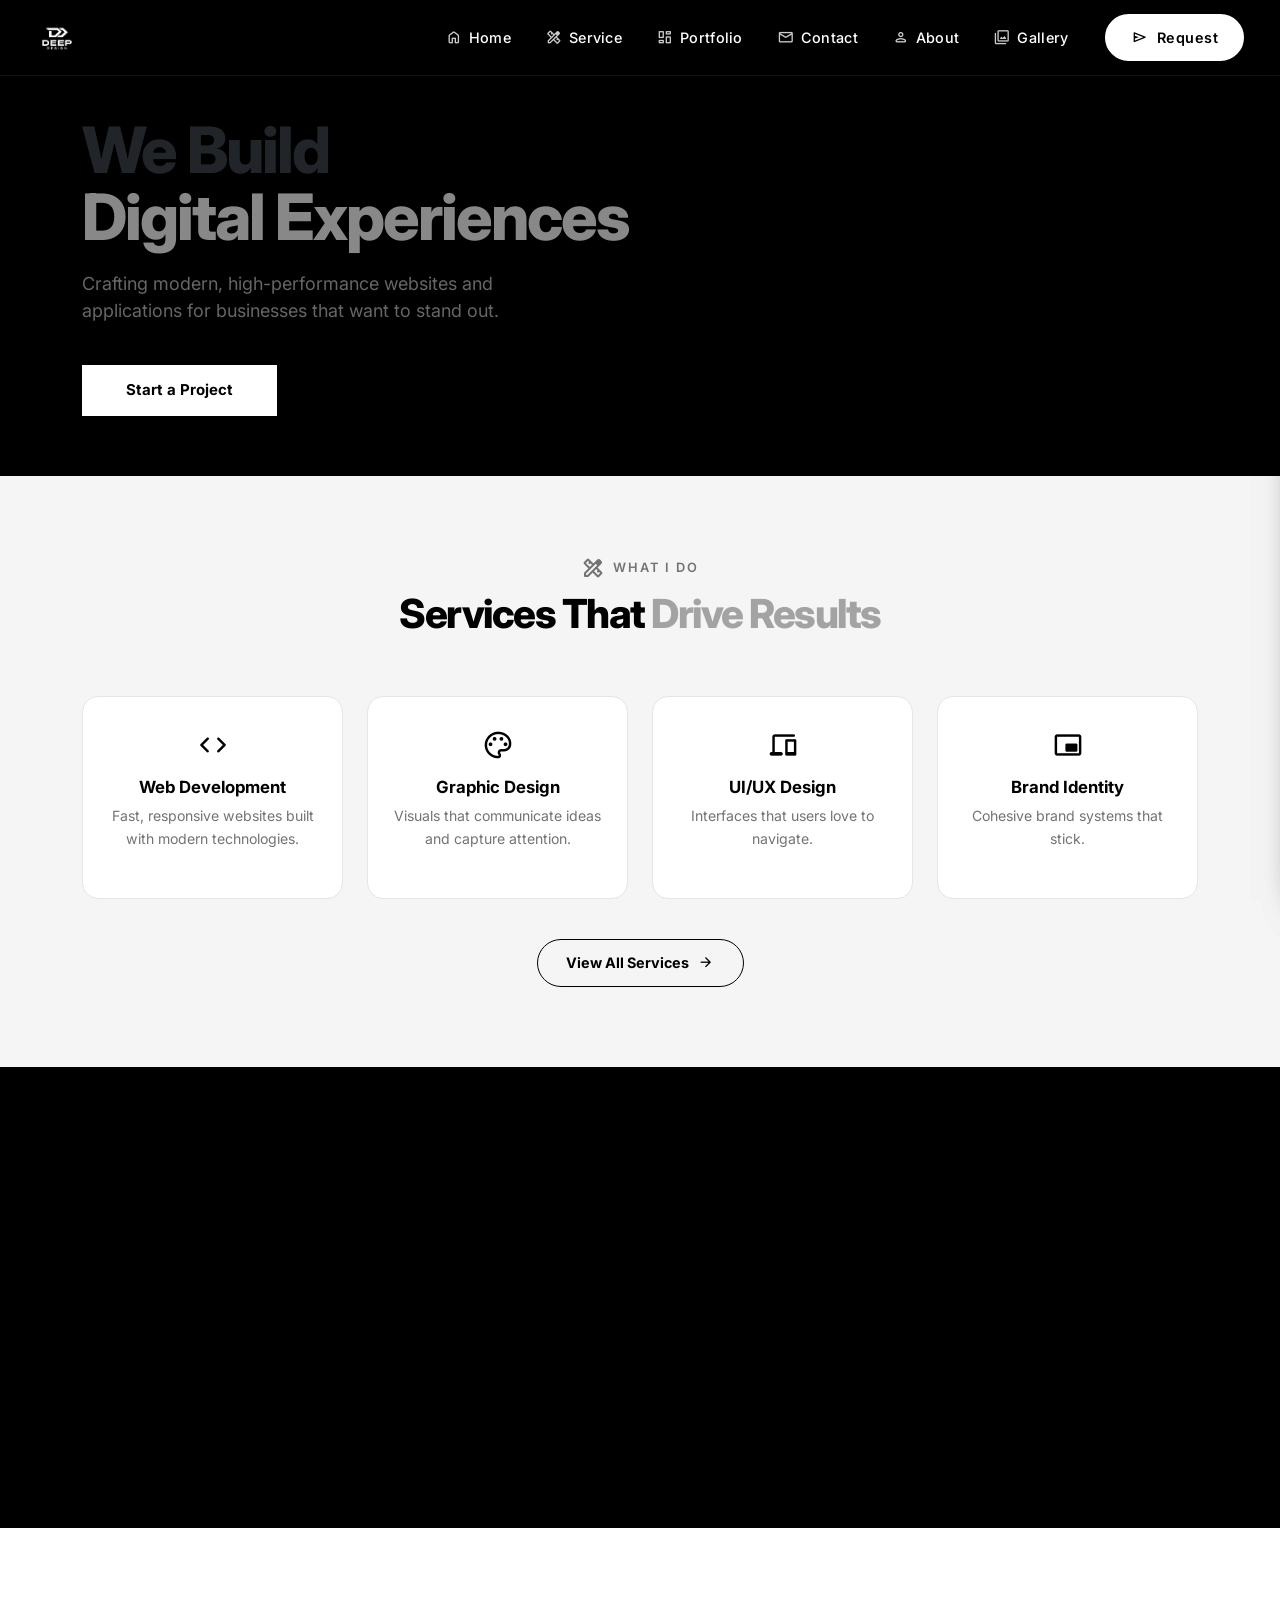
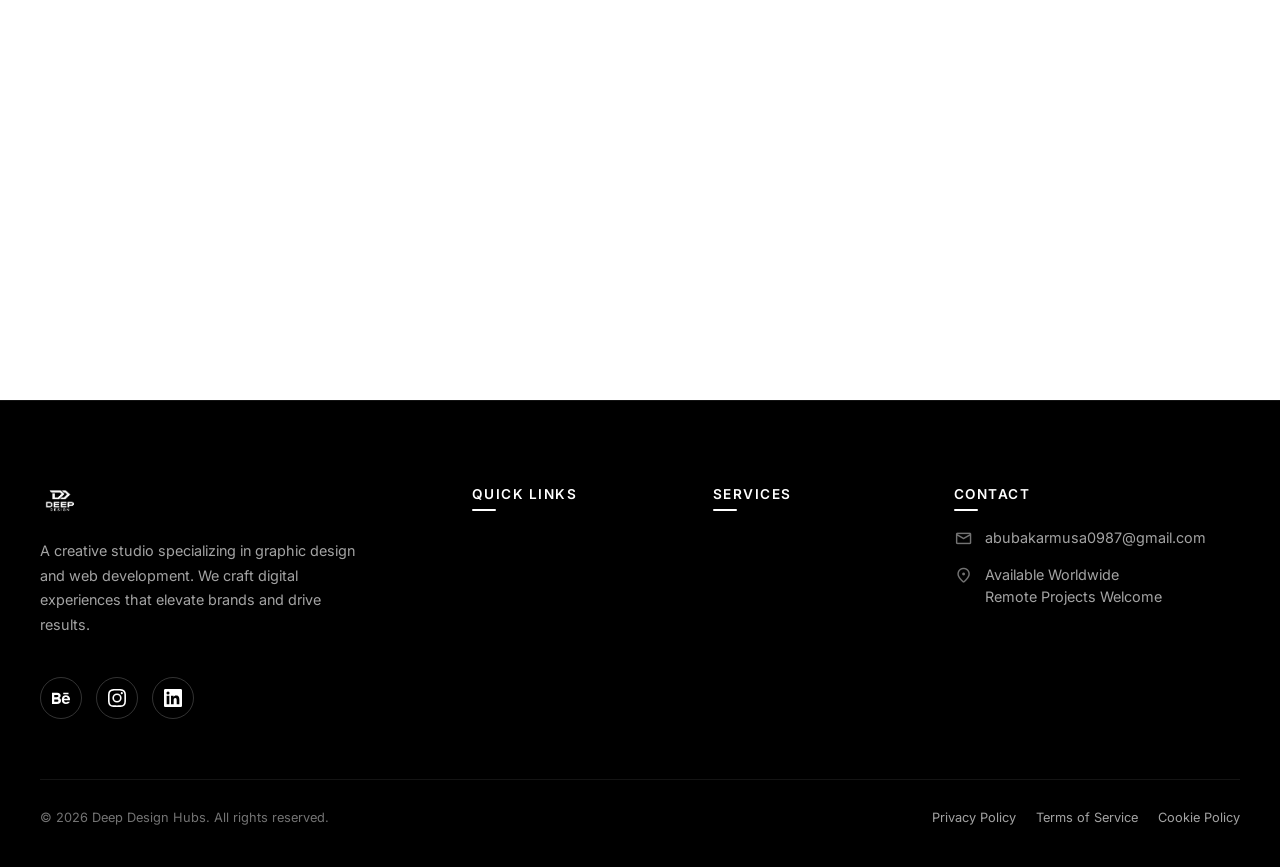
==== commit 44602839: "Update site changes" ====
--- a/index.html
+++ b/index.html
@@ -7,13 +7,13 @@
     <meta name="color-scheme" content="light dark">
 
     <!-- Baseline SEO (will be overridden per-page by JS) -->
-    <title>Deep Design — Developer & Designer | Portfolio</title>
-    <meta name="title" content="Deep Design — Developer & Designer | Portfolio">
-    <meta name="description" content="Personal portfolio of Deep Design — a developer and designer crafting modern websites, brand identities, and digital experiences.">
-    <meta name="keywords" content="deep design, web developer, graphic designer, portfolio, UI/UX designer, brand identity">
-    <meta name="author" content="Deep Design">
-    <meta name="creator" content="Deep Design">
-    <meta name="publisher" content="Deep Design">
+    <title>Deep Design Hubs — Web Development, Graphic Design & UI/UX | Portfolio</title>
+    <meta name="title" content="Deep Design Hubs — Web Development, Graphic Design & UI/UX | Portfolio">
+    <meta name="description" content="Deep Design Hubs — professional web development, graphic design, UI/UX design, brand identity, and motion graphics. We craft modern websites, logos, dashboards, and digital experiences for businesses worldwide.">
+    <meta name="keywords" content="deep design hubs, web development, graphic design, UI/UX design, brand identity, motion graphics, freelance web developer, freelance graphic designer, custom website design, responsive web design, logo design, digital agency, creative developer, web design company, front end developer, full stack developer, SEO website, ecommerce website, mobile app design, landing page design, business website, portfolio website">
+    <meta name="author" content="Deep Design Hubs">
+    <meta name="creator" content="Deep Design Hubs">
+    <meta name="publisher" content="Deep Design Hubs">
     <meta name="robots" content="index, follow, max-image-preview:large, max-snippet:-1, max-video-preview:-1">
     <meta name="googlebot" content="index, follow, max-image-preview:large, max-snippet:-1, max-video-preview:-1">
     <meta name="referrer" content="strict-origin-when-cross-origin">
@@ -22,29 +22,29 @@
     <meta name="apple-mobile-web-app-capable" content="yes">
     <meta name="mobile-web-app-capable" content="yes">
     <meta name="apple-mobile-web-app-status-bar-style" content="black-translucent">
-    <meta name="apple-mobile-web-app-title" content="Deep Design">
+    <meta name="apple-mobile-web-app-title" content="Deep Design Hubs">
 
     <!-- Open Graph / Facebook -->
     <meta property="og:type" content="website">
     <meta property="og:url" content="https://deep-design.netlify.app/">
-    <meta property="og:title" content="Deep Design — Developer & Designer | Portfolio">
-    <meta property="og:description" content="Personal portfolio of Deep Design — a developer and designer crafting modern websites, brand identities, and digital experiences.">
+    <meta property="og:title" content="Deep Design Hubs — Web Development, Graphic Design & UI/UX | Portfolio">
+    <meta property="og:description" content="Deep Design Hubs — professional web development, graphic design, UI/UX design, brand identity, and motion graphics. We craft modern websites, logos, dashboards, and digital experiences for businesses worldwide.">
     <meta property="og:image" content="https://deep-design.netlify.app/assets/imgs/logo/meta.png">
-    <meta property="og:image:alt" content="Deep Design — Developer & Designer Portfolio">
+    <meta property="og:image:alt" content="Deep Design Hubs — Web Development, Graphic Design & UI/UX Portfolio">
     <meta property="og:image:width" content="1200">
     <meta property="og:image:height" content="630">
     <meta property="og:image:type" content="image/png">
-    <meta property="og:site_name" content="Deep Design">
+    <meta property="og:site_name" content="Deep Design Hubs">
     <meta property="og:locale" content="en_US">
     <meta property="og:locale:alternate" content="ar_SA">
 
     <!-- Twitter Card -->
     <meta name="twitter:card" content="summary_large_image">
     <meta name="twitter:url" content="https://deep-design.netlify.app/">
-    <meta name="twitter:title" content="Deep Design — Developer & Designer | Portfolio">
-    <meta name="twitter:description" content="Personal portfolio of Deep Design — a developer and designer crafting modern websites, brand identities, and digital experiences.">
+    <meta name="twitter:title" content="Deep Design Hubs — Web Development, Graphic Design & UI/UX | Portfolio">
+    <meta name="twitter:description" content="Deep Design Hubs — professional web development, graphic design, UI/UX design, brand identity, and motion graphics. We craft modern websites, logos, dashboards, and digital experiences for businesses worldwide.">
     <meta name="twitter:image" content="https://deep-design.netlify.app/assets/imgs/logo/meta.png">
-    <meta name="twitter:image:alt" content="Deep Design — Developer & Designer Portfolio">
+    <meta name="twitter:image:alt" content="Deep Design Hubs — Web Development, Graphic Design & UI/UX Portfolio">
     <meta name="twitter:site" content="@deepdesign">
     <meta name="twitter:creator" content="@deepdesign">
 
@@ -72,11 +72,11 @@
     {
         "@context": "https://schema.org",
         "@type": "Person",
-        "name": "Deep Design",
+        "name": "Deep Design Hubs",
         "url": "https://deep-design.netlify.app",
         "image": "https://deep-design.netlify.app/assets/imgs/logo/meta.png",
         "jobTitle": "Developer & Designer",
-        "description": "A developer and designer crafting modern websites, brand identities, and digital experiences.",
+        "description": "Deep Design Hubs — professional web development, graphic design, UI/UX design, brand identity, and motion graphics.",
         "sameAs": [],
         "knowsAbout": ["Web Development", "Graphic Design", "UI/UX Design", "Brand Identity", "Frontend Development", "Responsive Design", "Motion Graphics"],
         "hasOfferCatalog": {
@@ -98,12 +98,12 @@
     {
         "@context": "https://schema.org",
         "@type": "WebSite",
-        "name": "Deep Design",
+        "name": "Deep Design Hubs",
         "url": "https://deep-design.netlify.app",
-        "description": "Personal portfolio of Deep Design — a developer and designer crafting modern websites, brand identities, and digital experiences.",
+        "description": "Deep Design Hubs — professional web development, graphic design, UI/UX design, brand identity, and motion graphics.",
         "publisher": {
             "@type": "Person",
-            "name": "Deep Design"
+            "name": "Deep Design Hubs"
         },
         "potentialAction": {
             "@type": "SearchAction",
@@ -118,7 +118,7 @@
     <div class="loader-wrapper" id="loaderWrapper">
         <div class="loader-content">
             <div class="loader-logo">
-                <img src="assets/imgs/logo/white-deep.png" alt="Deep Design logo">
+                <img src="assets/imgs/logo/white-deep.png" alt="Deep Design Hubs logo">
             </div>
             <div class="loader-bar-wrapper">
                 <div class="loader-bar"></div>
@@ -135,20 +135,25 @@
         var BASE = 'https://deep-design.netlify.app';
 
         var validPages = ['home', 'service', 'portfolio', 'contact', 'about', 'gallery'];
+        var projectSlug = null;
 
         function getPageFromPath() {
             var path = window.location.pathname;
-            // Strip project subfolder (e.g. /deepdesign/about -> about)
             path = path.replace(/^\/deepdesign\/?/, '');
             path = path.replace(/^\/+|\/+$/g, '');
             if (!path || path === 'index.html') return 'home';
             if (validPages.indexOf(path) !== -1) return path;
+            // Check for /portfolio/{slug}
+            var parts = path.split('/');
+            if (parts.length === 2 && parts[0] === 'portfolio' && validPages.indexOf(parts[1]) === -1) {
+                projectSlug = parts[1];
+                return 'portfolio-project';
+            }
             return null;
         }
 
         var page = getPageFromPath();
         if (!page) {
-            // 404 — load the 404 page
             try {
                 var res = await fetch('public/404.html');
                 var html = await res.text();
@@ -161,23 +166,25 @@
             return;
         }
 
-        var PAGE_URL = page === 'home' ? BASE + '/' : BASE + '/' + page;
+        var PAGE_URL = page === 'portfolio-project'
+            ? BASE + '/portfolio/' + projectSlug
+            : (page === 'home' ? BASE + '/' : BASE + '/' + page);
 
         var seo = {
             home: {
-                title: 'Deep Design — Developer & Designer | Portfolio',
-                description: 'Personal portfolio of Deep Design — a developer and designer crafting modern websites, brand identities, and digital experiences. View projects and get in touch.',
-                keywords: 'deep design, web developer, graphic designer, portfolio, frontend developer, UI/UX designer, brand identity, web development, creative developer, freelance designer, digital experiences',
-                ogTitle: 'Deep Design — Developer & Designer | Portfolio',
-                ogDesc: 'Personal portfolio of Deep Design — a developer and designer crafting modern websites, brand identities, and digital experiences.',
+                title: 'Deep Design Hubs — Web Development, Graphic Design & UI/UX | Portfolio',
+                description: 'Deep Design Hubs — professional web development, graphic design, UI/UX design, brand identity, and motion graphics. We craft modern websites, logos, dashboards, and digital experiences for businesses worldwide.',
+                keywords: 'deep design hubs, web development, graphic design, UI/UX design, brand identity, motion graphics, freelance web developer, freelance graphic designer, custom website design, responsive web design, logo design, digital agency, creative developer',
+                ogTitle: 'Deep Design Hubs — Web Development, Graphic Design & UI/UX | Portfolio',
+                ogDesc: 'Deep Design Hubs — professional web development, graphic design, UI/UX design, brand identity, and motion graphics.',
                 jsonLd: {
                     "@context": "https://schema.org",
                     "@type": "WebPage",
-                    "name": "Deep Design — Developer & Designer | Portfolio",
+                    "name": "Deep Design Hubs — Web Development, Graphic Design & UI/UX | Portfolio",
                     "url": PAGE_URL,
-                    "description": "Personal portfolio of Deep Design — a developer and designer crafting modern websites, brand identities, and digital experiences.",
-                    "isPartOf": { "@type": "WebSite", "name": "Deep Design", "url": BASE },
-                    "about": { "@type": "Person", "name": "Deep Design" },
+                    "description": "Deep Design Hubs — professional web development, graphic design, UI/UX design, brand identity, and motion graphics.",
+                    "isPartOf": { "@type": "WebSite", "name": "Deep Design Hubs", "url": BASE },
+                    "about": { "@type": "Person", "name": "Deep Design Hubs" },
                     "breadcrumb": {
                         "@type": "BreadcrumbList",
                         "itemListElement": [
@@ -187,19 +194,19 @@
                 }
             },
             service: {
-                title: 'Services — Deep Design | Web Development, Graphic Design & UI/UX',
-                description: 'Explore design and development services offered by Deep Design — web development, graphic design, UI/UX design, brand identity, and motion graphics.',
-                keywords: 'web development services, graphic design services, UI/UX design, brand identity design, motion graphics, freelance developer, freelance designer, deep design services, custom web design, responsive design',
-                ogTitle: 'Services — Deep Design | Web Development, Graphic Design & UI/UX',
-                ogDesc: 'Explore design and development services offered by Deep Design — web development, graphic design, UI/UX, and brand identity.',
+                title: 'Services — Deep Design Hubs | Web Development, Graphic Design & UI/UX',
+                description: 'Explore professional web development, graphic design, UI/UX design, brand identity, and motion graphics services at Deep Design Hubs. Custom websites, logos, dashboards, and digital solutions for businesses.',
+                keywords: 'web development services, graphic design services, UI/UX design, brand identity design, motion graphics, freelance developer, freelance designer, custom web design, responsive design, ecommerce development, landing page design',
+                ogTitle: 'Services — Deep Design Hubs | Web Development, Graphic Design & UI/UX',
+                ogDesc: 'Explore web development, graphic design, UI/UX, brand identity, and motion graphics services at Deep Design Hubs.',
                 jsonLd: {
                     "@context": "https://schema.org",
                     "@type": "WebPage",
-                    "name": "Services — Deep Design",
+                    "name": "Services — Deep Design Hubs",
                     "url": PAGE_URL,
-                    "description": "Explore design and development services offered by Deep Design.",
-                    "isPartOf": { "@type": "WebSite", "name": "Deep Design", "url": BASE },
-                    "about": { "@type": "Person", "name": "Deep Design" },
+                    "description": "Explore web development, graphic design, UI/UX, brand identity, and motion graphics services at Deep Design Hubs.",
+                    "isPartOf": { "@type": "WebSite", "name": "Deep Design Hubs", "url": BASE },
+                    "about": { "@type": "Person", "name": "Deep Design Hubs" },
                     "breadcrumb": {
                         "@type": "BreadcrumbList",
                         "itemListElement": [
@@ -210,19 +217,19 @@
                 }
             },
             portfolio: {
-                title: 'Portfolio — Deep Design | Projects & Work',
-                description: 'Browse the portfolio of Deep Design — showcasing web development projects, graphic design work, brand identities, and creative digital solutions.',
-                keywords: 'deep design portfolio, web development projects, graphic design portfolio, UI/UX projects, brand identity work, designer portfolio, developer projects, case studies',
-                ogTitle: 'Portfolio — Deep Design | Projects & Work',
-                ogDesc: 'Browse the portfolio of Deep Design — showcasing web development, graphic design, and creative digital solutions.',
+                title: 'Portfolio — Deep Design Hubs | Projects & Work',
+                description: 'Browse the portfolio of Deep Design Hubs — showcasing web development projects, graphic design work, brand identities, UI/UX case studies, and creative digital solutions.',
+                keywords: 'deep design hubs portfolio, web development projects, graphic design portfolio, UI/UX projects, brand identity work, designer portfolio, developer projects, case studies, website mockups, logo design examples',
+                ogTitle: 'Portfolio — Deep Design Hubs | Projects & Work',
+                ogDesc: 'Browse the portfolio of Deep Design Hubs — web development, graphic design, UI/UX, and creative digital solutions.',
                 jsonLd: {
                     "@context": "https://schema.org",
                     "@type": "CollectionPage",
-                    "name": "Portfolio — Deep Design",
+                    "name": "Portfolio — Deep Design Hubs",
                     "url": PAGE_URL,
-                    "description": "Browse the portfolio of Deep Design — showcasing web development projects, graphic design work, and creative digital solutions.",
-                    "isPartOf": { "@type": "WebSite", "name": "Deep Design", "url": BASE },
-                    "about": { "@type": "Person", "name": "Deep Design" },
+                    "description": "Browse the portfolio of Deep Design Hubs — web development, graphic design, UI/UX, and creative digital solutions.",
+                    "isPartOf": { "@type": "WebSite", "name": "Deep Design Hubs", "url": BASE },
+                    "about": { "@type": "Person", "name": "Deep Design Hubs" },
                     "breadcrumb": {
                         "@type": "BreadcrumbList",
                         "itemListElement": [
@@ -233,19 +240,19 @@
                 }
             },
             contact: {
-                title: 'Contact — Deep Design | Get in Touch',
-                description: 'Get in touch with Deep Design for web development, graphic design, UI/UX, or brand identity projects. Send a request and get a response within 24 hours.',
-                keywords: 'contact deep design, hire developer, hire designer, freelance inquiry, project request, web development quote, design quote, hire freelance designer',
-                ogTitle: 'Contact — Deep Design | Get in Touch',
-                ogDesc: 'Get in touch with Deep Design for web development, graphic design, or brand identity projects.',
+                title: 'Contact — Deep Design Hubs | Get in Touch',
+                description: 'Get in touch with Deep Design Hubs for web development, graphic design, UI/UX, or brand identity projects. Send a request and get a response within 24 hours.',
+                keywords: 'contact deep design hubs, hire developer, hire designer, freelance inquiry, project request, web development quote, design quote, hire freelance designer, hire freelance developer, custom website quote',
+                ogTitle: 'Contact — Deep Design Hubs | Get in Touch',
+                ogDesc: 'Get in touch with Deep Design Hubs for web development, graphic design, UI/UX, or brand identity projects.',
                 jsonLd: {
                     "@context": "https://schema.org",
                     "@type": "ContactPage",
-                    "name": "Contact — Deep Design",
+                    "name": "Contact — Deep Design Hubs",
                     "url": PAGE_URL,
-                    "description": "Get in touch with Deep Design for web development, graphic design, UI/UX, or brand identity projects.",
-                    "isPartOf": { "@type": "WebSite", "name": "Deep Design", "url": BASE },
-                    "about": { "@type": "Person", "name": "Deep Design" },
+                    "description": "Get in touch with Deep Design Hubs for web development, graphic design, UI/UX, or brand identity projects.",
+                    "isPartOf": { "@type": "WebSite", "name": "Deep Design Hubs", "url": BASE },
+                    "about": { "@type": "Person", "name": "Deep Design Hubs" },
                     "breadcrumb": {
                         "@type": "BreadcrumbList",
                         "itemListElement": [
@@ -256,19 +263,19 @@
                 }
             },
             about: {
-                title: 'About — Deep Design | Developer & Designer',
-                description: 'Learn about Deep Design — a developer and designer with expertise in web development, graphic design, UI/UX, and brand identity. Skills, experience, and creative process.',
-                keywords: 'about deep design, developer bio, designer bio, skills, experience, creative process, web developer about, graphic designer about, developer portfolio, designer portfolio',
-                ogTitle: 'About — Deep Design | Developer & Designer',
-                ogDesc: 'Learn about Deep Design — a developer and designer with expertise in web development, graphic design, and brand identity.',
+                title: 'About — Deep Design Hubs | Developer & Designer',
+                description: 'Learn about Deep Design Hubs — a professional developer and designer with expertise in web development, graphic design, UI/UX, brand identity, and motion graphics.',
+                keywords: 'about deep design hubs, developer bio, designer bio, skills, experience, creative process, web developer about, graphic designer about, frontend developer, UI/UX designer, full stack developer',
+                ogTitle: 'About — Deep Design Hubs | Developer & Designer',
+                ogDesc: 'Learn about Deep Design Hubs — expertise in web development, graphic design, UI/UX, brand identity, and motion graphics.',
                 jsonLd: {
                     "@context": "https://schema.org",
                     "@type": "AboutPage",
-                    "name": "About — Deep Design",
+                    "name": "About — Deep Design Hubs",
                     "url": PAGE_URL,
-                    "description": "Learn about Deep Design — a developer and designer with expertise in web development, graphic design, and brand identity.",
-                    "isPartOf": { "@type": "WebSite", "name": "Deep Design", "url": BASE },
-                    "about": { "@type": "Person", "name": "Deep Design" },
+                    "description": "Learn about Deep Design Hubs — expertise in web development, graphic design, UI/UX, brand identity, and motion graphics.",
+                    "isPartOf": { "@type": "WebSite", "name": "Deep Design Hubs", "url": BASE },
+                    "about": { "@type": "Person", "name": "Deep Design Hubs" },
                     "breadcrumb": {
                         "@type": "BreadcrumbList",
                         "itemListElement": [
@@ -279,19 +286,19 @@
                 }
             },
             gallery: {
-                title: 'Gallery — Deep Design | Visual Showcase',
-                description: 'Explore the visual gallery of Deep Design — design work, creative projects, mockups, and digital art showcasing design expertise.',
-                keywords: 'deep design gallery, design showcase, visual portfolio, creative work, mockups, digital art, design gallery, graphic design examples, UI showcase',
-                ogTitle: 'Gallery — Deep Design | Visual Showcase',
-                ogDesc: 'Explore the visual gallery of Deep Design — design work, creative projects, and digital art.',
+                title: 'Gallery — Deep Design Hubs | Visual Showcase',
+                description: 'Explore the visual gallery of Deep Design Hubs — design work, creative projects, mockups, UI screens, and digital art showcasing our design expertise.',
+                keywords: 'deep design hubs gallery, design showcase, visual portfolio, creative work, mockups, digital art, design gallery, graphic design examples, UI showcase, web design gallery, brand identity examples',
+                ogTitle: 'Gallery — Deep Design Hubs | Visual Showcase',
+                ogDesc: 'Explore the visual gallery of Deep Design Hubs — design work, creative projects, and digital art.',
                 jsonLd: {
                     "@context": "https://schema.org",
                     "@type": "ImageGallery",
-                    "name": "Gallery — Deep Design",
+                    "name": "Gallery — Deep Design Hubs",
                     "url": PAGE_URL,
-                    "description": "Explore the visual gallery of Deep Design — design work, creative projects, and digital art.",
-                    "isPartOf": { "@type": "WebSite", "name": "Deep Design", "url": BASE },
-                    "about": { "@type": "Person", "name": "Deep Design" },
+                    "description": "Explore the visual gallery of Deep Design Hubs — design work, creative projects, and digital art.",
+                    "isPartOf": { "@type": "WebSite", "name": "Deep Design Hubs", "url": BASE },
+                    "about": { "@type": "Person", "name": "Deep Design Hubs" },
                     "breadcrumb": {
                         "@type": "BreadcrumbList",
                         "itemListElement": [
@@ -351,7 +358,7 @@
             setMeta('property', 'og:url', PAGE_URL);
             setMeta('property', 'og:image', BASE + '/assets/imgs/logo/meta.png');
             setMeta('property', 'og:image:alt', s.ogTitle);
-            setMeta('property', 'og:site_name', 'Deep Design');
+            setMeta('property', 'og:site_name', 'Deep Design Hubs');
             setMeta('property', 'og:locale', 'en_US');
             setMeta('property', 'og:locale:alternate', 'ar_SA');
 
@@ -363,9 +370,9 @@
             setMeta('name', 'twitter:image:alt', s.ogTitle);
             setMeta('name', 'twitter:site', '@deepdesign');
             setMeta('name', 'twitter:creator', '@deepdesign');
-            setMeta('name', 'author', 'Deep Design');
-            setMeta('name', 'creator', 'Deep Design');
-            setMeta('name', 'publisher', 'Deep Design');
+            setMeta('name', 'author', 'Deep Design Hubs');
+            setMeta('name', 'creator', 'Deep Design Hubs');
+            setMeta('name', 'publisher', 'Deep Design Hubs');
             setMeta('name', 'robots', 'index, follow, max-image-preview:large, max-snippet:-1, max-video-preview:-1');
             setMeta('name', 'googlebot', 'index, follow, max-image-preview:large, max-snippet:-1, max-video-preview:-1');
             setMeta('name', 'referrer', 'strict-origin-when-cross-origin');
@@ -374,44 +381,59 @@
             setMeta('name', 'apple-mobile-web-app-capable', 'yes');
             setMeta('name', 'mobile-web-app-capable', 'yes');
             setMeta('name', 'apple-mobile-web-app-status-bar-style', 'black-translucent');
-            setMeta('name', 'apple-mobile-web-app-title', 'Deep Design');
+            setMeta('name', 'apple-mobile-web-app-title', 'Deep Design Hubs');
             setCanonical(PAGE_URL);
             setJsonLd(s.jsonLd);
         }
 
         // ========== LOAD PAGE CONTENT ==========
-        async function loadPage(targetPage) {
+        async function loadPage(targetPage, targetSlug) {
             var p = targetPage || page;
-            var seoEntry = seo[p];
-            if (!seoEntry) return;
-
-            s = seoEntry;
-            PAGE_URL = p === 'home' ? BASE + '/' : BASE + '/' + p;
-            page = p;
-
-            // Fetch meta from API if available
+            var isProjectPage = (p === 'portfolio-project');
+
+            if (isProjectPage && targetSlug) {
+                projectSlug = targetSlug;
+                PAGE_URL = BASE + '/portfolio/' + targetSlug;
+            } else if (!isProjectPage) {
+                var seoEntry = seo[p];
+                if (!seoEntry) return;
+                s = seoEntry;
+                PAGE_URL = p === 'home' ? BASE + '/' : BASE + '/' + p;
+                page = p;
+            } else {
+                page = p;
+            }
+
+            // Fetch meta from API if available (not for project pages — they handle their own SEO)
+            if (!isProjectPage) {
+                try {
+                    var apiBase = window.API_BASE || '';
+                    if (apiBase) {
+                        var metaRes = await fetch(apiBase + '/page-content.php?page=' + p);
+                        var metaData = await metaRes.json();
+                        if (metaData.success && metaData.content && metaData.content.meta) {
+                            var m = metaData.content.meta;
+                            s.title = m.title || s.title;
+                            s.description = m.description || s.description;
+                            s.keywords = m.keywords || s.keywords;
+                            s.ogTitle = m.og_title || s.ogTitle;
+                            s.ogDesc = m.og_desc || s.ogDesc;
+                        }
+                    }
+                } catch(e) {}
+            }
+
             try {
-                var apiBase = window.API_BASE || '';
-                if (apiBase) {
-                    var metaRes = await fetch(apiBase + '/page-content.php?page=' + p);
-                    var metaData = await metaRes.json();
-                    if (metaData.success && metaData.content && metaData.content.meta) {
-                        var m = metaData.content.meta;
-                        s.title = m.title || s.title;
-                        s.description = m.description || s.description;
-                        s.keywords = m.keywords || s.keywords;
-                        s.ogTitle = m.og_title || s.ogTitle;
-                        s.ogDesc = m.og_desc || s.ogDesc;
-                    }
-                }
-            } catch(e) {}
-
-            try {
-                var headerRes = await fetch('includes/header.html');
+                var isSub = window.location.pathname.indexOf('/deepdesign/') !== -1;
+                var baseUrl = (isSub ? '/deepdesign' : '');
+                var headerRes = await fetch(baseUrl + '/includes/header.html');
                 var headerHTML = await headerRes.text();
-                var pageRes = await fetch('public/' + p + '/index.html');
+                var pageFile = baseUrl + (isProjectPage
+                    ? '/public/portfolio/project.html'
+                    : '/public/' + p + '/index.html');
+                var pageRes = await fetch(pageFile);
                 var pageHTML = await pageRes.text();
-                var footerRes = await fetch('includes/footer.html');
+                var footerRes = await fetch(baseUrl + '/includes/footer.html');
                 var footerHTML = await footerRes.text();
 
                 document.open();
@@ -420,10 +442,12 @@
 
                 // Re-inject script1.js — document.write() after parsing doesn't execute <script> tags
                 var s1 = document.createElement('script');
-                s1.src = 'assets/js/script1.js';
+                s1.src = baseUrl + '/assets/js/script1.js';
                 document.body.appendChild(s1);
 
-                applyMeta();
+                if (!isProjectPage) {
+                    applyMeta();
+                }
                 window.scrollTo(0, 0);
             } catch (err) {
                 var lw = document.getElementById('loaderWrapper');
@@ -447,21 +471,34 @@
             var href = link.getAttribute('href');
             if (!href) return;
 
-            var targetPage = href.replace(/^\/+|\/+$/g, '');
-            if (!targetPage || targetPage === 'index.html') targetPage = 'home';
-
-            if (validPages.indexOf(targetPage) === -1) return;
-            if (targetPage === page) return;
+            var target = href.replace(/^\/+|\/+$/g, '');
+            if (!target || target === 'index.html') target = 'home';
 
             var urlPrefix = isSubfolder ? '/deepdesign' : '';
-            history.pushState({ page: targetPage }, '', urlPrefix + '/' + targetPage);
-            loadPage(targetPage);
+
+            // Check if it's a portfolio project link (/portfolio/{slug})
+            var targetParts = target.split('/');
+            if (targetParts.length === 2 && targetParts[0] === 'portfolio' && validPages.indexOf(targetParts[1]) === -1) {
+                history.pushState({ page: 'portfolio-project', slug: targetParts[1] }, '', urlPrefix + '/portfolio/' + targetParts[1]);
+                loadPage('portfolio-project', targetParts[1]);
+                return;
+            }
+
+            if (validPages.indexOf(target) === -1) return;
+            if (target === page && page !== 'portfolio-project') return;
+
+            history.pushState({ page: target }, '', urlPrefix + '/' + target);
+            loadPage(target);
         });
 
         window.addEventListener('popstate', function(e) {
             var targetPage = getPageFromPath();
-            if (targetPage && targetPage !== page) {
-                loadPage(targetPage);
+            if (targetPage && (targetPage !== page || targetPage === 'portfolio-project')) {
+                if (targetPage === 'portfolio-project') {
+                    loadPage('portfolio-project', projectSlug);
+                } else {
+                    loadPage(targetPage);
+                }
             }
         });
 
@@ -469,9 +506,18 @@
         window.navigateTo = function(path) {
             var p = path.replace(/^\/+|\/+$/g, '');
             if (!p) p = 'home';
+            var urlPrefix = isSubfolder ? '/deepdesign' : '';
+
+            // Check if it's a portfolio project link
+            var parts = p.split('/');
+            if (parts.length === 2 && parts[0] === 'portfolio' && validPages.indexOf(parts[1]) === -1) {
+                history.pushState({ page: 'portfolio-project', slug: parts[1] }, '', urlPrefix + '/portfolio/' + parts[1]);
+                loadPage('portfolio-project', parts[1]);
+                return;
+            }
+
             if (validPages.indexOf(p) === -1) return;
-            if (p === page) return;
-            var urlPrefix = isSubfolder ? '/deepdesign' : '';
+            if (p === page && page !== 'portfolio-project') return;
             history.pushState({ page: p }, '', urlPrefix + '/' + p);
             loadPage(p);
         };
--- a/assets/css/style.css
+++ b/assets/css/style.css
@@ -662,15 +662,18 @@
             font-size: 0.9rem;
             z-index: 2000;
             box-shadow: 0 10px 40px rgba(0,0,0,0.3);
-            transition: transform 0.4s cubic-bezier(0.25, 0.8, 0.25, 1.2);
-            display: flex;
+            transition: transform 0.4s cubic-bezier(0.25, 0.8, 0.25, 1.2), opacity 0.3s ease;
+            display: none;
             align-items: center;
             gap: 10px;
             letter-spacing: 0.3px;
+            opacity: 0;
         }
 
         .toast-success.show {
+            display: flex;
             transform: translateX(-50%) translateY(0);
+            opacity: 1;
         }
 
         /* ========== FOOTER ========== */
@@ -3046,6 +3049,10 @@
             border-radius: 16px;
             overflow: hidden;
             transition: all 0.35s ease;
+            cursor: pointer;
+            display: block;
+            text-decoration: none;
+            color: inherit;
         }
 
         .portfolio-card:hover {
@@ -3158,8 +3165,175 @@
             flex-wrap: wrap;
         }
 
+        /* Portfolio Card Link */
+        .portfolio-card-link {
+            display: inline-flex;
+            align-items: center;
+            gap: 6px;
+            font-size: 0.82rem;
+            font-weight: 600;
+            color: var(--pure-black);
+            margin-top: 8px;
+            padding: 6px 14px;
+            background-color: var(--pure-black);
+            color: var(--pure-white);
+            border-radius: 50px;
+            transition: all 0.2s ease;
+        }
+
+        .portfolio-card:hover .portfolio-card-link {
+            background-color: var(--gray-600);
+        }
+
+        .portfolio-card-link .material-symbols-rounded {
+            font-size: 1rem;
+            transition: transform 0.2s ease;
+        }
+
+        .portfolio-card:hover .portfolio-card-link .material-symbols-rounded {
+            transform: translateX(4px);
+        }
+
+        /* ========== PROJECT DETAIL PAGE ========== */
+        .project-hero {
+            background-color: var(--pure-black);
+            padding: calc(var(--header-height) + 40px) 0 50px;
+        }
+
+        .project-back-link {
+            display: inline-flex;
+            align-items: center;
+            gap: 6px;
+            color: var(--gray-400);
+            text-decoration: none;
+            font-size: 0.85rem;
+            font-weight: 500;
+            margin-bottom: 28px;
+            transition: color 0.2s ease;
+        }
+
+        .project-back-link:hover {
+            color: var(--pure-white);
+        }
+
+        .project-back-link .material-symbols-rounded {
+            font-size: 1.1rem;
+        }
+
+        .project-hero-content {
+            max-width: 720px;
+        }
+
+        .project-hero-content .section-label {
+            color: var(--gray-400);
+        }
+
+        .project-hero-content h1 {
+            font-size: 44px;
+            font-weight: 800;
+            letter-spacing: -2px;
+            line-height: 1.1;
+            color: var(--pure-white);
+            margin-bottom: 16px;
+        }
+
+        .project-hero-desc {
+            font-size: 17px;
+            color: var(--gray-400);
+            line-height: 1.7;
+            margin-bottom: 24px;
+        }
+
+        .project-tags {
+            display: flex;
+            flex-wrap: wrap;
+            gap: 8px;
+            margin-bottom: 28px;
+        }
+
+        .project-tag {
+            padding: 6px 16px;
+            background-color: rgba(255,255,255,0.08);
+            border: 1px solid rgba(255,255,255,0.12);
+            border-radius: 50px;
+            font-size: 0.78rem;
+            font-weight: 500;
+            color: var(--gray-300);
+        }
+
+        .project-main-image-section {
+            background-color: var(--pure-black);
+            padding: 0 0 80px;
+        }
+
+        .project-main-image {
+            border-radius: 20px;
+            overflow: hidden;
+            border: 1px solid var(--gray-200);
+            background-color: var(--gray-100);
+        }
+
+        .project-main-image img {
+            width: 100%;
+            height: auto;
+            display: block;
+        }
+
+        .project-gallery-section {
+            background-color: var(--gray-100);
+            padding: 80px 0;
+        }
+
+        .project-gallery-grid {
+            display: grid;
+            grid-template-columns: repeat(3, 1fr);
+            gap: 20px;
+        }
+
+        .project-gallery-grid .gallery-item {
+            position: relative;
+            border-radius: 16px;
+            overflow: hidden;
+            cursor: pointer;
+            aspect-ratio: 4/3;
+            background-color: var(--pure-white);
+        }
+
+        .project-gallery-grid .gallery-item img {
+            width: 100%;
+            height: 100%;
+            object-fit: cover;
+            transition: transform 0.5s ease;
+        }
+
+        .project-gallery-grid .gallery-item:hover img {
+            transform: scale(1.08);
+        }
+
+        .project-gallery-grid .gallery-item .gallery-overlay {
+            opacity: 0;
+            transition: opacity 0.35s ease;
+        }
+
+        .project-gallery-grid .gallery-item:hover .gallery-overlay {
+            opacity: 1;
+        }
+
+        .lightbox-caption {
+            color: var(--gray-400);
+            font-size: 0.9rem;
+            margin-top: 16px;
+            text-align: center;
+        }
+
         @media (max-width: 992px) {
             .portfolio-grid { grid-template-columns: repeat(2, 1fr); }
+        }
+
+        @media (max-width: 768px) {
+            .project-hero-content h1 { font-size: 32px; letter-spacing: -1px; }
+            .project-hero-desc { font-size: 15px; }
+            .project-gallery-grid { grid-template-columns: repeat(2, 1fr); gap: 12px; }
         }
 
         @media (max-width: 576px) {
@@ -3174,4 +3348,8 @@
             .portfolio-cta-card { padding: 40px 24px; }
             .portfolio-cta-card h2 { font-size: 26px; }
             .portfolio-cta-buttons { flex-direction: column; align-items: center; }
+            .project-hero-content h1 { font-size: 28px; }
+            .project-gallery-grid { grid-template-columns: 1fr; gap: 12px; }
+            .project-main-image-section { padding: 0 0 50px; }
+            .project-gallery-section { padding: 50px 0; }
         }
